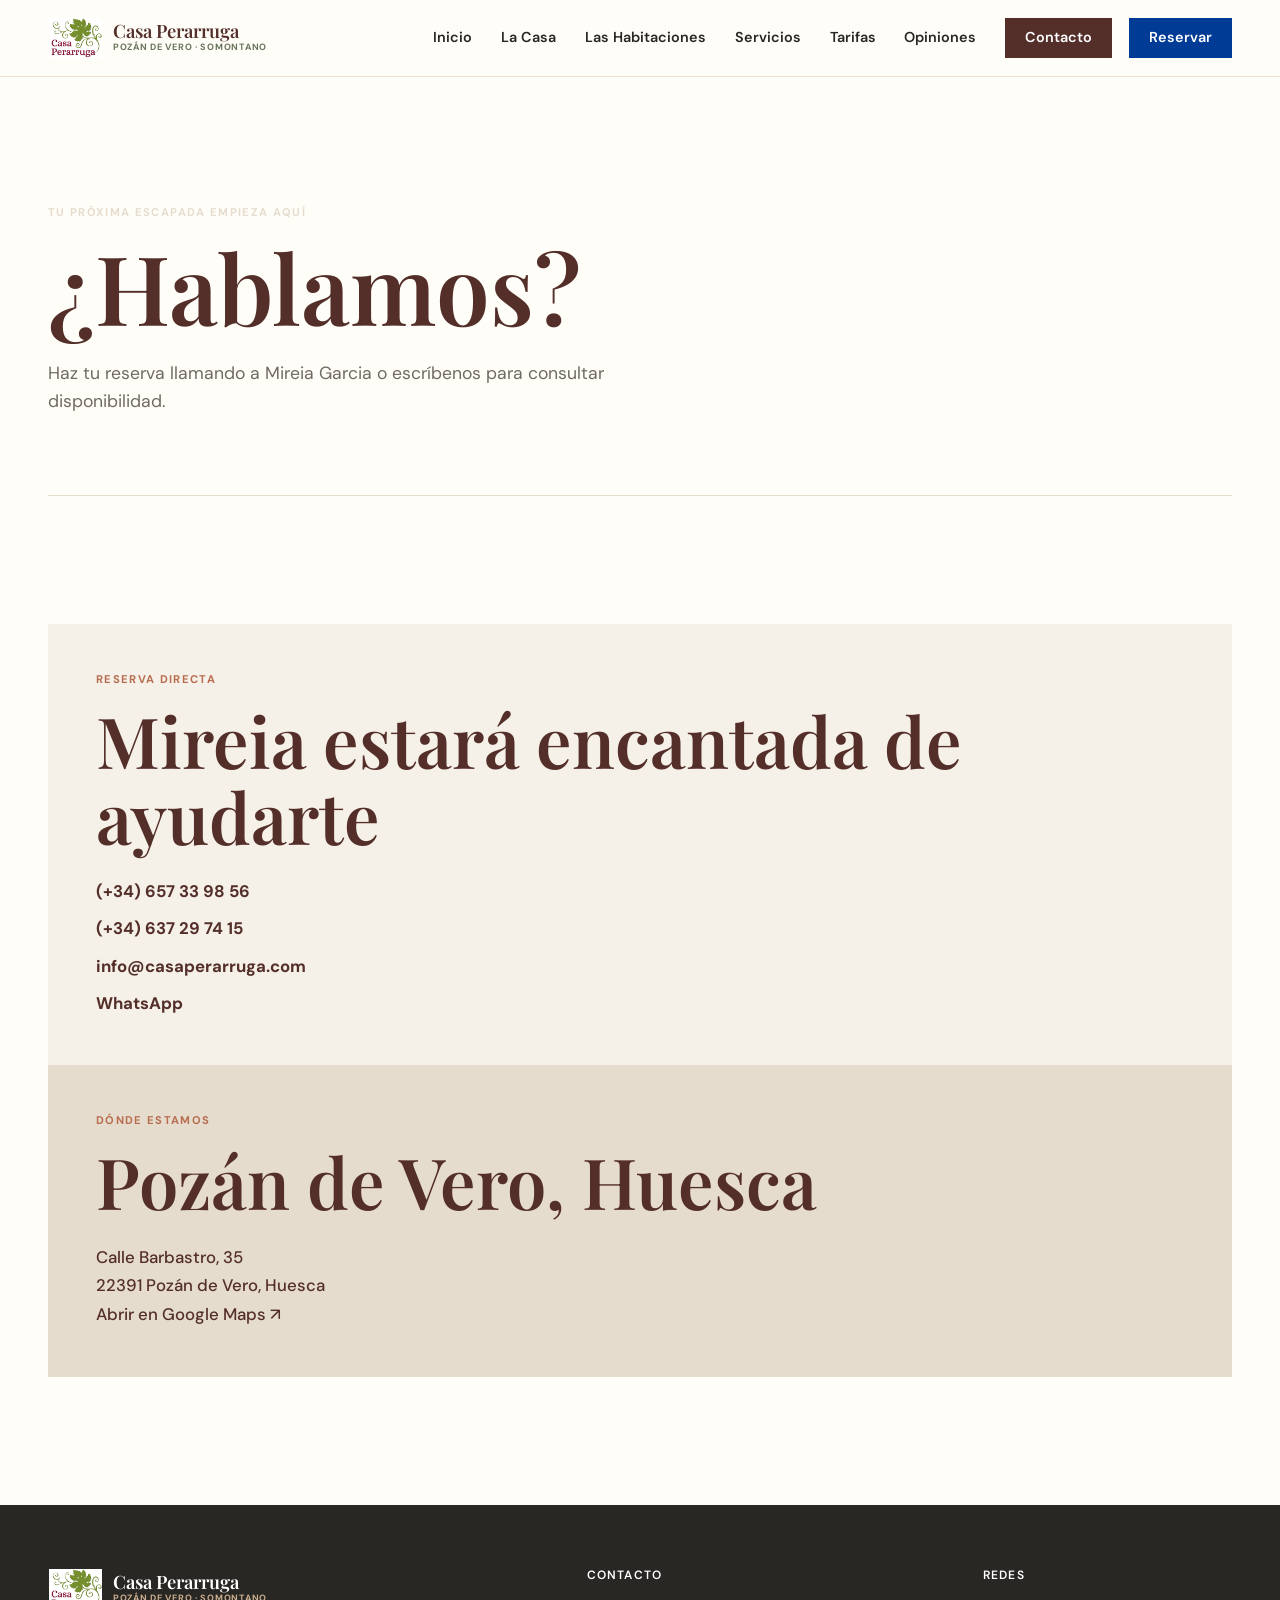
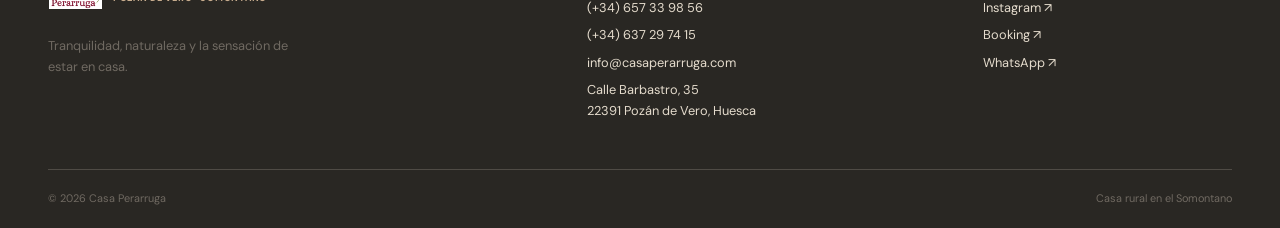
==== contacto.html @ f208bea6 "Acabado habitaciones y empezado servicios" ====
﻿<!doctype html>
<html lang="es">
  <head>
    <meta charset="UTF-8" />
    <meta name="viewport" content="width=device-width, initial-scale=1.0" />
    <meta
      name="description"
      content="Contacta y reserva tu estancia en Casa Perarruga, Calle Barbastro 35, Pozán de Vero."
    />
    <title>Contacto | Casa Perarruga</title>
    <link rel="preconnect" href="https://fonts.googleapis.com" />
    <link rel="preconnect" href="https://fonts.gstatic.com" crossorigin />
    <link
      href="https://fonts.googleapis.com/css2?family=DM+Sans:wght@400;500;600;700&family=Playfair+Display:wght@500;600;700&display=swap"
      rel="stylesheet"
    />
    <link rel="stylesheet" href="styles.css" />
  </head>
  <body>
    <header class="site-header">
      <div class="header-inner">
        <a class="brand" href="index.html" aria-label="Casa Perarruga, inicio"
          ><span class="brand__mark"
            ><img
              src="imgs/Logo-Casa-Perarruga-WP_-2.jpg"
              alt="Logo de Casa Perarruga" /></span
          ><span class="brand__text"
            ><strong>Casa Perarruga</strong
            ><small>Pozán de Vero · Somontano</small></span
          ></a
        ><input class="menu-toggle" type="checkbox" id="menu-toggle" /><label
          class="menu-button"
          for="menu-toggle"
          ><span></span><span></span><span></span
          ><span class="sr-only">Abrir menú</span></label
        >
        <nav class="site-nav" aria-label="Navegación principal">
          <ul>
            <li><a href="index.html">Inicio</a></li>
            <li class="nav-dropdown">
              <a href="la-casa.html">La Casa</a>
              <ul class="nav-dropdown__menu">
                <li>
                  <a href="la-casa.html#casa-espacios">Descubre la Casa</a>
                </li>
                <li>
                  <a href="la-casa.html#entorno-casa">Explora el Entorno</a>
                </li>
                <li>
                  <a href="la-casa.html#about-us-title">Sobre Nosotros</a>
                </li>
              </ul>
            </li>
            <li class="nav-dropdown">
              <a href="habitaciones.html">Las Habitaciones</a>
              <ul class="nav-dropdown__menu">
                <li><a href="habitacion-garnacha.html">Garnacha</a></li>
                <li><a href="habitacion-merlot.html">Merlot</a></li>
                <li><a href="habitacion-alcanon.html">Alcañón</a></li>
                <li><a href="habitacion-syrah.html">Syrah</a></li>
              </ul>
            </li>
            <li><a href="servicios.html">Servicios</a></li>
            <li><a href="tarifas.html">Tarifas</a></li>
            <li><a href="opiniones.html">Opiniones</a></li>
            <li>
              <a class="nav-cta" href="contacto.html" aria-current="page"
                >Contacto</a
              >
            </li>
            <li>
              <a class="nav-cta nav-cta--booking" href="https://www.booking.com/hotel/es/casa-perarruga.es.html?label=casa-perarruga-aPDXB5siTOXOJWH2P6ihbQS466324829192%3Apl%3Ata%3Ap1%3Ap2%3Aac%3Aap%3Aneg%3Afi%3Atikwd-368432872474%3Alp9197910%3Ali%3Adec%3Adm%3Appccp%3DUmFuZG9tSVYkc2RlIyh9YcGt_tphEo8pawEozW2KQ80&amp;sid=4bc61bdd47e0f33b08dd6b1c204d0a0e&amp;gclid=CjwKCAjw_KjVBhAHEiwAnC0N9K6-22BFaxeWyyTwNk_1AvTN_GtbEFXbpusUPiJRdxfGMWek1PBj7BoCmowQAvD_BwE&amp;aid=311090&amp;ucfs=1&amp;arphpl=1&amp;dest_id=-397373&amp;dest_type=city&amp;group_adults=2&amp;req_adults=2&amp;no_rooms=1&amp;group_children=0&amp;req_children=0&amp;hpos=1&amp;hapos=1&amp;sr_order=popularity&amp;srpvid=c06a6f31c897105a&amp;srepoch=1789573737&amp;from=searchresults" target="_blank" rel="noopener noreferrer">Reservar</a>
            </li>
          </ul>
        </nav>
      </div>
    </header>
    <main>
      <section class="page-hero page-width">
        <p class="eyebrow">Tu próxima escapada empieza aquí</p>
        <h1>¿Hablamos?</h1>
        <p>
          Haz tu reserva llamando a Mireia Garcia o escríbenos para consultar
          disponibilidad.
        </p>
      </section>
      <section class="contact-page section page-width">
        <div class="contact-panel">
          <p class="eyebrow">Reserva directa</p>
          <h2>Mireia estará encantada de ayudarte</h2>
          <address>
            <a class="contact-line" href="tel:+34657339856"
              >(+34) 657 33 98 56</a
            ><a class="contact-line" href="tel:+34637297415"
              >(+34) 637 29 74 15</a
            ><a class="contact-line" href="mailto:info@casaperarruga.com"
              >info@casaperarruga.com</a
            ><a
              class="contact-line"
              href="https://api.whatsapp.com/send/?phone=34657339856&amp;text=Hola%2C+%C2%BFpod%C3%A9is+ayudarme%3F&amp;type=phone_number&amp;app_absent=0"
              target="_blank"
              rel="noopener noreferrer"
              >WhatsApp</a
            >
          </address>
        </div>
        <div class="contact-panel contact-panel--soft">
          <p class="eyebrow">Dónde estamos</p>
          <h2>Pozán de Vero, Huesca</h2>
          <a
            class="contact-line"
            href="https://www.google.com/maps/place/Casa+Perarruga/@42.0810621,0.0323844,17z/data=!3m1!4b1!4m9!3m8!1s0x12a7887ef8998ebd:0x75d4f2448e5ed195!5m2!4m1!1i2!8m2!3d42.0810581!4d0.0349593!16s%2Fg%2F11c52byd4_?entry=ttu&amp;g_ep=EgoyMDI2MDkxMy4wIKXMDSoASAFQAw%3D%3D"
            target="_blank"
            rel="noopener noreferrer"
            >Calle Barbastro, 35<br />22391 Pozán de Vero, Huesca<br /><span
              aria-hidden="true"
              >Abrir en Google Maps ↗</span
            ></a
          >
        </div>
      </section>
    </main>
    <footer class="site-footer">
      <div class="page-width footer-grid">
        <div>
          <a class="brand brand--footer" href="index.html"
            ><span class="brand__mark"
              ><img
                src="imgs/Logo-Casa-Perarruga-WP_-2.jpg"
                alt="Logo de Casa Perarruga" /></span
            ><span class="brand__text"
              ><strong>Casa Perarruga</strong
              ><small>Pozán de Vero · Somontano</small></span
            ></a
          >
          <p class="footer-note">
            Tranquilidad, naturaleza y la sensación de estar en casa.
          </p>
        </div>
        <div>
          <h3>Contacto</h3>
          <address>
            <a href="tel:+34657339856">(+34) 657 33 98 56</a
            ><a href="tel:+34637297415">(+34) 637 29 74 15</a
            ><a href="mailto:info@casaperarruga.com">info@casaperarruga.com</a
            ><a
              href="https://www.google.com/maps/place/Casa+Perarruga/@42.0810621,0.0323844,17z/data=!3m1!4b1!4m9!3m8!1s0x12a7887ef8998ebd:0x75d4f2448e5ed195!5m2!4m1!1i2!8m2!3d42.0810581!4d0.0349593!16s%2Fg%2F11c52byd4_?entry=ttu&amp;g_ep=EgoyMDI2MDkxMy4wIKXMDSoASAFQAw%3D%3D"
              target="_blank"
              rel="noopener noreferrer"
              >Calle Barbastro, 35<br />22391 Pozán de Vero, Huesca</a
            >
          </address>
        </div>
        <div>
          <h3>Redes</h3>
          <div class="social-links">
            <a
              href="https://www.instagram.com/casaperarruga"
              target="_blank"
              rel="noopener noreferrer"
              >Instagram <span aria-hidden="true">↗</span></a
            ><a
              href="https://www.booking.com/hotel/es/casa-perarruga.es.html?label=casa-perarruga-aPDXB5siTOXOJWH2P6ihbQS466324829192%3Apl%3Ata%3Ap1%3Ap2%3Aac%3Aap%3Aneg%3Afi%3Atikwd-368432872474%3Alp9197910%3Ali%3Adec%3Adm%3Appccp%3DUmFuZG9tSVYkc2RlIyh9YcGt_tphEo8pawEozW2KQ80&amp;sid=4bc61bdd47e0f33b08dd6b1c204d0a0e&amp;gclid=CjwKCAjw_KjVBhAHEiwAnC0N9K6-22BFaxeWyyTwNk_1AvTN_GtbEFXbpusUPiJRdxfGMWek1PBj7BoCmowQAvD_BwE&amp;aid=311090&amp;ucfs=1&amp;arphpl=1&amp;dest_id=-397373&amp;dest_type=city&amp;group_adults=2&amp;req_adults=2&amp;no_rooms=1&amp;group_children=0&amp;req_children=0&amp;hpos=1&amp;hapos=1&amp;sr_order=popularity&amp;srpvid=c06a6f31c897105a&amp;srepoch=1789573737&amp;from=searchresults"
              target="_blank"
              rel="noopener noreferrer"
              >Booking <span aria-hidden="true">↗</span></a
            ><a
              href="https://api.whatsapp.com/send/?phone=34657339856&amp;text=Hola%2C+%C2%BFpod%C3%A9is+ayudarme%3F&amp;type=phone_number&amp;app_absent=0"
              target="_blank"
              rel="noopener noreferrer"
              >WhatsApp <span aria-hidden="true">↗</span></a
            >
          </div>
        </div>
      </div>
      <div class="footer-bottom page-width">
        <span>© 2026 Casa Perarruga</span
        ><span>Casa rural en el Somontano</span>
      </div>
    </footer>
  </body>
</html>
---- styles.css ----
﻿:root {
  --cream: #f6f1e8;
  --paper: #fffdf8;
  --stone: #e5dccd;
  --sand: #c9ae8f;
  --earth: #8b654e;
  --clay: #b86d50;
  --wine: #542f2a;
  --olive: #69745c;
  --ink: #292723;
  --muted: #706a62;
  --white: #ffffff;
  --heading: "Playfair Display", Georgia, serif;
  --body: "DM Sans", Arial, sans-serif;
  --content-width: 74rem;
  --section-space: clamp(4.5rem, 10vw, 8.5rem);
  --radius: 0.35rem;
  --shadow: 0 1.25rem 3rem rgb(41 39 35 / 12%);
}

* {
  box-sizing: border-box;
}
html {
  scroll-behavior: smooth;
}
body {
  margin: 0;
  max-width: 100vw;
  overflow-x: hidden;
  color: var(--ink);
  background: var(--paper);
  font-family: var(--body);
  line-height: 1.6;
}
body,
button,
input {
  font-family: var(--body);
}
img {
  display: block;
  max-width: 100%;
}
a {
  color: inherit;
}
a:focus-visible,
button:focus-visible,
input:focus-visible + .menu-button {
  outline: 3px solid var(--clay);
  outline-offset: 4px;
}
.page-width {
  width: min(100% - 2rem, var(--content-width));
  margin-inline: auto;
}
.sr-only {
  position: absolute;
  width: 1px;
  height: 1px;
  padding: 0;
  margin: -1px;
  overflow: hidden;
  clip: rect(0, 0, 0, 0);
  white-space: nowrap;
  border: 0;
}

.site-header {
  position: sticky;
  top: 0;
  z-index: 10;
  background: rgb(255 253 248 / 94%);
  border-bottom: 1px solid rgb(201 174 143 / 35%);
  backdrop-filter: blur(1rem);
}
.header-inner {
  display: flex;
  position: relative;
  align-items: center;
  justify-content: space-between;
  min-height: 4.75rem;
  width: min(100% - 2rem, var(--content-width));
  margin-inline: auto;
}
.brand {
  display: inline-flex;
  align-items: center;
  gap: 0.65rem;
  color: var(--wine);
  text-decoration: none;
}
.brand__mark {
  display: block;
  width: 3.4rem;
  height: 2.5rem;
  flex: 0 0 3.4rem;
  overflow: hidden;
}
.brand__mark img {
  width: 100%;
  height: 100%;
  object-fit: contain;
  object-position: center;
}
.brand__text {
  display: grid;
  gap: 0.1rem;
}
.brand__text strong {
  font-family: var(--heading);
  font-size: 1.15rem;
  font-weight: 600;
  line-height: 1;
}
.brand__text small {
  color: var(--olive);
  font-size: 0.57rem;
  font-weight: 700;
  letter-spacing: 0.08em;
  line-height: 1.3;
  text-transform: uppercase;
}
.menu-toggle {
  position: absolute;
  width: 1px;
  height: 1px;
  opacity: 0;
}
.menu-button {
  display: grid;
  gap: 0.28rem;
  width: 2.75rem;
  padding: 0.6rem;
  cursor: pointer;
}
.menu-button span:not(.sr-only) {
  display: block;
  width: 100%;
  height: 2px;
  background: var(--wine);
  transition:
    transform 180ms ease,
    opacity 180ms ease;
}
.site-nav {
  position: absolute;
  top: 100%;
  right: 0;
  left: 0;
  display: none;
  padding: 0.75rem 1rem 1rem;
  background: var(--paper);
  border-bottom: 1px solid var(--stone);
  box-shadow: var(--shadow);
}
.menu-toggle:checked ~ .site-nav {
  display: block;
}
.menu-toggle:checked + .menu-button span:nth-child(1) {
  transform: translateY(0.42rem) rotate(45deg);
}
.menu-toggle:checked + .menu-button span:nth-child(2) {
  opacity: 0;
}
.menu-toggle:checked + .menu-button span:nth-child(3) {
  transform: translateY(-0.42rem) rotate(-45deg);
}
.site-nav ul {
  display: grid;
  gap: 0.25rem;
  margin: 0;
  padding: 0;
  list-style: none;
}
.nav-dropdown {
  position: relative;
}
.nav-dropdown > a {
  font-weight: 700;
}
.nav-dropdown > a span {
  display: none;
}
.nav-dropdown__menu {
  display: grid !important;
  gap: 0 !important;
  max-height: 0;
  overflow: hidden;
  padding: 0 !important;
  background: var(--paper);
  border: 1px solid transparent;
  border-radius: 0.5rem;
  opacity: 0;
  visibility: hidden;
  transform: translateY(-0.35rem);
  transition:
    max-height 220ms ease,
    opacity 180ms ease,
    visibility 180ms ease,
    transform 180ms ease;
}
.nav-dropdown__menu {
  margin: 0.25rem 0 0.5rem 0.75rem !important;
  padding: 0.35rem 0 0.35rem 0.5rem !important;
  border-left: 2px solid var(--clay);
  border-radius: 0;
  background: var(--cream);
}
.nav-dropdown:hover .nav-dropdown__menu,
.nav-dropdown:focus-within .nav-dropdown__menu,
.menu-toggle:checked ~ .site-nav .nav-dropdown__menu {
  max-height: 15rem;
  opacity: 1;
  visibility: visible;
  transform: translateY(0);
}
.nav-dropdown__menu a {
  padding: 0.5rem 0.8rem;
  color: var(--muted);
  font-size: 0.78rem;
  font-weight: 500;
  border-radius: 0.35rem;
}
.nav-dropdown__menu a:hover,
.nav-dropdown__menu a:focus-visible {
  background: var(--cream);
  color: var(--wine);
}
.site-nav a {
  display: block;
  padding: 0.7rem 0.8rem;
  color: var(--ink);
  font-size: 0.9rem;
  font-weight: 600;
  text-decoration: none;
}
.site-nav a:hover {
  color: var(--wine);
}
.site-nav .nav-cta {
  color: var(--white);
  background: var(--wine);
  text-align: center;
  transition: filter 180ms ease;
}
.site-nav .nav-cta:hover,
.site-nav .nav-cta:focus-visible {
  color: var(--white);
  filter: brightness(0.88);
}
.site-nav .nav-cta.nav-cta--booking {
  background: #003b95;
}

.hero {
  display: flex;
  flex-direction: column;
  justify-content: flex-end;
  min-height: min(48rem, calc(100svh - 4.75rem));
  padding-block: 5rem 4rem;
  color: var(--white);
  background-image:
    linear-gradient(100deg, rgb(41 39 35 / 78%) 0%, rgb(41 39 35 / 38%) 70%),
    url("imgs/DSC_0624.JPG");
  background-position: center;
  background-size: cover;
}
.hero__content {
  margin-inline: auto;
}
.eyebrow {
  margin: 0 0 0.9rem;
  color: var(--clay);
  font-size: 0.7rem;
  font-weight: 700;
  letter-spacing: 0.12em;
  line-height: 1.4;
  text-transform: uppercase;
}
.hero .eyebrow {
  color: var(--white);
}
h1,
h2,
h3,
p {
  margin-top: 0;
}
h1,
h2,
h3 {
  font-family: var(--heading);
  font-weight: 600;
  line-height: 1.08;
}
h1 {
  max-width: 11ch;
  margin-bottom: 1.4rem;
  font-size: clamp(3rem, 12vw, 6.75rem);
}
h2 {
  margin-bottom: 1.5rem;
  font-size: clamp(2.2rem, 7vw, 4.4rem);
}
h3 {
  margin-bottom: 0.55rem;
  font-size: 1.35rem;
}
.hero__intro {
  max-width: 33rem;
  margin-bottom: 2rem;
  font-size: clamp(1rem, 2.5vw, 1.25rem);
}
.hero__actions {
  display: flex;
  flex-wrap: wrap;
  align-items: center;
  gap: 1.15rem;
}
.button {
  display: inline-flex;
  align-items: center;
  justify-content: center;
  gap: 0.75rem;
  min-height: 3.2rem;
  padding: 0.8rem 1.25rem;
  border: 1px solid transparent;
  border-radius: var(--radius);
  font-size: 0.82rem;
  font-weight: 700;
  text-decoration: none;
  transition:
    transform 180ms ease,
    filter 180ms ease;
}
.button:hover {
  transform: translateY(-2px);
  filter: brightness(0.88);
}
.button--primary {
  background: var(--clay);
  color: var(--white);
}
.button--booking {
  background: #003b95;
  color: var(--white);
}
.button--booking:hover,
.button--booking:focus-visible {
  background: #002f78;
  color: var(--white);
}
.button--secondary {
  background: var(--olive);
  color: var(--white);
}
.button__icon {
  width: 1.1rem;
  height: 1.1rem;
  fill: none;
  stroke: currentColor;
  stroke-linecap: round;
  stroke-linejoin: round;
  stroke-width: 1.8;
}
.text-link {
  display: inline-flex;
  align-items: center;
  gap: 0.55rem;
  color: var(--wine);
  font-size: 0.82rem;
  font-weight: 700;
  text-decoration: none;
}
.text-link:hover {
  color: var(--clay);
}
.text-link--light {
  color: var(--white);
}
.hero__meta {
  display: flex;
  justify-content: space-between;
  gap: 1rem;
  margin-top: 2rem;
  color: var(--stone);
  font-size: 0.68rem;
  font-weight: 700;
  letter-spacing: 0.08em;
  text-transform: uppercase;
}

.surroundings {
  width: 100%;
  max-width: 100vw;
  overflow: hidden;
  height: auto;
  padding: 5rem 0 3rem;
  background: var(--cream);
}
.surroundings__intro {
  display: flex;
  flex-direction: column;
  gap: 1rem;
  width: 100%;
  height: auto;
  align-items: stretch;
  margin-bottom: 2rem;
}
.surroundings__intro > div,
.surroundings__lead {
  min-width: 0;
}
.surroundings__intro h2 {
  max-width: 13ch;
  margin-bottom: 0;
  color: var(--wine);
  font-size: clamp(1.85rem, 8vw, 2.5rem);
  line-height: 1.05;
}
.surroundings__lead {
  max-width: 40rem;
  margin-bottom: 0;
  color: var(--muted);
  font-size: 0.92rem;
  line-height: 1.5;
}
.interest-grid {
  display: flex;
  flex-direction: row;
  width: 100%;
  max-width: 100%;
  gap: 1rem;
  height: auto;
  overflow-x: auto;
  padding: 0.25rem 0.1rem 0.75rem;
  scroll-snap-type: x mandatory;
  scrollbar-width: none;
  -webkit-overflow-scrolling: touch;
}
.interest-grid::-webkit-scrollbar {
  display: none;
}
.interest-card {
  display: flex;
  flex-direction: column;
  flex: 0 0 80%;
  height: auto;
  min-width: 80%;
  overflow: hidden;
  padding: 0;
  background: var(--paper);
  border-top: 3px solid var(--clay);
  box-shadow: 0 0.5rem 1.75rem rgb(41 39 35 / 7%);
  border-radius: var(--radius);
  scroll-snap-align: center;
}
.interest-card__image {
  width: 100%;
  height: 8.5rem;
  object-fit: cover;
}
.interest-card__content {
  display: flex;
  flex-direction: column;
  flex: 1;
  height: 100%;
  padding: 0.9rem 1rem 1rem;
}
.interest-card__number {
  margin-bottom: 0.6rem;
  color: var(--clay);
  font-size: 0.68rem;
  font-weight: 700;
  letter-spacing: 0.1em;
  text-transform: uppercase;
}
.interest-card h3 {
  color: var(--wine);
}
.interest-card__content > p:last-of-type {
  margin-bottom: 1.25rem;
  color: var(--muted);
  font-size: 0.82rem;
  line-height: 1.55;
}
.interest-card__map-link {
  align-self: stretch;
  display: flex;
  width: 100%;
  min-height: 3rem;
  margin-top: auto;
  padding: 0.75rem 1rem;
  border: 0;
  border-radius: 9999px;
  background: var(--wine);
  color: var(--white);
  font-size: 0.75rem;
  font-weight: 700;
  letter-spacing: 0.04em;
  justify-content: space-between;
  box-shadow: 0 0.35rem 0.8rem rgb(84 47 42 / 24%);
}
.interest-card__map-slot {
  display: inline-flex;
  flex: 0 0 1.5rem;
  align-items: center;
  justify-content: center;
  font-size: 1.15rem;
  line-height: 1;
}
.interest-card__map-slot img {
  width: 1.05rem;
  height: 1.4rem;
  object-fit: contain;
}
.interest-card__map-label {
  flex: 1 1 auto;
  text-align: center;
  white-space: nowrap;
}
.interest-card__map-link:hover,
.interest-card__map-link:focus-visible {
  background: var(--clay);
  color: var(--white);
  box-shadow: 0 0.5rem 1rem rgb(84 47 42 / 32%);
}
.surroundings__link {
  margin-top: 2rem;
}

.section {
  padding-block: var(--section-space);
}
.surroundings.section {
  padding-top: 5rem;
  padding-bottom: 3rem;
}
.about {
  display: grid;
  gap: 3.5rem;
}
.about__intro {
  max-width: 36rem;
}
.about__intro p:not(.eyebrow) {
  color: var(--muted);
}
.about__intro .lead {
  color: var(--ink);
  font-size: 1.13rem;
}
.about__intro .text-link {
  margin-top: 0.75rem;
}
.rural-seal {
  display: flex;
  align-items: center;
  gap: 1rem;
  max-width: 28rem;
  margin: 2rem 0 0;
  padding-top: 1.25rem;
  border-top: 1px solid var(--stone);
}
.rural-seal img {
  width: 4.5rem;
  height: 5.75rem;
  object-fit: cover;
  object-position: center;
  border-radius: var(--radius);
  box-shadow: 0 0.5rem 1.25rem rgb(41 39 35 / 12%);
}
.rural-seal figcaption {
  color: var(--muted);
  font-family: var(--heading);
  font-size: 1rem;
  line-height: 1.35;
}
.house-cta {
  align-self: flex-start;
  margin-top: auto;
  background: var(--wine);
}
.house-cta:hover,
.house-cta:focus-visible {
  background: var(--clay);
  color: var(--white);
  filter: none;
}
.house-slider {
  position: relative;
  width: 100%;
  max-width: 1000px;
  margin: 60px auto 0;
  overflow: hidden;
  border-radius: 12px;
  box-shadow: 0 0.75rem 2rem rgb(41 39 35 / 12%);
}
.house-slider__control {
  position: absolute;
  top: 50%;
  z-index: 1;
  display: grid;
  width: 2.5rem;
  height: 2.5rem;
  padding: 0;
  place-items: center;
  border: 1px solid rgb(255 255 255 / 60%);
  border-radius: 50%;
  background: rgb(41 39 35 / 35%);
  color: var(--white);
  font-size: 2rem;
  line-height: 1;
  transform: translateY(-50%);
  cursor: pointer;
  transition:
    background 180ms ease,
    transform 180ms ease;
}
.house-slider__control:hover,
.house-slider__control:focus-visible {
  background: rgb(84 47 42 / 82%);
  transform: translateY(-50%) scale(1.06);
}
.house-slider__control--previous {
  left: 1rem;
}
.house-slider__control--next {
  right: 1rem;
}
.house-slider__track {
  display: flex;
  width: 100%;
  height: 450px;
  gap: 0;
  overflow-x: auto;
  overflow-y: hidden;
  scroll-snap-type: x mandatory;
  scrollbar-width: none;
  -webkit-overflow-scrolling: touch;
}
.house-slider__track::-webkit-scrollbar {
  display: none;
}
.house-slider__track img {
  flex: 0 0 100%;
  width: 100%;
  height: 100%;
  object-fit: cover;
  scroll-snap-align: center;
}
.about__details {
  display: grid;
  gap: 0.75rem;
}
.detail-card {
  padding: 1.5rem;
  background: var(--cream);
  border-left: 3px solid var(--clay);
}
.detail-card__number {
  display: block;
  margin-bottom: 1.75rem;
  color: var(--clay);
  font-family: var(--heading);
  font-size: 1.25rem;
}
.detail-card__title {
  display: flex;
  align-items: center;
  gap: 0.5rem;
  color: var(--wine);
}
.detail-card__title svg {
  width: 1.35rem;
  height: 1.35rem;
  flex: 0 0 1.35rem;
  fill: none;
  stroke: currentColor;
  stroke-linecap: round;
  stroke-linejoin: round;
  stroke-width: 1.6;
}
.detail-card p {
  margin-bottom: 0;
  color: var(--muted);
  font-size: 0.9rem;
}

.section--tinted {
  background: var(--cream);
}
.section-heading {
  display: grid;
  gap: 1rem;
  margin-bottom: 2.25rem;
}
.section-heading h2 {
  margin-bottom: 0;
}
.section-heading > p {
  max-width: 26rem;
  margin-bottom: 0;
  color: var(--muted);
}
.room-grid {
  display: grid;
  gap: 1rem;
}
.room-card {
  display: flex;
  flex-direction: column;
  overflow: hidden;
  background: var(--paper);
  box-shadow: 0 0.5rem 1.75rem rgb(41 39 35 / 9%);
  border-radius: var(--radius);
}
.room-card__image {
  position: relative;
  aspect-ratio: 4 / 3;
  overflow: hidden;
}
.room-card__image img {
  width: 100%;
  height: 100%;
  object-fit: cover;
  transition: transform 500ms ease;
}
.room-card:hover .room-card__image img {
  transform: scale(1.04);
}
.room-card__image span {
  position: absolute;
  top: 0.8rem;
  right: 0.8rem;
  display: grid;
  width: 2.1rem;
  height: 2.1rem;
  place-items: center;
  border-radius: 50%;
  background: var(--paper);
  color: var(--wine);
  font-size: 0.68rem;
  font-weight: 700;
}
.room-card__body {
  display: flex;
  flex: 1;
  flex-direction: column;
  padding: 1.25rem;
}
.room-card__body p {
  margin-bottom: 1rem;
  color: var(--muted);
  font-size: 0.86rem;
}
.room-card__body a {
  color: var(--wine);
  font-size: 0.78rem;
  font-weight: 700;
  text-decoration: none;
}
.room-card__body a:hover {
  color: var(--clay);
}
.room-card__button {
  display: inline-flex;
  align-self: flex-start;
  align-items: center;
  gap: 0.55rem;
  margin-top: auto;
  padding: 0.65rem 0.85rem;
  border: 1px solid var(--wine);
  border-radius: var(--radius);
  background: var(--wine);
  color: var(--white) !important;
  transition:
    background-color 180ms ease,
    transform 180ms ease;
}
.room-card__button:hover,
.room-card__button:focus-visible {
  background: var(--clay);
  color: var(--white) !important;
  transform: translateY(-2px);
}

.services {
  display: grid;
  gap: 2.5rem;
}
.services__heading {
  max-width: 35rem;
}
.service-list {
  display: grid;
  gap: 1.5rem;
}
.service-list article {
  padding-top: 1rem;
  border-top: 1px solid var(--stone);
}
.service-list article > span {
  display: block;
  margin-bottom: 1.25rem;
  color: var(--clay);
  font-size: 1.35rem;
}
.service-list h3 {
  font-size: 1.25rem;
}
.service-list p {
  max-width: 22rem;
  margin-bottom: 0;
  color: var(--muted);
  font-size: 0.88rem;
}

.reviews {
  background: var(--wine);
  color: var(--white);
}
.reviews__inner {
  display: grid;
  gap: 3rem;
}
.rating {
  display: flex;
  flex-wrap: wrap;
  align-items: baseline;
  align-content: start;
  column-gap: 0.35rem;
  max-width: 15rem;
}
.rating strong {
  font-family: var(--heading);
  font-size: 5rem;
  font-weight: 500;
  line-height: 0.9;
}
.rating > span {
  color: var(--stone);
  font-size: 1.2rem;
}
.rating small {
  flex-basis: 100%;
  margin-top: 0.75rem;
  color: var(--stone);
  font-size: 0.72rem;
}
.stars {
  flex-basis: 100%;
  margin-top: 1.25rem;
  color: var(--sand);
  letter-spacing: 0.18em;
}
.review-copy h2 {
  max-width: 32rem;
  margin-bottom: 1.5rem;
}
blockquote {
  max-width: 34rem;
  margin: 0 0 1rem;
  color: var(--stone);
  font-size: 1rem;
}
cite {
  color: var(--white);
  font-size: 0.78rem;
  font-style: normal;
  font-weight: 700;
}
.review-copy .eyebrow {
  color: var(--sand);
}

.contact {
  display: flex;
  flex-direction: column;
  gap: 1.5rem;
  align-items: flex-start;
}
.contact h2 {
  margin-bottom: 0.5rem;
}
.contact p:not(.eyebrow) {
  max-width: 30rem;
  margin-bottom: 0;
  color: var(--muted);
}

.site-footer {
  padding: 4rem 0 1.25rem;
  background: var(--ink);
  color: var(--stone);
}
.footer-grid {
  display: grid;
  grid-template-columns: 1fr;
  gap: 2.5rem;
  padding-bottom: 3rem;
}
.brand--footer {
  color: var(--white);
}
.brand--footer .brand__mark {
  border: 0;
}
.brand--footer .brand__text small {
  color: var(--sand);
}
.footer-note {
  max-width: 15rem;
  margin: 1.25rem 0 0;
  color: var(--muted);
  font-size: 0.8rem;
}
.site-footer h3 {
  margin-bottom: 1rem;
  color: var(--white);
  font-family: var(--body);
  font-size: 0.75rem;
  letter-spacing: 0.1em;
  text-transform: uppercase;
}
.site-footer address {
  display: grid;
  gap: 0.45rem;
  color: var(--stone);
  font-size: 0.8rem;
  font-style: normal;
}
.site-footer address a,
.social-links a {
  text-decoration: none;
}
.site-footer address a:hover,
.social-links a:hover {
  color: var(--white);
}
.social-links {
  display: grid;
  gap: 0.45rem;
  font-size: 0.8rem;
}
.footer-bottom {
  display: flex;
  justify-content: space-between;
  gap: 1rem;
  padding-top: 1.25rem;
  border-top: 1px solid rgb(229 220 205 / 20%);
  color: var(--muted);
  font-size: 0.68rem;
}

.page-hero {
  padding-block: clamp(4rem, 10vw, 8rem) clamp(3rem, 7vw, 5rem);
  border-bottom: 1px solid var(--stone);
}
.house-page {
  display: flex;
  flex-direction: column;
}
.house-page .page-hero {
  display: flex;
  flex-direction: column;
  justify-content: flex-end;
  min-height: min(48rem, calc(100svh - 4.75rem));
  width: 100%;
  max-width: none;
  margin-inline: 0;
  padding: 5rem max(1rem, calc((100% - var(--content-width)) / 2)) 4rem;
  order: 1;
  color: var(--white);
  background-image:
    linear-gradient(100deg, rgb(41 39 35 / 78%) 0%, rgb(41 39 35 / 38%) 70%),
    url("imgs/Casa_Perarruga_Exterior.jpg");
  background-position: center;
  background-size: cover;
  border-bottom: 0;
}
.house-page .surroundings {
  order: 3;
}
.house-page .content-page {
  order: 2;
}
.page-hero h1 {
  max-width: 13ch;
  margin-bottom: 1.25rem;
  color: var(--wine);
  font-size: clamp(2.8rem, 9vw, 6rem);
}
.house-page .page-hero h1 {
  color: var(--white);
}
.page-hero .eyebrow,
.room-detail-hero .eyebrow {
  color: var(--stone);
}
.page-hero > p:last-child {
  max-width: 38rem;
  margin-bottom: 0;
  color: var(--muted);
  font-size: 1.1rem;
}
.house-page .page-hero > p:last-child {
  color: var(--stone);
}
.house-page .page-hero > p:not(.eyebrow) {
  max-width: 33rem;
  margin-bottom: 1rem;
  color: var(--white);
  font-size: clamp(1rem, 2.5vw, 1.25rem);
}
.rooms-hero {
  display: flex;
  flex-direction: column;
  justify-content: flex-end;
  min-height: min(48rem, calc(100svh - 4.75rem));
  width: 100%;
  max-width: none;
  margin-inline: 0;
  padding: 5rem max(1rem, calc((100% - var(--content-width)) / 2)) 4rem;
  color: var(--white);
  background-image:
    linear-gradient(100deg, rgb(41 39 35 / 78%) 0%, rgb(41 39 35 / 38%) 70%),
    url("imgs/105484343.jpg");
  background-position: center;
  background-size: cover;
  border-bottom: 0;
}
.rooms-hero h1 {
  color: var(--white);
}
.rooms-hero > p:last-child {
  max-width: 33rem;
  margin-bottom: 0;
  color: var(--white);
  font-size: clamp(1rem, 2.5vw, 1.25rem);
}
.house-section-nav {
  display: flex;
  flex-wrap: wrap;
  gap: 0.75rem;
  margin-top: 0;
}
.house-section-nav a {
  display: inline-flex;
  align-items: center;
  gap: 0.6rem;
  padding: 0.7rem 1rem;
  border: 1px solid rgb(255 255 255 / 55%);
  border-radius: var(--radius);
  color: var(--white);
  font-size: 0.82rem;
  font-weight: 700;
  text-decoration: none;
  transition:
    background-color 180ms ease,
    border-color 180ms ease,
    transform 180ms ease;
}
.house-section-nav a:hover,
.house-section-nav a:focus-visible {
  background: var(--white);
  border-color: var(--white);
  color: var(--wine);
  transform: translateY(-2px);
}
.house-section-nav a.button--booking {
  gap: 0.75rem;
  min-height: 3.2rem;
  padding: 0.8rem 1.25rem;
  border-color: transparent;
}
.house-section-nav a.button--booking:hover,
.house-section-nav a.button--booking:focus-visible {
  background: #002f78;
  border-color: transparent;
  color: var(--white);
}
#casa-espacios,
#entorno-casa {
  scroll-margin-top: 6rem;
}
.room-detail-hero {
  display: flex;
  flex-direction: column;
  justify-content: flex-end;
  min-height: min(48rem, calc(100svh - 4.75rem));
  width: 100%;
  max-width: none;
  margin-inline: 0;
  padding: 5rem max(1rem, calc((100% - var(--content-width)) / 2)) 4rem;
  color: var(--white);
  background-position: center;
  background-size: cover;
  border-bottom: 0;
}
.room-detail-hero--garnacha {
  background-image:
    linear-gradient(100deg, rgb(41 39 35 / 78%) 0%, rgb(41 39 35 / 38%) 70%),
    url("imgs/Habitaciones/Garnacha/Garnacha.jpg");
}
.room-detail-hero--merlot {
  background-image:
    linear-gradient(100deg, rgb(41 39 35 / 78%) 0%, rgb(41 39 35 / 38%) 70%),
    url("imgs/Habitaciones/Merlot/Merlot.jpg");
}
.room-detail-hero--alcanon {
  background-image:
    linear-gradient(100deg, rgb(41 39 35 / 78%) 0%, rgb(41 39 35 / 38%) 70%),
    url("imgs/Habitaciones/Alcañon/Alcañon.jpg");
}
.room-detail-hero--syrah {
  background-image:
    linear-gradient(100deg, rgb(41 39 35 / 78%) 0%, rgb(41 39 35 / 38%) 70%),
    url("imgs/Habitaciones/Syrah/Syrah.jpg");
}
.room-detail-hero h1 {
  min-height: 2.16em;
  color: var(--white);
}
.room-detail-hero > p:last-child {
  max-width: 33rem;
  min-height: 5.3rem;
  color: var(--white);
  font-size: clamp(1rem, 2.5vw, 1.25rem);
}
.hero,
.house-page .page-hero,
.rooms-hero,
.room-detail-hero {
  height: min(48rem, calc(100svh - 4.75rem));
  min-height: 0;
}
.room-detail {
  display: grid;
  gap: 2rem;
  padding-block: var(--section-space);
}
.room-photo-carousel {
  position: relative;
  width: min(100% - 2rem, 74rem);
  margin-inline: auto;
  margin-bottom: var(--section-space);
  overflow: hidden;
  border-radius: 0.75rem;
  box-shadow: var(--shadow);
}
.room-photo-carousel__track {
  display: flex;
  width: 100%;
  height: clamp(30rem, 65vw, 48rem);
  gap: 0;
  overflow-x: auto;
  overflow-y: hidden;
  scroll-snap-type: x mandatory;
  scrollbar-width: none;
  -webkit-overflow-scrolling: touch;
}
.room-photo-carousel__track::-webkit-scrollbar {
  display: none;
}
.room-photo-carousel__track img {
  flex: 0 0 100%;
  width: 100%;
  height: 100%;
  object-fit: cover;
  scroll-snap-align: center;
}
.room-photo-carousel__control {
  position: absolute;
  top: 50%;
  z-index: 1;
  display: grid;
  width: 2.75rem;
  height: 2.75rem;
  padding: 0;
  place-items: center;
  border: 1px solid rgb(255 255 255 / 60%);
  border-radius: 50%;
  background: rgb(41 39 35 / 45%);
  color: var(--white);
  font-size: 2rem;
  line-height: 1;
  transform: translateY(-50%);
  cursor: pointer;
}
.room-photo-carousel__control:hover,
.room-photo-carousel__control:focus-visible {
  background: var(--wine);
}
.room-photo-carousel__control--previous {
  left: 1rem;
}
.room-photo-carousel__control--next {
  right: 1rem;
}
.room-gallery {
  display: grid;
  grid-template-columns: repeat(2, 1fr);
  gap: 0.75rem;
}
.room-gallery img {
  width: 100%;
  height: 100%;
  min-height: 10rem;
  object-fit: cover;
  border-radius: var(--radius);
}
.room-gallery img:first-child {
  grid-column: 1 / -1;
  aspect-ratio: 16 / 10;
}
.room-description h2 {
  color: var(--wine);
}
.room-description p {
  color: var(--muted);
  line-height: 1.7;
}
.room-description .button {
  margin-top: 1rem;
}
/* ── Bloque de características: tarjetas clave-valor ───────────── */
.room-amenities {
  padding-block: clamp(2.5rem, 6vw, 4rem);
  border-top: 1px solid var(--stone);
}
.room-amenities__title {
  margin-bottom: 2rem;
  color: var(--wine);
  font-family: var(--font-serif);
  font-size: clamp(1.25rem, 2.5vw, 1.6rem);
  text-align: center;
}
.room-amenities__cards {
  display: grid;
  grid-template-columns: repeat(auto-fit, minmax(22rem, 1fr));
  gap: 1.25rem;
  max-width: 50rem;
  margin: 0 auto;
}
.room-amenities__card {
  border: 1px solid var(--stone);
  border-radius: var(--radius);
  overflow: hidden;
}
.room-amenities__card-header {
  display: flex;
  align-items: center;
  gap: 0.6rem;
  padding: 0.75rem 1.25rem;
  background: var(--wine);
  color: var(--white);
  font-size: 0.75rem;
  font-weight: 700;
  letter-spacing: 0.08em;
  text-transform: uppercase;
}
.room-amenities__card-header svg {
  width: 1rem;
  height: 1rem;
  flex-shrink: 0;
  fill: none;
  stroke: currentColor;
  stroke-width: 2;
  stroke-linecap: round;
  stroke-linejoin: round;
}
.room-amenities__table {
  width: 100%;
  border-collapse: collapse;
}
.room-amenities__table tr:nth-child(even) td {
  background: #faf8f5;
}
.room-amenities__table tr:last-child td {
  border-bottom: 0;
}
.room-amenities__table td {
  padding: 0.6rem 1.25rem;
  border-bottom: 1px solid var(--stone);
  font-size: 0.875rem;
  line-height: 1.4;
  vertical-align: middle;
}
.room-amenities__table td:first-child {
  width: 46%;
  color: var(--ink);
  font-weight: 600;
}
.room-amenities__table td:last-child {
  color: var(--muted);
}
.room-amenities__note {
  margin: 1.5rem auto 0;
  max-width: 50rem;
  color: var(--muted);
  font-size: 0.78rem;
  font-style: italic;
  text-align: center;
}
.content-page,
.contact-page,
.pricing-page,
.quote-grid {
  gap: 3rem;
  padding-block: var(--section-space);
}
.content-columns {
  display: grid;
  gap: 3rem;
}
.content-copy {
  max-width: 40rem;
  display: flex;
  flex-direction: column;
  height: 100%;
}
.content-copy h2,
.pricing-note h2,
.contact-panel h2 {
  color: var(--wine);
}
.floor-list {
  display: grid;
  gap: 1rem;
}
.floor-list .detail-card {
  border-left-width: 4px;
}
.rooms-page {
  padding-block: var(--section-space);
}
.rooms-page .room-card h2 {
  margin-bottom: 0.55rem;
  color: var(--wine);
  font-size: 1.7rem;
}
.service-list--page {
  grid-template-columns: 1fr;
  gap: 2rem;
}
.service-list--page article {
  padding: 1.5rem;
  background: var(--cream);
  border-top: 3px solid var(--clay);
}
.service-list--page h2 {
  margin-bottom: 0.6rem;
  color: var(--wine);
  font-size: 1.7rem;
}
.service-list--page p {
  max-width: 32rem;
}
.pricing-note,
.pricing-contact,
.contact-panel {
  padding: clamp(1.5rem, 5vw, 3rem);
  background: var(--cream);
}
.pricing-note h2 {
  max-width: 16ch;
}
.pricing-note p,
.pricing-contact p {
  max-width: 32rem;
  color: var(--muted);
}
.pricing-note .button {
  margin-top: 1rem;
}
.pricing-contact {
  align-self: start;
  background: var(--wine);
  color: var(--white);
}
.pricing-contact .eyebrow {
  color: var(--sand);
}
.pricing-contact h3 {
  color: var(--white);
  font-size: clamp(2rem, 7vw, 3.5rem);
}
.pricing-contact p {
  color: var(--stone);
}
.pricing-contact a {
  color: var(--white);
  font-weight: 700;
}
.reviews-page {
  background: var(--wine);
  color: var(--white);
}
.quote-grid article:last-child {
  align-self: end;
  color: var(--muted);
  font-size: 1.15rem;
}
.contact-panel {
  min-height: 18rem;
}
.contact-panel--soft {
  background: var(--stone);
}
.contact-panel address {
  display: grid;
  gap: 0.65rem;
  font-style: normal;
}
.contact-line {
  display: block;
  color: var(--wine);
  font-size: 1.05rem;
  font-weight: 700;
  text-decoration: none;
}
.contact-line:hover {
  color: var(--clay);
}
.contact-panel--soft .contact-line {
  font-weight: 500;
  line-height: 1.7;
}

@media (min-width: 42rem) {
  .room-grid {
    grid-template-columns: repeat(2, 1fr);
  }
  .service-list {
    grid-template-columns: repeat(3, 1fr);
    gap: 2rem;
  }
  .reviews__inner {
    grid-template-columns: minmax(12rem, 0.7fr) 1.3fr;
    align-items: center;
  }
  .contact {
    flex-direction: row;
    align-items: center;
    justify-content: space-between;
  }
  .footer-grid {
    grid-template-columns: 1.4fr 1fr 0.7fr;
  }
  .content-page,
  .contact-page,
  .pricing-page,
  .quote-grid {
    align-items: start;
  }
  .content-columns {
    grid-template-columns: 1fr 1fr;
    align-items: stretch;
  }
  .service-list--page {
    grid-template-columns: repeat(2, 1fr);
  }
}

@media (min-width: 768px) {
  .surroundings__intro {
    flex-direction: row;
    gap: 4rem;
    align-items: end;
    margin-bottom: 3rem;
  }
  .surroundings__intro > div,
  .surroundings__lead {
    flex: 1 1 0;
  }
  .surroundings__intro h2 {
    max-width: 13ch;
    font-size: clamp(2.2rem, 7vw, 4.4rem);
    line-height: 1.08;
  }
  .surroundings__lead {
    font-size: 1.05rem;
    line-height: 1.7;
  }
  .interest-grid {
    display: grid;
    grid-template-columns: repeat(3, 1fr);
    overflow: visible;
    padding: 0;
    scroll-snap-type: none;
  }
  .interest-card {
    min-width: 0;
    scroll-snap-align: none;
  }
  .interest-card__image {
    height: 9rem;
  }
  .interest-card__content {
    padding: 1.1rem 1.2rem 1.2rem;
  }
  .interest-card__content > p:last-of-type {
    font-size: 0.9rem;
    line-height: 1.7;
  }
}

@media (min-width: 60rem) {
  .menu-button {
    display: none;
  }
  .site-nav {
    position: static;
    display: block;
    padding: 0;
    background: none;
    border: 0;
    box-shadow: none;
  }
  .site-nav ul {
    display: flex;
    align-items: center;
    gap: 0.3rem;
  }
  .site-nav a {
    padding: 0.55rem 0.75rem;
  }
  .site-nav .nav-cta {
    margin-left: 0.75rem;
    padding-inline: 1.25rem;
  }
  .nav-dropdown__menu {
    position: absolute;
    top: calc(100% + 0.75rem);
    left: 0;
    min-width: 12rem;
    margin: 0 !important;
    border: 1px solid var(--stone);
    border-radius: 0.5rem;
    box-shadow: var(--shadow);
    padding: 0.35rem !important;
    background: var(--paper);
  }
  .nav-dropdown__menu a {
    padding: 0.7rem 1rem;
  }
  .about {
    grid-template-columns: minmax(0, 1fr) minmax(20rem, 0.8fr);
    align-items: center;
    gap: 7rem;
  }
  .about__details {
    gap: 1rem;
  }
  .section-heading {
    grid-template-columns: 1fr 1fr;
    align-items: end;
  }
  .room-grid {
    grid-template-columns: repeat(4, 1fr);
  }
  .service-list {
    grid-template-columns: repeat(4, 1fr);
  }
  .interest-grid {
    grid-template-columns: repeat(4, 1fr);
  }
  .room-detail {
    grid-template-columns: minmax(0, 1.2fr) minmax(20rem, 0.8fr);
    align-items: start;
    gap: 4rem;
  }
}

@media (prefers-reduced-motion: reduce) {
  *,
  *::before,
  *::after {
    scroll-behavior: auto !important;
    transition-duration: 0.01ms !important;
  }
}

/* Sobre Nosotros (Nuestra Historia) */
.about-us__inner {
  display: grid;
  grid-template-columns: 1fr;
  gap: 2rem;
  background-color: #faf8f5;
  border-radius: var(--radius);
  padding: 2rem 1.5rem;
  box-shadow: 0 4px 20px rgba(0, 0, 0, 0.05);
}

@media (min-width: 768px) {
  .about-us__inner {
    grid-template-columns: 1fr 1fr;
    align-items: center;
    padding: 2.5rem 3rem;
    gap: 2.5rem;
  }
}

.about-us__content {
  display: flex;
  flex-direction: column;
  gap: 1.5rem;
}

.eyebrow--wine {
  color: var(--wine) !important;
}

.about-us__quote {
  font-family: var(--font-heading);
  font-size: 1.5rem;
  font-style: italic;
  color: var(--wine);
  margin: 1rem 0;
  padding-left: 1.5rem;
  border-left: 3px solid var(--wine);
  line-height: 1.4;
}

.about-us__image-container {
  width: 100%;
  border-radius: var(--radius);
  overflow: hidden;
  box-shadow: 0 10px 30px rgba(0, 0, 0, 0.1);
}

.about-us__image {
  width: 100%;
  height: 100%;
  object-fit: cover;
  display: block;
}
.house-page .about-us {
  order: 4;
}

.about-us { padding: 5rem 0 3rem; }


#about-us-title {
  scroll-margin-top: 6rem;
}

/* --------------------------------------------
   P�GINA SERVICIOS
-------------------------------------------- */

/* 1. Grid de Servicios Incluidos */
.svc-included__header {
  margin-bottom: 3rem;
}
.svc-included__header h2 {
  font-family: var(--heading);
  font-size: clamp(1.8rem, 4vw, 2.6rem);
  color: var(--wine);
  margin-top: 0.5rem;
}

.svc-grid {
  display: grid;
  grid-template-columns: repeat(auto-fit, minmax(15rem, 1fr));
  gap: 1.5rem;
  margin-bottom: 3rem;
}

.svc-card {
  background: var(--paper);
  border: 1px solid var(--stone);
  border-radius: 0.75rem;
  padding: 2rem 1.75rem;
  display: flex;
  flex-direction: column;
  gap: 0.75rem;
  transition: box-shadow 0.2s, transform 0.2s;
}
.svc-card:hover {
  box-shadow: var(--shadow);
  transform: translateY(-3px);
}
.svc-card__icon {
  width: 2.75rem;
  height: 2.75rem;
  background: rgba(84,47,42,0.08);
  border-radius: 0.5rem;
  display: flex;
  align-items: center;
  justify-content: center;
  color: var(--wine);
  flex-shrink: 0;
}
.svc-card__icon svg {
  width: 1.4rem;
  height: 1.4rem;
}
.svc-card h3 {
  font-family: var(--heading);
  font-size: 1.1rem;
  color: var(--wine);
  margin: 0;
}
.svc-card p {
  font-size: 0.92rem;
  color: var(--muted);
  line-height: 1.7;
  margin: 0;
}

/* Sub-bloque "Tambi�n te ofrecemos" */
.svc-also {
  background: linear-gradient(135deg, var(--cream) 0%, #f0e8d8 100%);
  border-left: 4px solid var(--wine);
  border-radius: 0 0.75rem 0.75rem 0;
  padding: 2rem 2.5rem;
}
.svc-also__title {
  font-family: var(--heading);
  font-size: 1.25rem;
  color: var(--wine);
  margin: 0 0 1.25rem;
  display: flex;
  align-items: center;
  gap: 0.6rem;
}
.svc-also__list {
  list-style: none;
  margin: 0;
  padding: 0;
  display: flex;
  flex-direction: column;
  gap: 0.75rem;
}
.svc-also__list li {
  display: flex;
  align-items: flex-start;
  gap: 0.6rem;
  font-size: 0.95rem;
  color: var(--ink);
  line-height: 1.6;
}
.svc-also__list li svg {
  width: 0.5rem;
  height: 0.5rem;
  flex-shrink: 0;
  margin-top: 0.55em;
  color: var(--wine);
}

/* 2. Secci�n Desayuno */
.svc-breakfast {
  background: var(--cream);
  padding-block: clamp(3.5rem, 8vw, 6rem);
}
.svc-breakfast__intro {
  display: grid;
  gap: 1.5rem 3rem;
  margin-bottom: 2.5rem;
}
@media (min-width: 50rem) {
  .svc-breakfast__intro {
    grid-template-columns: 1fr 1fr;
    align-items: start;
  }
}
.svc-breakfast__intro h2 {
  font-family: var(--heading);
  font-size: clamp(1.8rem, 4vw, 2.6rem);
  color: var(--wine);
  margin-top: 0.5rem;
}
.svc-breakfast__lead {
  color: var(--muted);
  line-height: 1.8;
  font-size: 1rem;
  margin: 0;
  align-self: center;
}

/* Carrusel Servicios */
.svc-carousel {
  position: relative;
  margin-block: 2.5rem;
}
.svc-carousel__track {
  display: flex;
  overflow-x: auto;
  scroll-snap-type: x mandatory;
  scroll-behavior: smooth;
  gap: 0;
  -ms-overflow-style: none;
  scrollbar-width: none;
  aspect-ratio: 16/7;
}
.svc-carousel__track::-webkit-scrollbar { display: none; }
.svc-carousel__track img {
  width: 100%;
  flex: 0 0 100%;
  scroll-snap-align: start;
  object-fit: cover;
  display: block;
}
.svc-carousel__control {
  position: absolute;
  top: 50%;
  transform: translateY(-50%);
  z-index: 2;
  width: 3rem;
  height: 3rem;
  background: rgb(255 253 248 / 90%);
  border: 1px solid var(--stone);
  border-radius: 50%;
  display: flex;
  align-items: center;
  justify-content: center;
  font-size: 1.5rem;
  color: var(--wine);
  cursor: pointer;
  backdrop-filter: blur(4px);
  transition: background 0.2s, box-shadow 0.2s;
  line-height: 1;
}
.svc-carousel__control:hover { background: var(--paper); box-shadow: var(--shadow); }
.svc-carousel__control--prev { left: 1rem; }
.svc-carousel__control--next { right: 1rem; }

/* Kitchen block */
.svc-kitchen {
  display: grid;
  gap: 1.5rem 3rem;
  align-items: center;
  padding-top: 1rem;
}
@media (min-width: 50rem) {
  .svc-kitchen { grid-template-columns: 1fr 1fr; }
}
.svc-kitchen h3 {
  font-family: var(--heading);
  font-size: 1.5rem;
  color: var(--wine);
  margin: 0 0 0.75rem;
}
.svc-kitchen__text p {
  color: var(--muted);
  line-height: 1.8;
  margin: 0;
}

/* Badge aviso */
.svc-kitchen__badge { display: flex; align-items: center; }
.svc-badge {
  display: inline-flex;
  align-items: flex-start;
  gap: 0.75rem;
  background: var(--wine);
  color: var(--paper);
  border-radius: 0.75rem;
  padding: 1.25rem 1.5rem;
  font-size: 0.97rem;
  line-height: 1.5;
}
.svc-badge svg {
  width: 1.4rem;
  height: 1.4rem;
  flex-shrink: 0;
  margin-top: 0.1rem;
}
.svc-badge strong { color: #f7c5a0; }

/* 3. Productos */
.svc-products__card {
  display: flex;
  gap: 2.5rem;
  align-items: flex-start;
  background: var(--cream);
  border-radius: 1rem;
  padding: 2.5rem 3rem;
  border: 1px solid var(--stone);
}
@media (max-width: 49rem) {
  .svc-products__card { flex-direction: column; gap: 1.5rem; padding: 2rem 1.5rem; }
}
.svc-products__icon {
  flex-shrink: 0;
  width: 4rem;
  height: 4rem;
  background: rgba(84,47,42,0.1);
  border-radius: 50%;
  display: flex;
  align-items: center;
  justify-content: center;
  color: var(--wine);
}
.svc-products__icon svg { width: 1.8rem; height: 1.8rem; }
.svc-products__content h2 {
  font-family: var(--heading);
  font-size: clamp(1.5rem, 3vw, 2rem);
  color: var(--wine);
  margin: 0.4rem 0 1rem;
}
.svc-products__content p {
  color: var(--muted);
  line-height: 1.8;
  margin: 0 0 1.25rem;
}
.svc-products__items {
  list-style: none;
  margin: 0;
  padding: 0;
  display: flex;
  flex-wrap: wrap;
  gap: 0.5rem 1.5rem;
}
.svc-products__items li {
  font-size: 0.95rem;
  font-weight: 500;
  color: var(--ink);
}

/* 4. Actividades */
.svc-activities {
  background: var(--cream);
  padding-block: clamp(3.5rem, 8vw, 6rem);
}
.svc-activities__intro {
  display: grid;
  gap: 1.5rem 3rem;
  margin-bottom: 3rem;
}
@media (min-width: 50rem) {
  .svc-activities__intro { grid-template-columns: 1fr 1fr; align-items: start; }
}
.svc-activities__intro h2 {
  font-family: var(--heading);
  font-size: clamp(1.8rem, 4vw, 2.6rem);
  color: var(--wine);
  margin-top: 0.5rem;
}
.svc-activities__lead {
  color: var(--muted);
  line-height: 1.8;
  font-size: 1rem;
  margin: 0;
  align-self: center;
}

.activities-grid {
  display: grid;
  grid-template-columns: repeat(auto-fill, minmax(14rem, 1fr));
  gap: 1.25rem;
}
.activity-card {
  background: var(--paper);
  border: 1px solid var(--stone);
  border-radius: 0.75rem;
  padding: 1.5rem;
  display: flex;
  flex-direction: column;
  gap: 0.6rem;
  transition: box-shadow 0.2s, transform 0.2s;
}
.activity-card:hover {
  box-shadow: var(--shadow);
  transform: translateY(-3px);
}
.activity-card--highlight {
  border-color: var(--wine);
  background: linear-gradient(135deg, #fdf6f0 0%, var(--paper) 100%);
}
.activity-card__icon {
  width: 2.5rem;
  height: 2.5rem;
  background: rgba(84,47,42,0.08);
  border-radius: 0.5rem;
  display: flex;
  align-items: center;
  justify-content: center;
  color: var(--wine);
  flex-shrink: 0;
}
.activity-card__icon svg { width: 1.25rem; height: 1.25rem; }
.activity-card h3 {
  font-family: var(--heading);
  font-size: 1rem;
  color: var(--wine);
  margin: 0;
}
.activity-card p {
  font-size: 0.88rem;
  color: var(--muted);
  line-height: 1.65;
  margin: 0;
}

/* 5. CTA Final */
.svc-cta__inner {
  background: var(--wine);
  color: var(--paper);
  border-radius: 1.25rem;
  padding: clamp(2.5rem, 6vw, 4rem);
  text-align: center;
  display: flex;
  flex-direction: column;
  align-items: center;
  gap: 1rem;
}
.svc-cta__inner .eyebrow {
  color: rgba(255,253,248,0.6);
}
.svc-cta__inner h2 {
  font-family: var(--heading);
  font-size: clamp(1.7rem, 4vw, 2.5rem);
  color: var(--paper);
  margin: 0;
}
.svc-cta__inner p {
  color: rgba(255,253,248,0.75);
  font-size: 1rem;
  max-width: 46ch;
  margin: 0;
  line-height: 1.7;
}
.svc-cta__actions {
  display: flex;
  flex-wrap: wrap;
  gap: 1rem;
  justify-content: center;
  margin-top: 0.5rem;
}
.svc-cta__inner .button--secondary {
  border-color: rgba(255,253,248,0.4);
  color: var(--paper);
  background: transparent;
}
.svc-cta__inner .button--secondary:hover {
  background: rgba(255,253,248,0.1);
}

/* --------------------------------------------
   MINI-CARRUSELES COMPACTOS (Servicios)
-------------------------------------------- */
.svc-breakfast__block {
  margin-bottom: 3rem;
}
.svc-breakfast__block--kitchen {
  padding-top: 2rem;
  border-top: 1px solid var(--stone);
}

.svc-mini-carousel {
  margin: 1.75rem auto 0;
  max-width: 650px;
}
.svc-mini-carousel__wrapper {
  position: relative;
}
.svc-mini-carousel__track {
  display: flex;
  overflow-x: auto;
  scroll-snap-type: x mandatory;
  scroll-behavior: smooth;
  -ms-overflow-style: none;
  scrollbar-width: none;
  border-radius: 12px;
  height: 300px;
  box-shadow: 0 8px 24px rgba(0,0,0,0.1);
}
.svc-mini-carousel__track::-webkit-scrollbar { display: none; }
.svc-mini-carousel__track img {
  width: 100%;
  flex: 0 0 100%;
  scroll-snap-align: start;
  object-fit: cover;
  display: block;
  border-radius: 12px;
}
.svc-mini-carousel__wrapper .svc-carousel__control {
  position: absolute;
  top: 50%;
  transform: translateY(-50%);
  z-index: 2;
  width: 2.5rem;
  height: 2.5rem;
  font-size: 1.3rem;
}
.svc-mini-carousel__wrapper .svc-carousel__control--prev { left: 0.6rem; }
.svc-mini-carousel__wrapper .svc-carousel__control--next { right: 0.6rem; }

/* Kitchen text with badge inline */
.svc-breakfast__block--kitchen .svc-kitchen__text h3 {
  font-family: var(--heading);
  font-size: 1.5rem;
  color: var(--wine);
  margin: 0 0 0.75rem;
}
.svc-breakfast__block--kitchen .svc-kitchen__text p {
  color: var(--muted);
  line-height: 1.8;
  margin: 0 0 1.25rem;
}

/* Sub-bloques sim�tricos Desayuno/Cocina */
.svc-section-header {
  margin-bottom: 2.5rem;
}
.svc-section-header h2 {
  font-family: var(--heading);
  font-size: clamp(1.8rem, 4vw, 2.6rem);
  color: var(--wine);
  margin-top: 0.4rem;
}

.svc-subblock {
  margin-bottom: 2rem;
}
.svc-subblock__title {
  font-family: var(--heading);
  font-size: 1.45rem;
  color: var(--wine);
  margin: 0 0 0.75rem;
  padding-bottom: 0.5rem;
  border-bottom: 2px solid var(--stone);
  display: inline-block;
}
.svc-subblock__text {
  color: var(--muted);
  line-height: 1.8;
  margin: 0 0 1.25rem;
  max-width: 72ch;
}
.svc-subblock .svc-badge {
  margin-bottom: 1.5rem;
  display: inline-flex;
}

.svc-divider {
  border: 0;
  border-top: 1px solid var(--stone);
  margin: 2.5rem 0;
}

/* --------------------------------------------
   HERO SERVICIOS
-------------------------------------------- */
.svc-page {
  display: flex;
  flex-direction: column;
}
.svc-page .page-hero {
  display: flex;
  flex-direction: column;
  justify-content: flex-end;
  min-height: min(48rem, calc(100svh - 4.75rem));
  width: 100%;
  max-width: none;
  margin-inline: 0;
  padding: 5rem max(1rem, calc((100% - var(--content-width)) / 2)) 4rem;
  color: var(--white);
  background-image:
    linear-gradient(100deg, rgb(41 39 35 / 78%) 0%, rgb(41 39 35 / 38%) 70%),
    url("imgs/136306619.jpg");
  background-position: center;
  background-size: cover;
  border-bottom: 0;
}
.svc-page .page-hero h1 {
  color: var(--white);
  max-width: none;
}
.svc-page .page-hero > p:not(.eyebrow) {
  max-width: 33rem;
  margin-bottom: 1rem;
  color: var(--white);
  font-size: clamp(1rem, 2.5vw, 1.25rem);
}
.svc-page .page-hero > p:last-child {
  color: var(--stone);
}
.svc-page .page-hero .eyebrow {
  color: var(--stone);
}
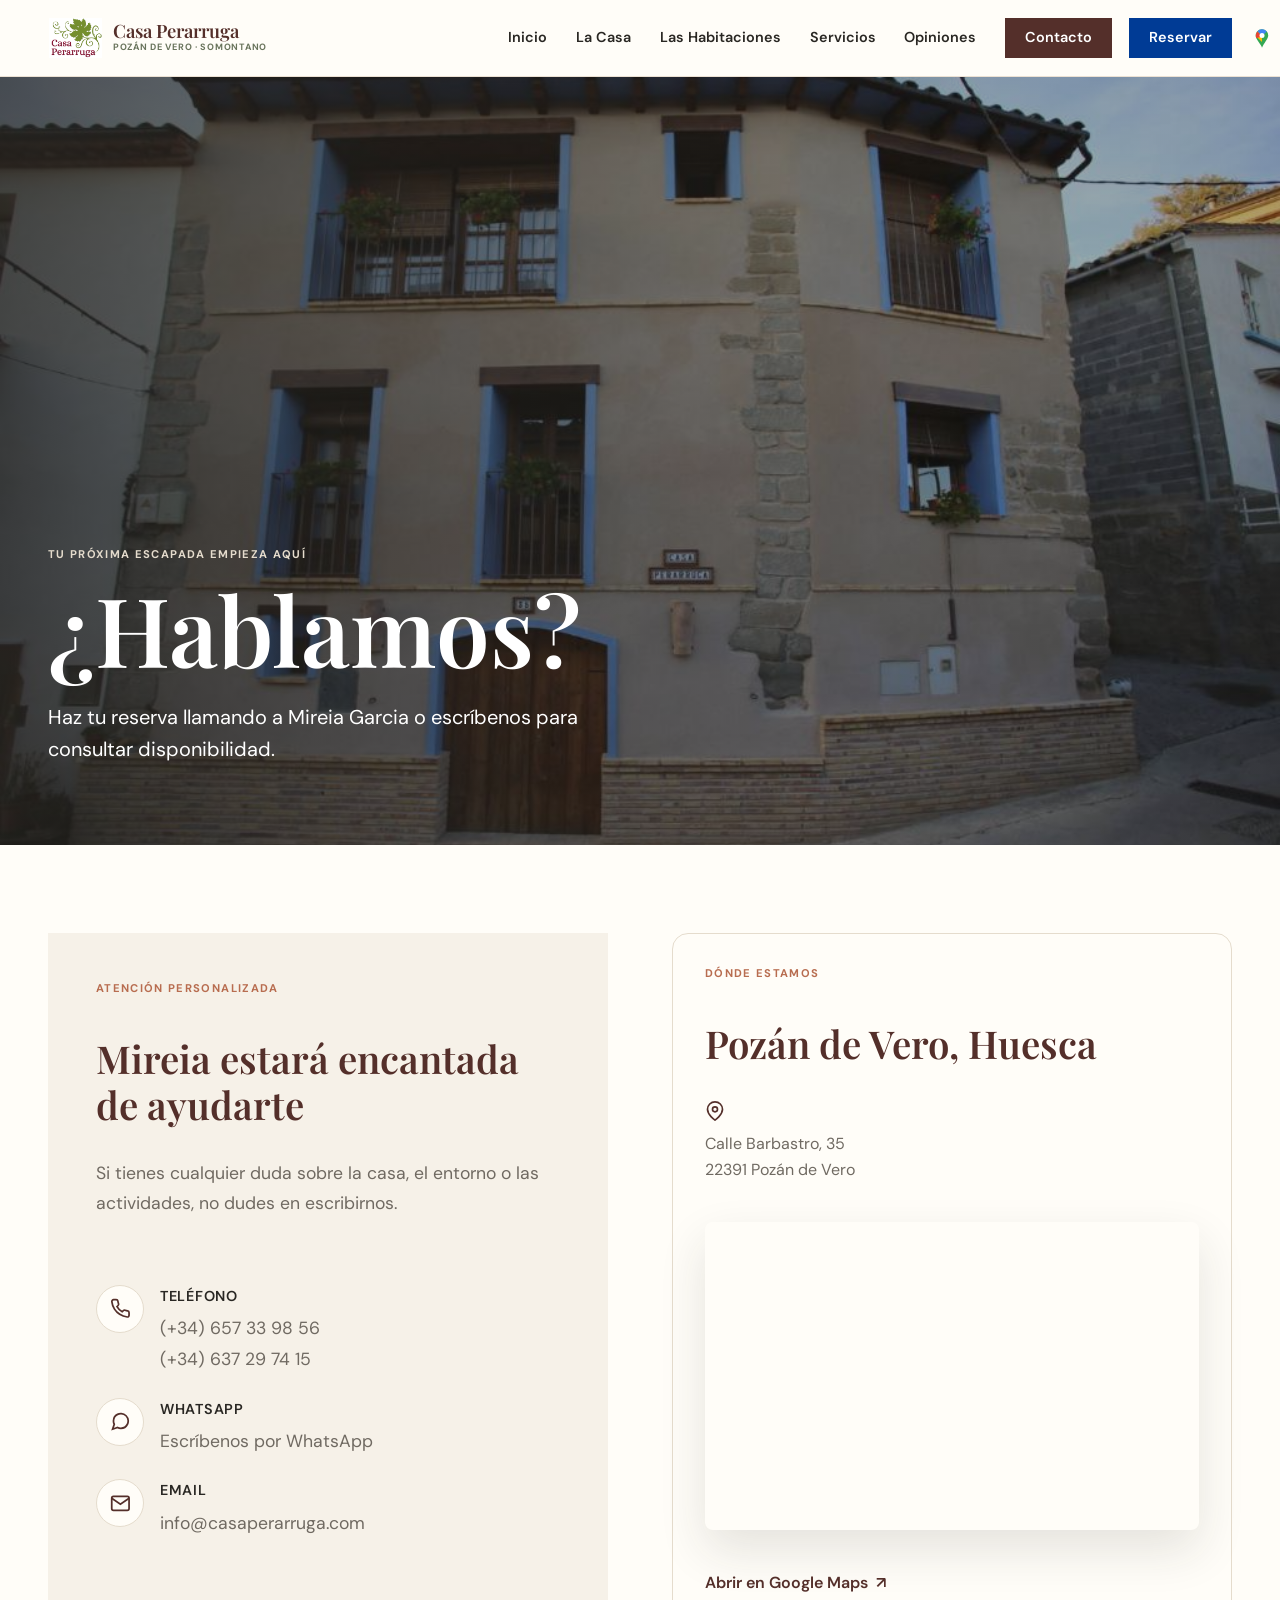
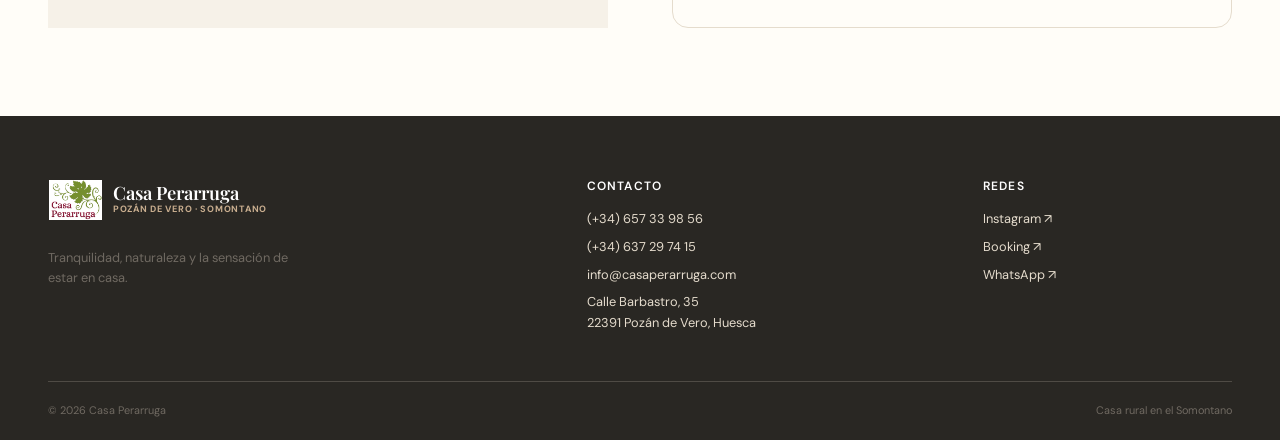
==== commit fb54b72a: "Primera version web acabada (versión ordenador, no arreglado desde el movil)" ====
--- a/contacto.html
+++ b/contacto.html
@@ -1,4 +1,4 @@
-﻿<!doctype html>
+<!doctype html>
 <html lang="es">
   <head>
     <meta charset="UTF-8" />
@@ -14,7 +14,7 @@
       href="https://fonts.googleapis.com/css2?family=DM+Sans:wght@400;500;600;700&family=Playfair+Display:wght@500;600;700&display=swap"
       rel="stylesheet"
     />
-    <link rel="stylesheet" href="styles.css" />
+    <link rel="stylesheet" href="assets/css/styles.css" />
   </head>
   <body>
     <header class="site-header">
@@ -22,7 +22,7 @@
         <a class="brand" href="index.html" aria-label="Casa Perarruga, inicio"
           ><span class="brand__mark"
             ><img
-              src="imgs/Logo-Casa-Perarruga-WP_-2.jpg"
+              src="assets/img/Logo-Casa-Perarruga-WP_-2.jpg"
               alt="Logo de Casa Perarruga" /></span
           ><span class="brand__text"
             ><strong>Casa Perarruga</strong
@@ -60,9 +60,16 @@
                 <li><a href="habitacion-syrah.html">Syrah</a></li>
               </ul>
             </li>
-            <li><a href="servicios.html">Servicios</a></li>
-            <li><a href="tarifas.html">Tarifas</a></li>
-            <li><a href="opiniones.html">Opiniones</a></li>
+            <li class="nav-dropdown">
+              <a href="servicios.html">Servicios</a>
+              <ul class="nav-dropdown__menu">
+                <li><a href="servicios.html#servicios-title">Servicios incluidos</a></li>
+                <li><a href="servicios.html#desayuno-title">Desayuno &amp; Cocina</a></li>
+                <li><a href="servicios.html#productos-title">Productos</a></li>
+                <li><a href="servicios.html#actividades-title">Actividades</a></li>
+              </ul>
+            </li>
+<li><a href="opiniones.html">Opiniones</a></li>
             <li>
               <a class="nav-cta" href="contacto.html" aria-current="page"
                 >Contacto</a
@@ -70,55 +77,99 @@
             </li>
             <li>
               <a class="nav-cta nav-cta--booking" href="https://www.booking.com/hotel/es/casa-perarruga.es.html?label=casa-perarruga-aPDXB5siTOXOJWH2P6ihbQS466324829192%3Apl%3Ata%3Ap1%3Ap2%3Aac%3Aap%3Aneg%3Afi%3Atikwd-368432872474%3Alp9197910%3Ali%3Adec%3Adm%3Appccp%3DUmFuZG9tSVYkc2RlIyh9YcGt_tphEo8pawEozW2KQ80&amp;sid=4bc61bdd47e0f33b08dd6b1c204d0a0e&amp;gclid=CjwKCAjw_KjVBhAHEiwAnC0N9K6-22BFaxeWyyTwNk_1AvTN_GtbEFXbpusUPiJRdxfGMWek1PBj7BoCmowQAvD_BwE&amp;aid=311090&amp;ucfs=1&amp;arphpl=1&amp;dest_id=-397373&amp;dest_type=city&amp;group_adults=2&amp;req_adults=2&amp;no_rooms=1&amp;group_children=0&amp;req_children=0&amp;hpos=1&amp;hapos=1&amp;sr_order=popularity&amp;srpvid=c06a6f31c897105a&amp;srepoch=1789573737&amp;from=searchresults" target="_blank" rel="noopener noreferrer">Reservar</a>
+            </li>
+            <li>
+              <a class="nav-cta nav-cta--maps" href="https://www.google.com/maps/place/Casa+Perarruga/@42.0810621,0.0323844,17z/data=!3m1!4b1!4m9!3m8!1s0x12a7887ef8998ebd:0x75d4f2448e5ed195!5m2!4m1!1i2!8m2!3d42.0810581!4d0.0349593!16s%2Fg%2F11c52byd4_?entry=ttu" target="_blank" rel="noopener noreferrer" aria-label="Ver en Google Maps" title="Ver en Google Maps">
+                <img src="assets/icons/google-maps.svg" alt="" />
+              </a>
             </li>
           </ul>
         </nav>
       </div>
     </header>
-    <main>
-      <section class="page-hero page-width">
-        <p class="eyebrow">Tu próxima escapada empieza aquí</p>
-        <h1>¿Hablamos?</h1>
-        <p>
-          Haz tu reserva llamando a Mireia Garcia o escríbenos para consultar
-          disponibilidad.
-        </p>
-      </section>
-      <section class="contact-page section page-width">
-        <div class="contact-panel">
-          <p class="eyebrow">Reserva directa</p>
-          <h2>Mireia estará encantada de ayudarte</h2>
-          <address>
-            <a class="contact-line" href="tel:+34657339856"
-              >(+34) 657 33 98 56</a
-            ><a class="contact-line" href="tel:+34637297415"
-              >(+34) 637 29 74 15</a
-            ><a class="contact-line" href="mailto:info@casaperarruga.com"
-              >info@casaperarruga.com</a
-            ><a
-              class="contact-line"
-              href="https://api.whatsapp.com/send/?phone=34657339856&amp;text=Hola%2C+%C2%BFpod%C3%A9is+ayudarme%3F&amp;type=phone_number&amp;app_absent=0"
-              target="_blank"
-              rel="noopener noreferrer"
-              >WhatsApp</a
-            >
-          </address>
-        </div>
-        <div class="contact-panel contact-panel--soft">
-          <p class="eyebrow">Dónde estamos</p>
-          <h2>Pozán de Vero, Huesca</h2>
-          <a
-            class="contact-line"
-            href="https://www.google.com/maps/place/Casa+Perarruga/@42.0810621,0.0323844,17z/data=!3m1!4b1!4m9!3m8!1s0x12a7887ef8998ebd:0x75d4f2448e5ed195!5m2!4m1!1i2!8m2!3d42.0810581!4d0.0349593!16s%2Fg%2F11c52byd4_?entry=ttu&amp;g_ep=EgoyMDI2MDkxMy4wIKXMDSoASAFQAw%3D%3D"
-            target="_blank"
-            rel="noopener noreferrer"
-            >Calle Barbastro, 35<br />22391 Pozán de Vero, Huesca<br /><span
-              aria-hidden="true"
-              >Abrir en Google Maps ↗</span
-            ></a
-          >
-        </div>
-      </section>
+    <main class="contact-page-wrap">
+      <!-- HERO -->
+      <section class="page-hero page-width">
+        <p class="eyebrow">Tu próxima escapada empieza aquí</p>
+        <h1>¿Hablamos?</h1>
+        <p>
+          Haz tu reserva llamando a Mireia Garcia o escríbenos para consultar disponibilidad.
+        </p>
+      </section>
+
+      <!-- CONTACT SECTION -->
+      <section class="contact-section section page-width">
+        <div class="contact-grid">
+          
+          <!-- INFO PANEL -->
+          <div class="contact-panel">
+            <p class="eyebrow">Atención personalizada</p>
+            <h2>Mireia estará encantada de ayudarte</h2>
+            <p class="contact-panel__intro">Si tienes cualquier duda sobre la casa, el entorno o las actividades, no dudes en escribirnos.</p>
+            
+            <ul class="contact-list">
+              <li>
+                <div class="contact-list__icon" aria-hidden="true">
+                  <svg viewBox="0 0 24 24" fill="none" stroke="currentColor" stroke-width="2"><path d="M22 16.92v3a2 2 0 0 1-2.18 2 19.79 19.79 0 0 1-8.63-3.07 19.5 19.5 0 0 1-6-6 19.79 19.79 0 0 1-3.07-8.67A2 2 0 0 1 4.11 2h3a2 2 0 0 1 2 1.72 12.84 12.84 0 0 0 .7 2.81 2 2 0 0 1-.45 2.11L8.09 9.91a16 16 0 0 0 6 6l1.27-1.27a2 2 0 0 1 2.11-.45 12.84 12.84 0 0 0 2.81.7A2 2 0 0 1 22 16.92z"></path></svg>
+                </div>
+                <div class="contact-list__info">
+                  <strong>Teléfono</strong>
+                  <a href="tel:+34657339856">(+34) 657 33 98 56</a>
+                  <a href="tel:+34637297415">(+34) 637 29 74 15</a>
+                </div>
+              </li>
+              <li>
+                <div class="contact-list__icon" aria-hidden="true">
+                  <svg viewBox="0 0 24 24" fill="none" stroke="currentColor" stroke-width="2"><path d="M21 11.5a8.38 8.38 0 0 1-.9 3.8 8.5 8.5 0 0 1-7.6 4.7 8.38 8.38 0 0 1-3.8-.9L3 21l1.9-5.7a8.38 8.38 0 0 1-.9-3.8 8.5 8.5 0 0 1 4.7-7.6 8.38 8.38 0 0 1 3.8-.9h.5a8.48 8.48 0 0 1 8 8v.5z"></path></svg>
+                </div>
+                <div class="contact-list__info">
+                  <strong>WhatsApp</strong>
+                  <a href="https://api.whatsapp.com/send/?phone=34657339856&amp;text=Hola%2C+%C2%BFpod%C3%A9is+ayudarme%3F" target="_blank" rel="noopener noreferrer">Escríbenos por WhatsApp</a>
+                </div>
+              </li>
+              <li>
+                <div class="contact-list__icon" aria-hidden="true">
+                  <svg viewBox="0 0 24 24" fill="none" stroke="currentColor" stroke-width="2"><path d="M4 4h16c1.1 0 2 .9 2 2v12c0 1.1-.9 2-2 2H4c-1.1 0-2-.9-2-2V6c0-1.1.9-2 2-2z"></path><polyline points="22,6 12,13 2,6"></polyline></svg>
+                </div>
+                <div class="contact-list__info">
+                  <strong>Email</strong>
+                  <a href="mailto:info@casaperarruga.com">info@casaperarruga.com</a>
+                </div>
+              </li>
+            </ul>
+          </div>
+
+          <!-- MAP PANEL -->
+          <div class="contact-panel contact-panel--map">
+            <p class="eyebrow">Dónde estamos</p>
+            <h2>Pozán de Vero, Huesca</h2>
+            <address class="contact-panel__address">
+              <svg viewBox="0 0 24 24" fill="none" stroke="currentColor" stroke-width="2" width="20" height="20"><path d="M21 10c0 7-9 13-9 13s-9-6-9-13a9 9 0 0 1 18 0z"></path><circle cx="12" cy="10" r="3"></circle></svg>
+              Calle Barbastro, 35<br>22391 Pozán de Vero
+            </address>
+            <div class="map-container">
+              <iframe 
+                src="https://www.google.com/maps/embed?pb=!1m18!1m12!1m3!1d2938.85041797436!2d0.032384400000000006!3d42.081058100000006!2m3!1f0!2f0!3f0!3m2!1i1024!2i768!4f13.1!3m3!1m2!1s0x12a7887ef8998ebd%3A0x75d4f2448e5ed195!2sCasa%20Perarruga!5e0!3m2!1ses!2ses!4v1714567891234!5m2!1ses!2ses" 
+                width="100%" 
+                height="300" 
+                style="border:0; border-radius: 0.5rem;" 
+                allowfullscreen="" 
+                loading="lazy" 
+                referrerpolicy="no-referrer-when-downgrade">
+              </iframe>
+            </div>
+            <a 
+              class="contact-map-link" 
+              href="https://www.google.com/maps/place/Casa+Perarruga/@42.0810621,0.0323844,17z/data=!3m1!4b1!4m9!3m8!1s0x12a7887ef8998ebd:0x75d4f2448e5ed195!5m2!4m1!1i2!8m2!3d42.0810581!4d0.0349593!16s%2Fg%2F11c52byd4_?entry=ttu" 
+              target="_blank" 
+              rel="noopener noreferrer"
+            >
+              Abrir en Google Maps <span aria-hidden="true">↗</span>
+            </a>
+          </div>
+
+        </div>
+      </section>
     </main>
     <footer class="site-footer">
       <div class="page-width footer-grid">
@@ -126,7 +177,7 @@
           <a class="brand brand--footer" href="index.html"
             ><span class="brand__mark"
               ><img
-                src="imgs/Logo-Casa-Perarruga-WP_-2.jpg"
+                src="assets/img/Logo-Casa-Perarruga-WP_-2.jpg"
                 alt="Logo de Casa Perarruga" /></span
             ><span class="brand__text"
               ><strong>Casa Perarruga</strong
--- a/assets/css/styles.css
+++ b/assets/css/styles.css
@@ -0,0 +1,3168 @@
+:root {
+  --cream: #f6f1e8;
+  --paper: #fffdf8;
+  --stone: #e5dccd;
+  --sand: #c9ae8f;
+  --earth: #8b654e;
+  --clay: #b86d50;
+  --wine: #542f2a;
+  --olive: #69745c;
+  --ink: #292723;
+  --muted: #706a62;
+  --white: #ffffff;
+  --heading: "Playfair Display", Georgia, serif;
+  --body: "DM Sans", Arial, sans-serif;
+  --content-width: 74rem;
+  --section-space: clamp(4.5rem, 10vw, 8.5rem);
+  --radius: 0.35rem;
+  --shadow: 0 1.25rem 3rem rgb(41 39 35 / 12%);
+}
+
+* {
+  box-sizing: border-box;
+}
+
+html {
+  scroll-behavior: smooth;
+}
+
+body {
+  margin: 0;
+  max-width: 100vw;
+  overflow-x: hidden;
+  color: var(--ink);
+  background: var(--paper);
+  font-family: var(--body);
+  line-height: 1.6;
+}
+
+body,
+button,
+input {
+  font-family: var(--body);
+}
+
+img {
+  display: block;
+  max-width: 100%;
+}
+
+a {
+  color: inherit;
+}
+
+a:focus-visible,
+button:focus-visible,
+input:focus-visible+.menu-button {
+  outline: 3px solid var(--clay);
+  outline-offset: 4px;
+}
+
+.page-width {
+  width: min(100% - 2rem, var(--content-width));
+  margin-inline: auto;
+}
+
+.sr-only {
+  position: absolute;
+  width: 1px;
+  height: 1px;
+  padding: 0;
+  margin: -1px;
+  overflow: hidden;
+  clip: rect(0, 0, 0, 0);
+  white-space: nowrap;
+  border: 0;
+}
+
+.site-header {
+  position: sticky;
+  top: 0;
+  z-index: 10;
+  background: rgb(255 253 248 / 94%);
+  border-bottom: 1px solid rgb(201 174 143 / 35%);
+  backdrop-filter: blur(1rem);
+}
+
+.header-inner {
+  display: flex;
+  position: relative;
+  align-items: center;
+  justify-content: space-between;
+  min-height: 4.75rem;
+  width: min(100% - 2rem, var(--content-width));
+  margin-inline: auto;
+}
+
+.brand {
+  display: inline-flex;
+  align-items: center;
+  gap: 0.65rem;
+  color: var(--wine);
+  text-decoration: none;
+}
+
+.brand__mark {
+  display: block;
+  width: 3.4rem;
+  height: 2.5rem;
+  flex: 0 0 3.4rem;
+  overflow: hidden;
+}
+
+.brand__mark img {
+  width: 100%;
+  height: 100%;
+  object-fit: contain;
+  object-position: center;
+}
+
+.brand__text {
+  display: grid;
+  gap: 0.1rem;
+}
+
+.brand__text strong {
+  font-family: var(--heading);
+  font-size: 1.15rem;
+  font-weight: 600;
+  line-height: 1;
+}
+
+.brand__text small {
+  color: var(--olive);
+  font-size: 0.57rem;
+  font-weight: 700;
+  letter-spacing: 0.08em;
+  line-height: 1.3;
+  text-transform: uppercase;
+}
+
+.menu-toggle {
+  position: absolute;
+  width: 1px;
+  height: 1px;
+  opacity: 0;
+}
+
+.menu-button {
+  display: grid;
+  gap: 0.28rem;
+  width: 2.75rem;
+  padding: 0.6rem;
+  cursor: pointer;
+}
+
+.menu-button span:not(.sr-only) {
+  display: block;
+  width: 100%;
+  height: 2px;
+  background: var(--wine);
+  transition:
+    transform 180ms ease,
+    opacity 180ms ease;
+}
+
+.site-nav {
+  position: absolute;
+  top: 100%;
+  right: 0;
+  left: 0;
+  display: none;
+  padding: 0.75rem 1rem 1rem;
+  background: var(--paper);
+  border-bottom: 1px solid var(--stone);
+  box-shadow: var(--shadow);
+}
+
+.menu-toggle:checked~.site-nav {
+  display: block;
+}
+
+.menu-toggle:checked+.menu-button span:nth-child(1) {
+  transform: translateY(0.42rem) rotate(45deg);
+}
+
+.menu-toggle:checked+.menu-button span:nth-child(2) {
+  opacity: 0;
+}
+
+.menu-toggle:checked+.menu-button span:nth-child(3) {
+  transform: translateY(-0.42rem) rotate(-45deg);
+}
+
+.site-nav ul {
+  display: grid;
+  gap: 0.25rem;
+  margin: 0;
+  padding: 0;
+  list-style: none;
+}
+
+.nav-dropdown {
+  position: relative;
+}
+
+.nav-dropdown>a {
+  font-weight: 700;
+}
+
+.nav-dropdown>a span {
+  display: none;
+}
+
+.nav-dropdown__menu {
+  display: grid !important;
+  gap: 0 !important;
+  max-height: 0;
+  overflow: hidden;
+  padding: 0 !important;
+  background: var(--paper);
+  border: 1px solid transparent;
+  border-radius: 0.5rem;
+  opacity: 0;
+  visibility: hidden;
+  transform: translateY(-0.35rem);
+  transition:
+    max-height 220ms ease,
+    opacity 180ms ease,
+    visibility 180ms ease,
+    transform 180ms ease;
+}
+
+.nav-dropdown__menu {
+  margin: 0.25rem 0 0.5rem 0.75rem !important;
+  padding: 0.35rem 0 0.35rem 0.5rem !important;
+  border-left: 2px solid var(--clay);
+  border-radius: 0;
+  background: var(--cream);
+}
+
+.nav-dropdown:hover .nav-dropdown__menu,
+.nav-dropdown:focus-within .nav-dropdown__menu,
+.menu-toggle:checked~.site-nav .nav-dropdown__menu {
+  max-height: 15rem;
+  opacity: 1;
+  visibility: visible;
+  transform: translateY(0);
+}
+
+.nav-dropdown__menu a {
+  padding: 0.5rem 0.8rem;
+  color: var(--muted);
+  font-size: 0.78rem;
+  font-weight: 500;
+  border-radius: 0.35rem;
+}
+
+.nav-dropdown__menu a:hover,
+.nav-dropdown__menu a:focus-visible {
+  background: var(--cream);
+  color: var(--wine);
+}
+
+.site-nav a {
+  display: block;
+  padding: 0.7rem 0.8rem;
+  color: var(--ink);
+  font-size: 0.9rem;
+  font-weight: 600;
+  text-decoration: none;
+}
+
+.site-nav a:hover {
+  color: var(--wine);
+}
+
+.site-nav .nav-cta {
+  color: var(--white);
+  background: var(--wine);
+  text-align: center;
+  transition: filter 180ms ease;
+}
+
+.site-nav .nav-cta:hover,
+.site-nav .nav-cta:focus-visible {
+  color: var(--white);
+  filter: brightness(0.88);
+}
+
+.site-nav .nav-cta.nav-cta--booking {
+  background: #003b95;
+}
+
+.hero {
+  display: flex;
+  flex-direction: column;
+  justify-content: flex-end;
+  min-height: min(48rem, calc(100svh - 4.75rem));
+  padding-block: 5rem 4rem;
+  color: var(--white);
+  background-image:
+    linear-gradient(100deg, rgb(41 39 35 / 78%) 0%, rgb(41 39 35 / 38%) 70%),
+    url("../img/DSC_0624.JPG");
+  background-position: center;
+  background-size: cover;
+}
+
+.hero__content {
+  margin-inline: auto;
+}
+
+.eyebrow {
+  margin: 0 0 0.9rem;
+  color: var(--clay);
+  font-size: 0.7rem;
+  font-weight: 700;
+  letter-spacing: 0.12em;
+  line-height: 1.4;
+  text-transform: uppercase;
+}
+
+.hero .eyebrow {
+  color: var(--stone);
+}
+
+h1,
+h2,
+h3,
+p {
+  margin-top: 0;
+}
+
+h1,
+h2,
+h3 {
+  font-family: var(--heading);
+  font-weight: 600;
+  line-height: 1.08;
+}
+
+h1 {
+  max-width: 11ch;
+  margin-bottom: 1.4rem;
+  font-size: clamp(3rem, 12vw, 6.75rem);
+}
+
+h2 {
+  margin-bottom: 1.5rem;
+  font-size: clamp(2.2rem, 7vw, 4.4rem);
+}
+
+h3 {
+  margin-bottom: 0.55rem;
+  font-size: 1.35rem;
+}
+
+.hero__intro {
+  max-width: 33rem;
+  margin-bottom: 2rem;
+  font-size: clamp(1rem, 2.5vw, 1.25rem);
+}
+
+.hero__actions {
+  display: flex;
+  flex-wrap: wrap;
+  align-items: center;
+  gap: 1.15rem;
+}
+
+.button {
+  display: inline-flex;
+  align-items: center;
+  justify-content: center;
+  gap: 0.75rem;
+  min-height: 3.2rem;
+  padding: 0.8rem 1.25rem;
+  border: 1px solid transparent;
+  border-radius: var(--radius);
+  font-size: 0.82rem;
+  font-weight: 700;
+  text-decoration: none;
+  transition:
+    transform 180ms ease,
+    filter 180ms ease;
+}
+
+.button:hover {
+  transform: translateY(-2px);
+  filter: brightness(0.88);
+}
+
+.button--primary {
+  background: var(--clay);
+  color: var(--white);
+}
+
+.button--booking {
+  background: #003b95;
+  color: var(--white);
+}
+
+.button--booking:hover,
+.button--booking:focus-visible {
+  background: #002f78;
+  color: var(--white);
+}
+
+.button--secondary {
+  background: var(--olive);
+  color: var(--white);
+}
+
+.button__icon {
+  width: 1.1rem;
+  height: 1.1rem;
+  fill: none;
+  stroke: currentColor;
+  stroke-linecap: round;
+  stroke-linejoin: round;
+  stroke-width: 1.8;
+}
+
+.text-link {
+  display: inline-flex;
+  align-items: center;
+  gap: 0.55rem;
+  color: var(--wine);
+  font-size: 0.82rem;
+  font-weight: 700;
+  text-decoration: none;
+}
+
+.text-link:hover {
+  color: var(--clay);
+}
+
+.text-link--light {
+  color: var(--white);
+}
+
+.hero__meta {
+  display: flex;
+  justify-content: space-between;
+  gap: 1rem;
+  margin-top: 2rem;
+  color: var(--stone);
+  font-size: 0.68rem;
+  font-weight: 700;
+  letter-spacing: 0.08em;
+  text-transform: uppercase;
+}
+
+.surroundings {
+  width: 100%;
+  max-width: 100vw;
+  overflow: hidden;
+  height: auto;
+  padding: 5rem 0 3rem;
+  background: var(--cream);
+}
+
+.surroundings__intro {
+  display: flex;
+  flex-direction: column;
+  gap: 1rem;
+  width: 100%;
+  height: auto;
+  align-items: stretch;
+  margin-bottom: 2rem;
+}
+
+.surroundings__intro>div,
+.surroundings__lead {
+  min-width: 0;
+}
+
+.surroundings__intro h2 {
+  max-width: 13ch;
+  margin-bottom: 0;
+  color: var(--wine);
+  font-size: clamp(1.85rem, 8vw, 2.5rem);
+  line-height: 1.05;
+}
+
+.surroundings__lead {
+  max-width: 40rem;
+  margin-bottom: 0;
+  color: var(--muted);
+  font-size: 0.92rem;
+  line-height: 1.5;
+}
+
+.interest-grid {
+  display: flex;
+  flex-direction: row;
+  width: 100%;
+  max-width: 100%;
+  gap: 1rem;
+  height: auto;
+  overflow-x: auto;
+  padding: 0.25rem 0.1rem 0.75rem;
+  scroll-snap-type: x mandatory;
+  scrollbar-width: none;
+  -webkit-overflow-scrolling: touch;
+}
+
+.interest-grid::-webkit-scrollbar {
+  display: none;
+}
+
+.interest-card {
+  display: flex;
+  flex-direction: column;
+  flex: 0 0 80%;
+  height: auto;
+  min-width: 80%;
+  overflow: hidden;
+  padding: 0;
+  background: var(--paper);
+  border-top: 3px solid var(--clay);
+  box-shadow: 0 0.5rem 1.75rem rgb(41 39 35 / 7%);
+  border-radius: var(--radius);
+  scroll-snap-align: center;
+}
+
+.interest-card__image {
+  width: 100%;
+  height: 8.5rem;
+  object-fit: cover;
+}
+
+.interest-card__content {
+  display: flex;
+  flex-direction: column;
+  flex: 1;
+  height: 100%;
+  padding: 0.9rem 1rem 1rem;
+}
+
+.interest-card__number {
+  margin-bottom: 0.6rem;
+  color: var(--clay);
+  font-size: 0.68rem;
+  font-weight: 700;
+  letter-spacing: 0.1em;
+  text-transform: uppercase;
+}
+
+.interest-card h3 {
+  color: var(--wine);
+}
+
+.interest-card__content>p:last-of-type {
+  margin-bottom: 1.25rem;
+  color: var(--muted);
+  font-size: 0.82rem;
+  line-height: 1.55;
+}
+
+.interest-card__map-link {
+  align-self: stretch;
+  display: flex;
+  width: 100%;
+  min-height: 3rem;
+  margin-top: auto;
+  padding: 0.75rem 1rem;
+  border: 0;
+  border-radius: 9999px;
+  background: var(--wine);
+  color: var(--white);
+  font-size: 0.75rem;
+  font-weight: 700;
+  letter-spacing: 0.04em;
+  justify-content: space-between;
+  box-shadow: 0 0.35rem 0.8rem rgb(84 47 42 / 24%);
+}
+
+.interest-card__map-slot {
+  display: inline-flex;
+  flex: 0 0 1.5rem;
+  align-items: center;
+  justify-content: center;
+  font-size: 1.15rem;
+  line-height: 1;
+}
+
+.interest-card__map-slot img {
+  width: 1.05rem;
+  height: 1.4rem;
+  object-fit: contain;
+}
+
+.interest-card__map-label {
+  flex: 1 1 auto;
+  text-align: center;
+  white-space: nowrap;
+}
+
+.interest-card__map-link:hover,
+.interest-card__map-link:focus-visible {
+  background: var(--clay);
+  color: var(--white);
+  box-shadow: 0 0.5rem 1rem rgb(84 47 42 / 32%);
+}
+
+.surroundings__link {
+  margin-top: 2rem;
+}
+
+.section {
+  padding-block: var(--section-space);
+}
+
+.surroundings.section {
+  padding-top: 5rem;
+  padding-bottom: 3rem;
+}
+
+.about {
+  display: grid;
+  gap: 3.5rem;
+}
+
+.about__intro {
+  max-width: 36rem;
+}
+
+.about__intro p:not(.eyebrow) {
+  color: var(--muted);
+}
+
+.about__intro .lead {
+  color: var(--ink);
+  font-size: 1.13rem;
+}
+
+.about__intro .text-link {
+  margin-top: 0.75rem;
+}
+
+.rural-seal {
+  display: flex;
+  align-items: center;
+  gap: 1rem;
+  max-width: 28rem;
+  margin: 2rem 0 0;
+  padding-top: 1.25rem;
+  border-top: 1px solid var(--stone);
+}
+
+.rural-seal img {
+  width: 4.5rem;
+  height: 5.75rem;
+  object-fit: cover;
+  object-position: center;
+  border-radius: var(--radius);
+  box-shadow: 0 0.5rem 1.25rem rgb(41 39 35 / 12%);
+}
+
+.rural-seal figcaption {
+  color: var(--muted);
+  font-family: var(--heading);
+  font-size: 1rem;
+  line-height: 1.35;
+}
+
+.house-cta {
+  align-self: flex-start;
+  margin-top: auto;
+  background: var(--wine);
+}
+
+.house-cta:hover,
+.house-cta:focus-visible {
+  background: var(--clay);
+  color: var(--white);
+  filter: none;
+}
+
+.house-slider {
+  position: relative;
+  width: 100%;
+  max-width: 1000px;
+  margin: 60px auto 0;
+  overflow: hidden;
+  border-radius: 12px;
+  box-shadow: 0 0.75rem 2rem rgb(41 39 35 / 12%);
+}
+
+.house-slider__control {
+  position: absolute;
+  top: 50%;
+  z-index: 1;
+  display: grid;
+  width: 2.5rem;
+  height: 2.5rem;
+  padding: 0;
+  place-items: center;
+  border: 1px solid rgb(255 255 255 / 60%);
+  border-radius: 50%;
+  background: rgb(41 39 35 / 35%);
+  color: var(--white);
+  font-size: 2rem;
+  line-height: 1;
+  transform: translateY(-50%);
+  cursor: pointer;
+  transition:
+    background 180ms ease,
+    transform 180ms ease;
+}
+
+.house-slider__control:hover,
+.house-slider__control:focus-visible {
+  background: rgb(84 47 42 / 82%);
+  transform: translateY(-50%) scale(1.06);
+}
+
+.house-slider__control--previous {
+  left: 1rem;
+}
+
+.house-slider__control--next {
+  right: 1rem;
+}
+
+.house-slider__track {
+  display: flex;
+  width: 100%;
+  height: 450px;
+  gap: 0;
+  overflow-x: auto;
+  overflow-y: hidden;
+  scroll-snap-type: x mandatory;
+  scrollbar-width: none;
+  -webkit-overflow-scrolling: touch;
+}
+
+.house-slider__track::-webkit-scrollbar {
+  display: none;
+}
+
+.house-slider__track img {
+  flex: 0 0 100%;
+  width: 100%;
+  height: 100%;
+  object-fit: cover;
+  scroll-snap-align: center;
+}
+
+.about__details {
+  display: grid;
+  gap: 0.75rem;
+}
+
+.detail-card {
+  padding: 1.5rem;
+  background: var(--cream);
+  border-left: 3px solid var(--clay);
+}
+
+.detail-card__number {
+  display: block;
+  margin-bottom: 1.75rem;
+  color: var(--clay);
+  font-family: var(--heading);
+  font-size: 1.25rem;
+}
+
+.detail-card__title {
+  display: flex;
+  align-items: center;
+  gap: 0.5rem;
+  color: var(--wine);
+}
+
+.detail-card__title svg {
+  width: 1.35rem;
+  height: 1.35rem;
+  flex: 0 0 1.35rem;
+  fill: none;
+  stroke: currentColor;
+  stroke-linecap: round;
+  stroke-linejoin: round;
+  stroke-width: 1.6;
+}
+
+.detail-card p {
+  margin-bottom: 0;
+  color: var(--muted);
+  font-size: 0.9rem;
+}
+
+.section--tinted {
+  background: var(--cream);
+}
+
+.section-heading {
+  display: grid;
+  gap: 1rem;
+  margin-bottom: 2.25rem;
+}
+
+.section-heading h2 {
+  margin-bottom: 0;
+}
+
+.section-heading>p {
+  max-width: 26rem;
+  margin-bottom: 0;
+  color: var(--muted);
+}
+
+.room-grid {
+  display: grid;
+  gap: 1rem;
+}
+
+.room-card {
+  display: flex;
+  flex-direction: column;
+  overflow: hidden;
+  background: var(--paper);
+  box-shadow: 0 0.5rem 1.75rem rgb(41 39 35 / 9%);
+  border-radius: var(--radius);
+}
+
+.room-card__image {
+  position: relative;
+  aspect-ratio: 4 / 3;
+  overflow: hidden;
+}
+
+.room-card__image img {
+  width: 100%;
+  height: 100%;
+  object-fit: cover;
+  transition: transform 500ms ease;
+}
+
+.room-card:hover .room-card__image img {
+  transform: scale(1.04);
+}
+
+.room-card__image span {
+  position: absolute;
+  top: 0.8rem;
+  right: 0.8rem;
+  display: grid;
+  width: 2.1rem;
+  height: 2.1rem;
+  place-items: center;
+  border-radius: 50%;
+  background: var(--paper);
+  color: var(--wine);
+  font-size: 0.68rem;
+  font-weight: 700;
+}
+
+.room-card__body {
+  display: flex;
+  flex: 1;
+  flex-direction: column;
+  padding: 1.25rem;
+}
+
+.room-card__body p {
+  margin-bottom: 1rem;
+  color: var(--muted);
+  font-size: 0.86rem;
+}
+
+.room-card__body a {
+  color: var(--wine);
+  font-size: 0.78rem;
+  font-weight: 700;
+  text-decoration: none;
+}
+
+.room-card__footer {
+  display: flex;
+  justify-content: space-between;
+  align-items: center;
+  margin-top: auto;
+}
+
+.room-card__price {
+  font-family: var(--body);
+  font-size: 1.05rem;
+  font-weight: 500;
+  color: var(--wine);
+}
+
+.room-card__price span {
+  font-size: 0.8rem;
+  color: var(--muted);
+  font-weight: 400;
+  font-family: var(--body);
+}
+
+.room-price-tag {
+  margin-bottom: 1rem;
+}
+
+.room-price-tag .price {
+  font-family: var(--body);
+  font-size: 1.25rem;
+  font-weight: 500;
+  color: var(--wine);
+}
+
+.room-price-tag .period {
+  font-size: 0.9rem;
+  color: var(--muted);
+}
+
+.room-card__body a:hover {
+  color: var(--clay);
+}
+
+.room-card__button {
+  display: inline-flex;
+  align-self: flex-start;
+  align-items: center;
+  gap: 0.55rem;
+  margin-top: auto;
+  padding: 0.65rem 0.85rem;
+  border: 1px solid var(--wine);
+  border-radius: var(--radius);
+  background: var(--wine);
+  color: var(--white) !important;
+  transition:
+    background-color 180ms ease,
+    transform 180ms ease;
+}
+
+.room-card__button:hover,
+.room-card__button:focus-visible {
+  background: var(--clay);
+  color: var(--white) !important;
+  transform: translateY(-2px);
+}
+
+.services {
+  display: grid;
+  gap: 2.5rem;
+}
+
+.services__heading {
+  max-width: 35rem;
+}
+
+.service-list {
+  display: grid;
+  gap: 1.5rem;
+}
+
+.service-list article {
+  padding-top: 1rem;
+  border-top: 1px solid var(--stone);
+}
+
+.service-list article>span {
+  display: block;
+  margin-bottom: 1.25rem;
+  color: var(--clay);
+  font-size: 1.35rem;
+}
+
+.service-list h3 {
+  font-size: 1.25rem;
+}
+
+.service-list p {
+  max-width: 22rem;
+  margin-bottom: 0;
+  color: var(--muted);
+  font-size: 0.88rem;
+}
+
+.reviews {
+  background: var(--wine);
+  color: var(--white);
+}
+
+.reviews__inner {
+  display: grid;
+  gap: 3rem;
+}
+
+.rating {
+  display: flex;
+  flex-wrap: wrap;
+  align-items: baseline;
+  align-content: start;
+  column-gap: 0.35rem;
+  max-width: 15rem;
+}
+
+.rating strong {
+  font-family: var(--heading);
+  font-size: 5rem;
+  font-weight: 500;
+  line-height: 0.9;
+}
+
+.rating>span {
+  color: var(--stone);
+  font-size: 1.2rem;
+}
+
+.rating small {
+  flex-basis: 100%;
+  margin-top: 0.75rem;
+  color: var(--stone);
+  font-size: 0.72rem;
+}
+
+.stars {
+  flex-basis: 100%;
+  margin-top: 1.25rem;
+  color: var(--sand);
+  letter-spacing: 0.18em;
+}
+
+.review-copy h2 {
+  max-width: 32rem;
+  margin-bottom: 1.5rem;
+}
+
+blockquote {
+  max-width: 34rem;
+  margin: 0 0 1rem;
+  color: var(--stone);
+  font-size: 1rem;
+}
+
+cite {
+  color: var(--white);
+  font-size: 0.78rem;
+  font-style: normal;
+  font-weight: 700;
+}
+
+.review-copy .eyebrow {
+  color: var(--sand);
+}
+
+.contact {
+  display: flex;
+  flex-direction: column;
+  gap: 1.5rem;
+  align-items: flex-start;
+}
+
+.contact h2 {
+  margin-bottom: 0.5rem;
+}
+
+.contact p:not(.eyebrow) {
+  max-width: 30rem;
+  margin-bottom: 0;
+  color: var(--muted);
+}
+
+.site-footer {
+  padding: 4rem 0 1.25rem;
+  background: var(--ink);
+  color: var(--stone);
+}
+
+.footer-grid {
+  display: grid;
+  grid-template-columns: 1fr;
+  gap: 2.5rem;
+  padding-bottom: 3rem;
+}
+
+.brand--footer {
+  color: var(--white);
+}
+
+.brand--footer .brand__mark {
+  border: 0;
+}
+
+.brand--footer .brand__text small {
+  color: var(--sand);
+}
+
+.footer-note {
+  max-width: 15rem;
+  margin: 1.25rem 0 0;
+  color: var(--muted);
+  font-size: 0.8rem;
+}
+
+.site-footer h3 {
+  margin-bottom: 1rem;
+  color: var(--white);
+  font-family: var(--body);
+  font-size: 0.75rem;
+  letter-spacing: 0.1em;
+  text-transform: uppercase;
+}
+
+.site-footer address {
+  display: grid;
+  gap: 0.45rem;
+  color: var(--stone);
+  font-size: 0.8rem;
+  font-style: normal;
+}
+
+.site-footer address a,
+.social-links a {
+  text-decoration: none;
+}
+
+.site-footer address a:hover,
+.social-links a:hover {
+  color: var(--white);
+}
+
+.social-links {
+  display: grid;
+  gap: 0.45rem;
+  font-size: 0.8rem;
+}
+
+.footer-bottom {
+  display: flex;
+  justify-content: space-between;
+  gap: 1rem;
+  padding-top: 1.25rem;
+  border-top: 1px solid rgb(229 220 205 / 20%);
+  color: var(--muted);
+  font-size: 0.68rem;
+}
+
+.page-hero {
+  padding-block: clamp(4rem, 10vw, 8rem) clamp(3rem, 7vw, 5rem);
+  border-bottom: 1px solid var(--stone);
+}
+
+.house-page {
+  display: flex;
+  flex-direction: column;
+}
+
+.house-page .page-hero {
+  display: flex;
+  flex-direction: column;
+  justify-content: flex-end;
+  min-height: min(48rem, calc(100svh - 4.75rem));
+  width: 100%;
+  max-width: none;
+  margin-inline: 0;
+  padding: 5rem max(1rem, calc((100% - var(--content-width)) / 2)) 4rem;
+  order: 1;
+  color: var(--white);
+  background-image:
+    linear-gradient(100deg, rgb(41 39 35 / 78%) 0%, rgb(41 39 35 / 38%) 70%),
+    url("../img/Casa_Perarruga_Exterior.jpg");
+  background-position: center;
+  background-size: cover;
+  border-bottom: 0;
+}
+
+.house-page .surroundings {
+  order: 3;
+}
+
+.house-page .content-page {
+  order: 2;
+}
+
+.page-hero h1 {
+  max-width: 13ch;
+  margin-bottom: 1.25rem;
+  color: var(--wine);
+  font-size: clamp(2.8rem, 9vw, 6rem);
+}
+
+.house-page .page-hero h1 {
+  color: var(--white);
+}
+
+.page-hero .eyebrow,
+.room-detail-hero .eyebrow {
+  color: var(--stone);
+}
+
+.page-hero>p:last-child {
+  max-width: 38rem;
+  margin-bottom: 0;
+  color: var(--muted);
+  font-size: 1.1rem;
+}
+
+.house-page .page-hero>p:last-child {
+  color: var(--stone);
+}
+
+.house-page .page-hero>p:not(.eyebrow) {
+  max-width: 33rem;
+  margin-bottom: 1rem;
+  color: var(--white);
+  font-size: clamp(1rem, 2.5vw, 1.25rem);
+}
+
+.rooms-hero {
+  display: flex;
+  flex-direction: column;
+  justify-content: flex-end;
+  min-height: min(48rem, calc(100svh - 4.75rem));
+  width: 100%;
+  max-width: none;
+  margin-inline: 0;
+  padding: 5rem max(1rem, calc((100% - var(--content-width)) / 2)) 4rem;
+  color: var(--white);
+  background-image:
+    linear-gradient(100deg, rgb(41 39 35 / 78%) 0%, rgb(41 39 35 / 38%) 70%),
+    url("../img/105484343.jpg");
+  background-position: center;
+  background-size: cover;
+  border-bottom: 0;
+}
+
+.rooms-hero h1 {
+  color: var(--white);
+}
+
+.rooms-hero>p:last-child {
+  max-width: 33rem;
+  margin-bottom: 0;
+  color: var(--white);
+  font-size: clamp(1rem, 2.5vw, 1.25rem);
+}
+
+.house-section-nav {
+  display: flex;
+  flex-wrap: wrap;
+  gap: 0.75rem;
+  margin-top: 0;
+}
+
+.house-section-nav a {
+  display: inline-flex;
+  align-items: center;
+  gap: 0.6rem;
+  padding: 0.7rem 1rem;
+  border: 1px solid rgb(255 255 255 / 55%);
+  border-radius: var(--radius);
+  color: var(--white);
+  font-size: 0.82rem;
+  font-weight: 700;
+  text-decoration: none;
+  transition:
+    background-color 180ms ease,
+    border-color 180ms ease,
+    transform 180ms ease;
+}
+
+.house-section-nav a:hover,
+.house-section-nav a:focus-visible {
+  background: var(--white);
+  border-color: var(--white);
+  color: var(--wine);
+  transform: translateY(-2px);
+}
+
+.house-section-nav a.button--booking {
+  gap: 0.75rem;
+  min-height: 3.2rem;
+  padding: 0.8rem 1.25rem;
+  border-color: transparent;
+}
+
+.house-section-nav a.button--booking:hover,
+.house-section-nav a.button--booking:focus-visible {
+  background: #002f78;
+  border-color: transparent;
+  color: var(--white);
+}
+
+#casa-espacios {
+  scroll-margin-top: 11rem;
+}
+
+#about-us-title {
+  scroll-margin-top: 15rem;
+}
+
+#entorno-casa {
+  scroll-margin-top: 6rem;
+}
+
+/* Sección servicios: anclajes suaves */
+#servicios-title,
+#desayuno-title,
+#actividades-title {
+  scroll-margin-top: 11rem;
+}
+
+#productos-title {
+  scroll-margin-top: 15rem;
+  /* extra espacio para el icono */
+}
+
+.room-detail-hero {
+  display: flex;
+  flex-direction: column;
+  justify-content: flex-end;
+  min-height: min(48rem, calc(100svh - 4.75rem));
+  width: 100%;
+  max-width: none;
+  margin-inline: 0;
+  padding: 5rem max(1rem, calc((100% - var(--content-width)) / 2)) 4rem;
+  color: var(--white);
+  background-position: center;
+  background-size: cover;
+  border-bottom: 0;
+}
+
+.room-detail-hero--garnacha {
+  background-image:
+    linear-gradient(100deg, rgb(41 39 35 / 78%) 0%, rgb(41 39 35 / 38%) 70%),
+    url("../img/Habitaciones/Garnacha/Garnacha.jpg");
+}
+
+.room-detail-hero--merlot {
+  background-image:
+    linear-gradient(100deg, rgb(41 39 35 / 78%) 0%, rgb(41 39 35 / 38%) 70%),
+    url("../img/Habitaciones/Merlot/Merlot.jpg");
+}
+
+.room-detail-hero--alcanon {
+  background-image:
+    linear-gradient(100deg, rgb(41 39 35 / 78%) 0%, rgb(41 39 35 / 38%) 70%),
+    url("../img/Habitaciones/Alcañon/Alcañon.jpg");
+}
+
+.room-detail-hero--syrah {
+  background-image:
+    linear-gradient(100deg, rgb(41 39 35 / 78%) 0%, rgb(41 39 35 / 38%) 70%),
+    url("../img/Habitaciones/Syrah/Syrah.jpg");
+}
+
+.room-detail-hero h1 {
+  min-height: 2.16em;
+  color: var(--white);
+}
+
+.room-detail-hero>p:last-child {
+  max-width: 33rem;
+  min-height: 5.3rem;
+  color: var(--white);
+  font-size: clamp(1rem, 2.5vw, 1.25rem);
+}
+
+.hero,
+.house-page .page-hero,
+.rooms-hero,
+.room-detail-hero {
+  height: min(48rem, calc(100svh - 4.75rem));
+  min-height: 0;
+}
+
+.room-detail {
+  display: grid;
+  gap: 2rem;
+  padding-block: var(--section-space);
+}
+
+.room-photo-carousel {
+  position: relative;
+  width: min(100% - 2rem, 74rem);
+  margin-inline: auto;
+  margin-bottom: var(--section-space);
+  overflow: hidden;
+  border-radius: 0.75rem;
+  box-shadow: var(--shadow);
+}
+
+.room-photo-carousel__track {
+  display: flex;
+  width: 100%;
+  height: clamp(30rem, 65vw, 48rem);
+  gap: 0;
+  overflow-x: auto;
+  overflow-y: hidden;
+  scroll-snap-type: x mandatory;
+  scrollbar-width: none;
+  -webkit-overflow-scrolling: touch;
+}
+
+.room-photo-carousel__track::-webkit-scrollbar {
+  display: none;
+}
+
+.room-photo-carousel__track img {
+  flex: 0 0 100%;
+  width: 100%;
+  height: 100%;
+  object-fit: cover;
+  scroll-snap-align: center;
+}
+
+.room-photo-carousel__control {
+  position: absolute;
+  top: 50%;
+  z-index: 1;
+  display: grid;
+  width: 2.75rem;
+  height: 2.75rem;
+  padding: 0;
+  place-items: center;
+  border: 1px solid rgb(255 255 255 / 60%);
+  border-radius: 50%;
+  background: rgb(41 39 35 / 45%);
+  color: var(--white);
+  font-size: 2rem;
+  line-height: 1;
+  transform: translateY(-50%);
+  cursor: pointer;
+}
+
+.room-photo-carousel__control:hover,
+.room-photo-carousel__control:focus-visible {
+  background: var(--wine);
+}
+
+.room-photo-carousel__control--previous {
+  left: 1rem;
+}
+
+.room-photo-carousel__control--next {
+  right: 1rem;
+}
+
+.room-gallery {
+  display: grid;
+  grid-template-columns: repeat(2, 1fr);
+  gap: 0.75rem;
+}
+
+.room-gallery img {
+  width: 100%;
+  height: 100%;
+  min-height: 10rem;
+  object-fit: cover;
+  border-radius: var(--radius);
+}
+
+.room-gallery img:first-child {
+  grid-column: 1 / -1;
+  aspect-ratio: 16 / 10;
+}
+
+.room-description h2 {
+  color: var(--wine);
+}
+
+.room-description p {
+  color: var(--muted);
+  line-height: 1.7;
+}
+
+.room-description .button {
+  margin-top: 1rem;
+}
+
+/* ── Bloque de características: tarjetas clave-valor ───────────── */
+.room-amenities {
+  padding-block: clamp(2.5rem, 6vw, 4rem);
+  border-top: 1px solid var(--stone);
+}
+
+.room-amenities__title {
+  margin-bottom: 2rem;
+  color: var(--wine);
+  font-family: var(--font-serif);
+  font-size: clamp(1.25rem, 2.5vw, 1.6rem);
+  text-align: center;
+}
+
+.room-amenities__cards {
+  display: grid;
+  grid-template-columns: repeat(auto-fit, minmax(22rem, 1fr));
+  gap: 1.25rem;
+  max-width: 50rem;
+  margin: 0 auto;
+}
+
+.room-amenities__card {
+  border: 1px solid var(--stone);
+  border-radius: var(--radius);
+  overflow: hidden;
+}
+
+.room-amenities__card-header {
+  display: flex;
+  align-items: center;
+  gap: 0.6rem;
+  padding: 0.75rem 1.25rem;
+  background: var(--wine);
+  color: var(--white);
+  font-size: 0.75rem;
+  font-weight: 700;
+  letter-spacing: 0.08em;
+  text-transform: uppercase;
+}
+
+.room-amenities__card-header svg {
+  width: 1rem;
+  height: 1rem;
+  flex-shrink: 0;
+  fill: none;
+  stroke: currentColor;
+  stroke-width: 2;
+  stroke-linecap: round;
+  stroke-linejoin: round;
+}
+
+.room-amenities__table {
+  width: 100%;
+  border-collapse: collapse;
+}
+
+.room-amenities__table tr:nth-child(even) td {
+  background: #faf8f5;
+}
+
+.room-amenities__table tr:last-child td {
+  border-bottom: 0;
+}
+
+.room-amenities__table td {
+  padding: 0.6rem 1.25rem;
+  border-bottom: 1px solid var(--stone);
+  font-size: 0.875rem;
+  line-height: 1.4;
+  vertical-align: middle;
+}
+
+.room-amenities__table td:first-child {
+  width: 46%;
+  color: var(--ink);
+  font-weight: 600;
+}
+
+.room-amenities__table td:last-child {
+  color: var(--muted);
+}
+
+.room-amenities__note {
+  margin: 1.5rem auto 0;
+  max-width: 50rem;
+  color: var(--muted);
+  font-size: 0.78rem;
+  font-style: italic;
+  text-align: center;
+}
+
+.content-page,
+.contact-page,
+.pricing-page,
+.quote-grid {
+  gap: 3rem;
+  padding-block: var(--section-space);
+}
+
+.content-columns {
+  display: grid;
+  gap: 3rem;
+}
+
+.content-copy {
+  max-width: 40rem;
+  display: flex;
+  flex-direction: column;
+  height: 100%;
+}
+
+.content-copy h2,
+.pricing-note h2,
+.contact-panel h2 {
+  color: var(--wine);
+}
+
+.floor-list {
+  display: grid;
+  gap: 1rem;
+}
+
+.floor-list .detail-card {
+  border-left-width: 4px;
+}
+
+.rooms-page {
+  padding-block: var(--section-space);
+}
+
+.rooms-page .room-card h2 {
+  margin-bottom: 0.55rem;
+  color: var(--wine);
+  font-size: 1.7rem;
+}
+
+.service-list--page {
+  grid-template-columns: 1fr;
+  gap: 2rem;
+}
+
+.service-list--page article {
+  padding: 1.5rem;
+  background: var(--cream);
+  border-top: 3px solid var(--clay);
+}
+
+.service-list--page h2 {
+  margin-bottom: 0.6rem;
+  color: var(--wine);
+  font-size: 1.7rem;
+}
+
+.service-list--page p {
+  max-width: 32rem;
+}
+
+.pricing-note,
+.pricing-contact,
+.contact-panel {
+  padding: clamp(1.5rem, 5vw, 3rem);
+  background: var(--cream);
+}
+
+.pricing-note h2 {
+  max-width: 16ch;
+}
+
+.pricing-note p,
+.pricing-contact p {
+  max-width: 32rem;
+  color: var(--muted);
+}
+
+.pricing-note .button {
+  margin-top: 1rem;
+}
+
+.pricing-contact {
+  align-self: start;
+  background: var(--wine);
+  color: var(--white);
+}
+
+.pricing-contact .eyebrow {
+  color: var(--sand);
+}
+
+.pricing-contact h3 {
+  color: var(--white);
+  font-size: clamp(2rem, 7vw, 3.5rem);
+}
+
+.pricing-contact p {
+  color: var(--stone);
+}
+
+.pricing-contact a {
+  color: var(--white);
+  font-weight: 700;
+}
+
+.reviews-page {
+  background: var(--wine);
+  color: var(--white);
+}
+
+.quote-grid article:last-child {
+  align-self: end;
+  color: var(--muted);
+  font-size: 1.15rem;
+}
+
+.contact-panel {
+  min-height: 18rem;
+}
+
+.contact-panel--soft {
+  background: var(--stone);
+}
+
+.contact-panel address {
+  display: grid;
+  gap: 0.65rem;
+  font-style: normal;
+}
+
+.contact-line {
+  display: block;
+  color: var(--wine);
+  font-size: 1.05rem;
+  font-weight: 700;
+  text-decoration: none;
+}
+
+.contact-line:hover {
+  color: var(--clay);
+}
+
+.contact-panel--soft .contact-line {
+  font-weight: 500;
+  line-height: 1.7;
+}
+
+@media (min-width: 42rem) {
+  .room-grid {
+    grid-template-columns: repeat(2, 1fr);
+  }
+
+  .service-list {
+    grid-template-columns: repeat(3, 1fr);
+    gap: 2rem;
+  }
+
+  .reviews__inner {
+    grid-template-columns: minmax(12rem, 0.7fr) 1.3fr;
+    align-items: center;
+  }
+
+  .contact {
+    flex-direction: row;
+    align-items: center;
+    justify-content: space-between;
+  }
+
+  .footer-grid {
+    grid-template-columns: 1.4fr 1fr 0.7fr;
+  }
+
+  .content-page,
+  .contact-page,
+  .pricing-page,
+  .quote-grid {
+    align-items: start;
+  }
+
+  .content-columns {
+    grid-template-columns: 1fr 1fr;
+    align-items: stretch;
+  }
+
+  .service-list--page {
+    grid-template-columns: repeat(2, 1fr);
+  }
+}
+
+@media (min-width: 768px) {
+  .surroundings__intro {
+    flex-direction: row;
+    gap: 4rem;
+    align-items: end;
+    margin-bottom: 3rem;
+  }
+
+  .surroundings__intro>div,
+  .surroundings__lead {
+    flex: 1 1 0;
+  }
+
+  .surroundings__intro h2 {
+    max-width: 13ch;
+    font-size: clamp(2.2rem, 7vw, 4.4rem);
+    line-height: 1.08;
+  }
+
+  .surroundings__lead {
+    font-size: 1.05rem;
+    line-height: 1.7;
+  }
+
+  .interest-grid {
+    display: grid;
+    grid-template-columns: repeat(3, 1fr);
+    overflow: visible;
+    padding: 0;
+    scroll-snap-type: none;
+  }
+
+  .interest-card {
+    min-width: 0;
+    scroll-snap-align: none;
+  }
+
+  .interest-card__image {
+    height: 9rem;
+  }
+
+  .interest-card__content {
+    padding: 1.1rem 1.2rem 1.2rem;
+  }
+
+  .interest-card__content>p:last-of-type {
+    font-size: 0.9rem;
+    line-height: 1.7;
+  }
+}
+
+@media (min-width: 60rem) {
+  .menu-button {
+    display: none;
+  }
+
+  .site-nav {
+    position: static;
+    display: block;
+    padding: 0;
+    background: none;
+    border: 0;
+    box-shadow: none;
+  }
+
+  .site-nav ul {
+    display: flex;
+    align-items: center;
+    gap: 0.3rem;
+  }
+
+  .site-nav a {
+    padding: 0.55rem 0.75rem;
+  }
+
+  .site-nav .nav-cta {
+    margin-left: 0.75rem;
+    padding-inline: 1.25rem;
+  }
+
+  .nav-dropdown__menu {
+    position: absolute;
+    top: calc(100% + 0.75rem);
+    left: 0;
+    min-width: 12rem;
+    margin: 0 !important;
+    border: 1px solid var(--stone);
+    border-radius: 0.5rem;
+    box-shadow: var(--shadow);
+    padding: 0.35rem !important;
+    background: var(--paper);
+  }
+
+  .nav-dropdown__menu a {
+    padding: 0.7rem 1rem;
+  }
+
+  .about {
+    grid-template-columns: minmax(0, 1fr) minmax(20rem, 0.8fr);
+    align-items: center;
+    gap: 7rem;
+  }
+
+  .about__details {
+    gap: 1rem;
+  }
+
+  .section-heading {
+    grid-template-columns: 1fr 1fr;
+    align-items: end;
+  }
+
+  .room-grid {
+    grid-template-columns: repeat(4, 1fr);
+  }
+
+  .service-list {
+    grid-template-columns: repeat(4, 1fr);
+  }
+
+  .interest-grid {
+    grid-template-columns: repeat(4, 1fr);
+  }
+
+  .room-detail {
+    grid-template-columns: minmax(0, 1.2fr) minmax(20rem, 0.8fr);
+    align-items: start;
+    gap: 4rem;
+  }
+}
+
+@media (prefers-reduced-motion: reduce) {
+
+  *,
+  *::before,
+  *::after {
+    scroll-behavior: auto !important;
+    transition-duration: 0.01ms !important;
+  }
+}
+
+/* Sobre Nosotros (Nuestra Historia) */
+.about-us__inner {
+  display: grid;
+  grid-template-columns: 1fr;
+  gap: 2rem;
+  background-color: #faf8f5;
+  border-radius: var(--radius);
+  padding: 2rem 1.5rem;
+  box-shadow: 0 4px 20px rgba(0, 0, 0, 0.05);
+}
+
+@media (min-width: 768px) {
+  .about-us__inner {
+    grid-template-columns: 1fr 1fr;
+    align-items: center;
+    padding: 2.5rem 3rem;
+    gap: 2.5rem;
+  }
+}
+
+.about-us__content {
+  display: flex;
+  flex-direction: column;
+  gap: 1.5rem;
+}
+
+.eyebrow--wine {
+  color: var(--wine) !important;
+}
+
+.about-us__quote {
+  font-family: var(--font-heading);
+  font-size: 1.5rem;
+  font-style: italic;
+  color: var(--wine);
+  margin: 1rem 0;
+  padding-left: 1.5rem;
+  border-left: 3px solid var(--wine);
+  line-height: 1.4;
+}
+
+.about-us__image-container {
+  width: 100%;
+  border-radius: var(--radius);
+  overflow: hidden;
+  box-shadow: 0 10px 30px rgba(0, 0, 0, 0.1);
+}
+
+.about-us__image {
+  width: 100%;
+  height: 100%;
+  object-fit: cover;
+  display: block;
+}
+
+.house-page .about-us {
+  order: 4;
+}
+
+.about-us {
+  padding: 5rem 0 3rem;
+}
+
+
+#about-us-title {
+  scroll-margin-top: 6rem;
+}
+
+/* --------------------------------------------
+   P�GINA SERVICIOS
+-------------------------------------------- */
+
+/* 1. Grid de Servicios Incluidos */
+.svc-included {
+  background: var(--cream);
+  width: 100%;
+}
+
+.svc-included__header {
+  margin-bottom: 3rem;
+  padding-top: 3.5rem;
+}
+
+.svc-included__header h2 {
+  font-family: var(--heading);
+  font-size: clamp(1.8rem, 4vw, 2.6rem);
+  color: var(--wine);
+  margin-top: 0.5rem;
+}
+
+.svc-grid {
+  display: grid;
+  grid-template-columns: repeat(auto-fit, minmax(15rem, 1fr));
+  gap: 1.5rem;
+  margin-bottom: 3rem;
+}
+
+.svc-card {
+  background: var(--paper);
+  border: 1px solid var(--stone);
+  border-radius: 0.75rem;
+  padding: 2rem 1.75rem;
+  display: flex;
+  flex-direction: column;
+  gap: 0.75rem;
+  transition: box-shadow 0.2s, transform 0.2s;
+}
+
+.svc-card:hover {
+  box-shadow: var(--shadow);
+  transform: translateY(-3px);
+}
+
+.svc-card__icon {
+  width: 2.75rem;
+  height: 2.75rem;
+  background: rgba(84, 47, 42, 0.08);
+  border-radius: 0.5rem;
+  display: flex;
+  align-items: center;
+  justify-content: center;
+  color: var(--wine);
+  flex-shrink: 0;
+}
+
+.svc-card__icon svg {
+  width: 1.4rem;
+  height: 1.4rem;
+}
+
+.svc-card h3 {
+  font-family: var(--heading);
+  font-size: 1.1rem;
+  color: var(--wine);
+  margin: 0;
+}
+
+.svc-card p {
+  font-size: 0.92rem;
+  color: var(--muted);
+  line-height: 1.7;
+  margin: 0;
+}
+
+/* Sub-bloque "Tambi�n te ofrecemos" */
+.svc-also {
+  background: #ffffff;
+  border-left: 4px solid var(--wine);
+  border-radius: 0.75rem;
+  padding: 2rem 2.5rem;
+  box-shadow: var(--shadow);
+}
+
+.svc-also__title {
+  font-family: var(--heading);
+  font-size: 1.25rem;
+  color: var(--black);
+  margin: 0 0 1.25rem;
+  display: flex;
+  align-items: center;
+  gap: 0.6rem;
+}
+
+.svc-also__list {
+  list-style: none;
+  margin: 0;
+  padding: 0;
+  display: flex;
+  flex-direction: column;
+  gap: 0.75rem;
+}
+
+.svc-also__list li {
+  display: flex;
+  align-items: flex-start;
+  gap: 0.6rem;
+  font-size: 0.95rem;
+  color: #000000;
+  line-height: 1.6;
+}
+
+.svc-also__list li svg {
+  width: 0.5rem;
+  height: 0.5rem;
+  flex-shrink: 0;
+  margin-top: 0.55em;
+  color: var(--wine);
+}
+
+/* 2. Sección Desayuno */
+.svc-breakfast {
+  background: #ffffff;
+  width: 100%;
+  padding-block: clamp(3.5rem, 8vw, 6rem);
+}
+
+.svc-breakfast__intro {
+  display: grid;
+  gap: 1.5rem 3rem;
+  margin-bottom: 2.5rem;
+}
+
+@media (min-width: 50rem) {
+  .svc-breakfast__intro {
+    grid-template-columns: 1fr 1fr;
+    align-items: start;
+  }
+}
+
+.svc-breakfast__intro h2 {
+  font-family: var(--heading);
+  font-size: clamp(1.8rem, 4vw, 2.6rem);
+  color: var(--wine);
+  margin-top: 0.5rem;
+}
+
+.svc-breakfast__lead {
+  color: var(--muted);
+  line-height: 1.8;
+  font-size: 1rem;
+  margin: 0;
+  align-self: center;
+}
+
+/* Carrusel Servicios */
+.svc-carousel {
+  position: relative;
+  margin-block: 2.5rem;
+}
+
+.svc-carousel__track {
+  display: flex;
+  overflow-x: auto;
+  scroll-snap-type: x mandatory;
+  scroll-behavior: smooth;
+  gap: 0;
+  -ms-overflow-style: none;
+  scrollbar-width: none;
+  aspect-ratio: 16/7;
+}
+
+.svc-carousel__track::-webkit-scrollbar {
+  display: none;
+}
+
+.svc-carousel__track img {
+  width: 100%;
+  flex: 0 0 100%;
+  scroll-snap-align: start;
+  object-fit: cover;
+  display: block;
+}
+
+.svc-carousel__control {
+  position: absolute;
+  top: 50%;
+  transform: translateY(-50%);
+  z-index: 2;
+  width: 3rem;
+  height: 3rem;
+  background: rgb(255 253 248 / 90%);
+  border: 1px solid var(--stone);
+  border-radius: 50%;
+  display: flex;
+  align-items: center;
+  justify-content: center;
+  font-size: 1.5rem;
+  color: var(--wine);
+  cursor: pointer;
+  backdrop-filter: blur(4px);
+  transition: background 0.2s, box-shadow 0.2s;
+  line-height: 1;
+}
+
+.svc-carousel__control:hover {
+  background: var(--paper);
+  box-shadow: var(--shadow);
+}
+
+.svc-carousel__control--prev {
+  left: 1rem;
+}
+
+.svc-carousel__control--next {
+  right: 1rem;
+}
+
+/* Kitchen block */
+.svc-kitchen {
+  display: grid;
+  gap: 1.5rem 3rem;
+  align-items: center;
+  padding-top: 1rem;
+}
+
+@media (min-width: 50rem) {
+  .svc-kitchen {
+    grid-template-columns: 1fr 1fr;
+  }
+}
+
+.svc-kitchen h3 {
+  font-family: var(--heading);
+  font-size: 1.5rem;
+  color: var(--wine);
+  margin: 0 0 0.75rem;
+}
+
+.svc-kitchen__text p {
+  color: var(--muted);
+  line-height: 1.8;
+  margin: 0;
+}
+
+/* Badge aviso */
+.svc-kitchen__badge {
+  display: flex;
+  align-items: center;
+}
+
+.svc-badge {
+  display: inline-flex;
+  align-items: flex-start;
+  gap: 0.75rem;
+  background: #fdf3f3;
+  color: #d32f2f;
+  border-left: 4px solid #d32f2f;
+  border-radius: 0 0.5rem 0.5rem 0;
+  padding: 1rem 1.25rem;
+  font-size: 0.95rem;
+  line-height: 1.5;
+}
+
+.svc-badge svg {
+  width: 1.4rem;
+  height: 1.4rem;
+  flex-shrink: 0;
+  margin-top: 0.1rem;
+}
+
+.svc-badge strong {
+  color: #b71c1c;
+}
+
+/* 3. Productos */
+.svc-products {
+  background: var(--cream);
+  width: 100%;
+  padding-block: clamp(3.5rem, 8vw, 6rem);
+}
+
+.svc-products__card {
+  display: flex;
+  gap: 2.5rem;
+  align-items: flex-start;
+  background: #ffffff;
+  border-radius: 1rem;
+  padding: 2.5rem 3rem;
+  border: 1px solid var(--stone);
+  box-shadow: var(--shadow);
+}
+
+@media (max-width: 49rem) {
+  .svc-products__card {
+    flex-direction: column;
+    gap: 1.5rem;
+    padding: 2rem 1.5rem;
+  }
+}
+
+.svc-products__icon {
+  flex-shrink: 0;
+  width: 4rem;
+  height: 4rem;
+  background: rgba(84, 47, 42, 0.1);
+  border-radius: 50%;
+  display: flex;
+  align-items: center;
+  justify-content: center;
+  color: var(--wine);
+}
+
+.svc-products__icon svg {
+  width: 1.8rem;
+  height: 1.8rem;
+}
+
+.svc-products__content h2 {
+  font-family: var(--heading);
+  font-size: clamp(1.5rem, 3vw, 2rem);
+  color: var(--wine);
+  margin: 0.4rem 0 1rem;
+}
+
+.svc-products__content p {
+  color: var(--muted);
+  line-height: 1.8;
+  margin: 0 0 1.25rem;
+}
+
+.svc-products__items {
+  list-style: none;
+  margin: 0;
+  padding: 0;
+  display: flex;
+  flex-wrap: wrap;
+  gap: 0.5rem 1.5rem;
+}
+
+.svc-products__items li {
+  font-size: 0.95rem;
+  font-weight: 500;
+  color: var(--ink);
+}
+
+/* 4. Actividades */
+.svc-activities {
+  background: #ffffff;
+  width: 100%;
+  padding-block: clamp(3.5rem, 8vw, 6rem);
+}
+
+.svc-activities__intro {
+  display: grid;
+  gap: 1.5rem 3rem;
+  margin-bottom: 3rem;
+}
+
+@media (min-width: 50rem) {
+  .svc-activities__intro {
+    grid-template-columns: 1fr 1fr;
+    align-items: start;
+  }
+}
+
+.svc-activities__intro h2 {
+  font-family: var(--heading);
+  font-size: clamp(1.8rem, 4vw, 2.6rem);
+  color: var(--wine);
+  margin-top: 0.5rem;
+}
+
+.svc-activities__lead {
+  color: var(--muted);
+  line-height: 1.8;
+  font-size: 1rem;
+  margin: 0;
+  align-self: center;
+}
+
+.svc-activities__intro-right {
+  display: flex;
+  flex-direction: column;
+  align-items: flex-start;
+  gap: 1.5rem;
+}
+
+.svc-activities__cta-btn {
+  display: inline-flex;
+  background: #6b2c3a;
+  color: #ffffff;
+  padding: 0.8rem 1.5rem;
+  border-radius: 50px;
+  font-weight: 600;
+  text-decoration: none;
+  font-size: 0.95rem;
+  transition: transform 0.2s, background 0.2s;
+}
+
+.svc-activities__cta-btn:hover {
+  background: var(--wine);
+  transform: translateY(-2px);
+  color: #ffffff;
+}
+
+.activities-grid {
+  display: grid;
+  grid-template-columns: repeat(auto-fill, minmax(16rem, 1fr));
+  gap: 1.25rem;
+}
+
+@media (min-width: 60rem) {
+  .activities-grid {
+    grid-template-columns: repeat(3, 1fr);
+  }
+}
+
+.activity-card {
+  background: var(--paper);
+  border: 1px solid var(--stone);
+  border-radius: 0.75rem;
+  display: flex;
+  flex-direction: column;
+  overflow: hidden;
+  transition: box-shadow 0.2s, transform 0.2s;
+}
+
+.activity-card:hover {
+  box-shadow: var(--shadow);
+  transform: translateY(-3px);
+}
+
+.activity-card__image {
+  width: 100%;
+  height: 12rem;
+  overflow: hidden;
+}
+
+.activity-card__image img {
+  width: 100%;
+  height: 100%;
+  object-fit: cover;
+  transition: transform 0.3s ease;
+}
+
+.activity-card:hover .activity-card__image img {
+  transform: scale(1.05);
+}
+
+.activity-card__content {
+  padding: 1.5rem;
+  display: flex;
+  flex-direction: column;
+  gap: 0.6rem;
+  flex: 1;
+}
+
+.activity-card--highlight {
+  border-color: var(--wine);
+  background: linear-gradient(135deg, #fdf6f0 0%, var(--paper) 100%);
+}
+
+.activity-card__icon {
+  width: 2.5rem;
+  height: 2.5rem;
+  background: rgba(84, 47, 42, 0.08);
+  border-radius: 0.5rem;
+  display: flex;
+  align-items: center;
+  justify-content: center;
+  color: var(--wine);
+  flex-shrink: 0;
+}
+
+.activity-card__icon svg {
+  width: 1.25rem;
+  height: 1.25rem;
+}
+
+.activity-card h3 {
+  font-family: var(--heading);
+  font-size: 1rem;
+  color: var(--wine);
+  margin: 0;
+}
+
+.activity-card p {
+  font-size: 0.88rem;
+  color: var(--muted);
+  line-height: 1.65;
+  margin: 0;
+}
+
+/* Micro-CTA en tarjetas de actividad */
+.activity-card__cta {
+  display: inline-flex;
+  align-items: center;
+  gap: 0.3rem;
+  margin-top: 0.5rem;
+  color: var(--wine);
+  font-size: 0.78rem;
+  font-weight: 700;
+  text-decoration: none;
+  letter-spacing: 0.02em;
+  border-bottom: 1px dashed currentColor;
+  padding-bottom: 0.1rem;
+  transition: color 0.18s ease, transform 0.18s ease;
+  align-self: flex-start;
+}
+
+.activity-card__cta:hover {
+  color: var(--clay);
+  transform: translateX(3px);
+  border-bottom-style: solid;
+}
+
+/* 5. CTA Final */
+.svc-cta__inner {
+  background: var(--wine);
+  color: var(--paper);
+  border-radius: 1.25rem;
+  padding: clamp(2.5rem, 6vw, 4rem);
+  text-align: center;
+  display: flex;
+  flex-direction: column;
+  align-items: center;
+  gap: 1rem;
+}
+
+.svc-cta__inner .eyebrow {
+  color: rgba(255, 253, 248, 0.6);
+}
+
+.svc-cta__inner h2 {
+  font-family: var(--heading);
+  font-size: clamp(1.7rem, 4vw, 2.5rem);
+  color: var(--paper);
+  margin: 0;
+}
+
+.svc-cta__inner p {
+  color: rgba(255, 253, 248, 0.75);
+  font-size: 1rem;
+  max-width: 46ch;
+  margin: 0;
+  line-height: 1.7;
+}
+
+.svc-cta__actions {
+  display: flex;
+  flex-wrap: wrap;
+  gap: 1rem;
+  justify-content: center;
+  margin-top: 0.5rem;
+}
+
+.svc-cta__inner .button--secondary {
+  border-color: rgba(255, 253, 248, 0.4);
+  color: var(--paper);
+  background: transparent;
+}
+
+.svc-cta__inner .button--secondary:hover {
+  background: rgba(255, 253, 248, 0.1);
+}
+
+/* --------------------------------------------
+   MINI-CARRUSELES COMPACTOS (Servicios)
+-------------------------------------------- */
+.svc-breakfast__block {
+  margin-bottom: 3rem;
+}
+
+.svc-breakfast__block--kitchen {
+  padding-top: 2rem;
+  border-top: 1px solid var(--stone);
+}
+
+.svc-mini-carousel {
+  margin: 1.75rem auto 0;
+  max-width: 650px;
+}
+
+.svc-mini-carousel__wrapper {
+  position: relative;
+}
+
+.svc-mini-carousel__track {
+  display: flex;
+  overflow-x: auto;
+  scroll-snap-type: x mandatory;
+  scroll-behavior: smooth;
+  -ms-overflow-style: none;
+  scrollbar-width: none;
+  border-radius: 12px;
+  height: 300px;
+  box-shadow: 0 8px 24px rgba(0, 0, 0, 0.1);
+}
+
+.svc-mini-carousel__track::-webkit-scrollbar {
+  display: none;
+}
+
+.svc-mini-carousel__track img {
+  width: 100%;
+  flex: 0 0 100%;
+  scroll-snap-align: start;
+  object-fit: cover;
+  display: block;
+  border-radius: 12px;
+}
+
+.svc-mini-carousel__wrapper .svc-carousel__control {
+  position: absolute;
+  top: 50%;
+  transform: translateY(-50%);
+  z-index: 2;
+  width: 2.5rem;
+  height: 2.5rem;
+  font-size: 1.3rem;
+}
+
+.svc-mini-carousel__wrapper .svc-carousel__control--prev {
+  left: 0.6rem;
+}
+
+.svc-mini-carousel__wrapper .svc-carousel__control--next {
+  right: 0.6rem;
+}
+
+/* Kitchen text with badge inline */
+.svc-breakfast__block--kitchen .svc-kitchen__text h3 {
+  font-family: var(--heading);
+  font-size: 1.5rem;
+  color: var(--wine);
+  margin: 0 0 0.75rem;
+}
+
+.svc-breakfast__block--kitchen .svc-kitchen__text p {
+  color: var(--muted);
+  line-height: 1.8;
+  margin: 0 0 1.25rem;
+}
+
+/* Sub-bloques sim�tricos Desayuno/Cocina */
+.svc-section-header {
+  margin-bottom: 2.5rem;
+}
+
+.svc-section-header h2 {
+  font-family: var(--heading);
+  font-size: clamp(1.8rem, 4vw, 2.6rem);
+  color: var(--wine);
+  margin-top: 0.4rem;
+}
+
+.svc-subblock {
+  margin-bottom: 2rem;
+}
+
+.svc-subblock__title {
+  font-family: var(--heading);
+  font-size: 1.45rem;
+  color: var(--wine);
+  margin: 0 0 0.75rem;
+  padding-bottom: 0.5rem;
+  border-bottom: 2px solid var(--stone);
+  display: inline-block;
+}
+
+.svc-subblock__text {
+  color: var(--muted);
+  line-height: 1.8;
+  margin: 0 0 1.25rem;
+  max-width: 72ch;
+}
+
+.svc-subblock .svc-badge {
+  margin-bottom: 1.5rem;
+  display: inline-flex;
+}
+
+.svc-divider {
+  border: 0;
+  border-top: 1px solid var(--stone);
+  margin: 2.5rem 0;
+}
+
+/* --------------------------------------------
+   HERO SERVICIOS
+-------------------------------------------- */
+.svc-page {
+  display: flex;
+  flex-direction: column;
+}
+
+.svc-page .page-hero {
+  display: flex;
+  flex-direction: column;
+  justify-content: flex-end;
+  min-height: min(48rem, calc(100svh - 4.75rem));
+  width: 100%;
+  max-width: none;
+  margin-inline: 0;
+  padding: 5rem max(1rem, calc((100% - var(--content-width)) / 2)) 4rem;
+  color: var(--white);
+  background-image:
+    linear-gradient(100deg, rgb(41 39 35 / 78%) 0%, rgb(41 39 35 / 38%) 70%),
+    url("../img/136306619.jpg");
+  background-position: center;
+  background-size: cover;
+  border-bottom: 0;
+}
+
+.svc-page .page-hero h1 {
+  color: var(--white);
+  max-width: none;
+}
+
+.svc-page .page-hero>p:not(.eyebrow) {
+  max-width: 33rem;
+  margin-bottom: 1rem;
+  color: var(--white);
+  font-size: clamp(1rem, 2.5vw, 1.25rem);
+}
+
+.svc-page .page-hero>p:last-child {
+  color: var(--white);
+}
+
+.svc-page .page-hero .eyebrow {
+  color: var(--stone);
+}
+/* --------------------------------------------
+   PÁGINA DE OPINIONES
+-------------------------------------------- */
+
+/* Hero */
+.opinions-page {
+  display: flex;
+  flex-direction: column;
+}
+
+.opinions-page .page-hero {
+  display: flex;
+  flex-direction: column;
+  justify-content: flex-end;
+  min-height: min(48rem, calc(100svh - 4.75rem));
+  width: 100%;
+  max-width: none;
+  margin-inline: 0;
+  padding: 5rem max(1rem, calc((100% - var(--content-width)) / 2)) 4rem;
+  color: var(--white);
+  background-image:
+    linear-gradient(100deg, rgb(41 39 35 / 78%) 0%, rgb(41 39 35 / 38%) 70%),
+    url("../img/pozan_de_vero_-_somontano_de_barbastro_-_foto_mariano_olivera_1.jpg");
+  background-position: center;
+  background-size: cover;
+  border-bottom: 0;
+  text-align: left;
+}
+
+.opinions-page .page-hero h1 {
+  color: var(--white);
+  max-width: none;
+}
+
+.opinions-page .page-hero .eyebrow {
+  color: var(--stone);
+}
+
+.opinions-page .page-hero>p:not(.eyebrow) {
+  max-width: 38rem;
+  margin-bottom: 1rem;
+  color: var(--white);
+  font-size: clamp(1rem, 2.5vw, 1.25rem);
+}
+
+/* Widget */
+.reviews-widget-section {
+  background: #ffffff;
+  padding-block: clamp(3rem, 7vw, 5.5rem);
+}
+
+.reviews-widget-container {
+  margin-inline: auto;
+  max-width: 1200px;
+  padding-inline: clamp(1rem, 4vw, 2rem);
+}
+
+/* CTA */
+.opinions-cta {
+  padding-block: clamp(3rem, 6vw, 5rem);
+}
+
+.opinions-cta__inner {
+  display: flex;
+  flex-direction: column;
+  align-items: center;
+  text-align: center;
+  gap: 1.5rem;
+}
+
+.opinions-cta__inner h2 {
+  font-family: var(--heading);
+  font-size: clamp(1.6rem, 3.5vw, 2.2rem);
+  color: var(--wine);
+  margin: 0;
+}
+/* Reviews Section */
+.reviews-section {
+  background: #ffffff;
+  padding-block: clamp(3rem, 7vw, 5.5rem);
+}
+
+/* Score bar */
+.reviews-score-bar {
+  display: flex;
+  align-items: center;
+  gap: 1.5rem;
+  margin-bottom: 3rem;
+  padding: 1.5rem 2rem;
+  background: var(--paper);
+  border: 1px solid var(--stone);
+  border-radius: 1rem;
+}
+
+.reviews-score-bar__badge {
+  display: flex;
+  flex-direction: column;
+  align-items: center;
+  justify-content: center;
+  background: var(--wine);
+  color: #fff;
+  border-radius: 0.75rem;
+  padding: 0.75rem 1.25rem;
+  min-width: 5rem;
+  flex-shrink: 0;
+}
+
+.reviews-score-bar__number {
+  font-family: var(--heading);
+  font-size: 2rem;
+  font-weight: 700;
+  line-height: 1;
+}
+
+.reviews-score-bar__label {
+  font-size: 0.75rem;
+  font-weight: 500;
+  letter-spacing: 0.03em;
+  margin-top: 0.2rem;
+}
+
+.reviews-score-bar__text p {
+  margin: 0 0 0.5rem;
+  font-size: 0.9rem;
+  color: var(--muted);
+}
+
+.reviews-score-bar__stars {
+  display: flex;
+  gap: 2px;
+  color: #f5a623;
+}
+
+.reviews-score-bar__stars svg {
+  width: 1.1rem;
+  height: 1.1rem;
+}
+
+/* Reviews grid */
+.reviews-grid {
+  display: grid;
+  grid-template-columns: repeat(auto-fill, minmax(17rem, 1fr));
+  gap: 1.25rem;
+  margin-bottom: 3rem;
+}
+
+@media (min-width: 60rem) {
+  .reviews-grid {
+    grid-template-columns: repeat(3, 1fr);
+  }
+}
+
+/* Review card */
+.review-card {
+  background: var(--paper);
+  border: 1px solid var(--stone);
+  border-radius: 1rem;
+  padding: 1.5rem;
+  display: flex;
+  flex-direction: column;
+  gap: 1rem;
+  transition: box-shadow 0.2s, transform 0.2s;
+}
+
+.review-card:hover {
+  box-shadow: 0 8px 24px rgba(84,47,42,0.10);
+  transform: translateY(-3px);
+}
+
+.review-card--featured {
+  border-color: var(--wine);
+  background: linear-gradient(135deg, #fdf6f0 0%, var(--paper) 100%);
+}
+
+.review-card__header {
+  display: flex;
+  align-items: center;
+  gap: 0.75rem;
+}
+
+.review-card__avatar {
+  width: 2.6rem;
+  height: 2.6rem;
+  border-radius: 50%;
+  color: #fff;
+  font-weight: 700;
+  font-size: 1.1rem;
+  display: grid;
+  place-items: center;
+  flex-shrink: 0;
+}
+
+.review-card__name {
+  display: block;
+  font-size: 0.95rem;
+  color: var(--ink);
+}
+
+.review-card__country {
+  font-size: 0.8rem;
+  color: var(--muted);
+}
+
+.review-card__score {
+  margin-left: auto;
+  background: var(--wine);
+  color: #fff;
+  font-family: var(--heading);
+  font-size: 0.9rem;
+  font-weight: 700;
+  width: 2.2rem;
+  height: 2.2rem;
+  border-radius: 0.5rem;
+  display: grid;
+  place-items: center;
+  flex-shrink: 0;
+}
+
+.review-card__text {
+  margin: 0;
+  font-size: 0.9rem;
+  line-height: 1.7;
+  color: var(--muted);
+  font-style: italic;
+}
+
+/* Reviews CTA */
+.reviews-cta {
+  display: flex;
+  justify-content: center;
+}
+
+.reviews-cta__btn {
+  display: inline-flex;
+  align-items: center;
+  gap: 0.6rem;
+  padding: 0.9rem 2rem;
+  background: transparent;
+  border: 2px solid var(--wine);
+  color: var(--wine);
+  border-radius: 50px;
+  font-weight: 600;
+  font-size: 0.95rem;
+  text-decoration: none;
+  transition: background 0.2s, color 0.2s, transform 0.2s;
+}
+
+.reviews-cta__btn:hover {
+  background: var(--wine);
+  color: #fff;
+  transform: translateY(-2px);
+}
+/* --------------------------------------------
+   PÁGINA DE CONTACTO
+-------------------------------------------- */
+.contact-page-wrap {
+  display: flex;
+  flex-direction: column;
+}
+
+.contact-page-wrap .page-hero {
+  display: flex;
+  flex-direction: column;
+  justify-content: flex-end;
+  min-height: min(48rem, calc(100svh - 4.75rem));
+  width: 100%;
+  max-width: none;
+  margin-inline: 0;
+  padding: 5rem max(1rem, calc((100% - var(--content-width)) / 2)) 4rem;
+  color: var(--white);
+  background-image:
+    linear-gradient(100deg, rgb(41 39 35 / 78%) 0%, rgb(41 39 35 / 38%) 70%),
+    url("../img/Casa_Perarruga_Exterior.jpg");
+  background-position: center;
+  background-size: cover;
+  border-bottom: 0;
+  text-align: left;
+}
+
+.contact-page-wrap .page-hero h1 {
+  color: var(--white);
+  max-width: none;
+}
+
+.contact-page-wrap .page-hero .eyebrow {
+  color: var(--stone);
+}
+
+.contact-page-wrap .page-hero>p:not(.eyebrow) {
+  max-width: 38rem;
+  margin-bottom: 1rem;
+  color: var(--white);
+  font-size: clamp(1rem, 2.5vw, 1.25rem);
+}
+
+.contact-section {
+  padding-block: clamp(3rem, 7vw, 5.5rem);
+}
+
+.contact-grid {
+  display: grid;
+  gap: 2rem;
+}
+
+@media (min-width: 48rem) {
+  .contact-grid {
+    grid-template-columns: 1fr 1fr;
+    gap: 4rem;
+  }
+}
+
+.contact-panel {
+  display: flex;
+  flex-direction: column;
+  gap: 1.5rem;
+}
+
+.contact-panel h2 {
+  font-family: var(--heading);
+  font-size: clamp(1.8rem, 3vw, 2.5rem);
+  color: var(--wine);
+  margin-bottom: 0.5rem;
+  line-height: 1.2;
+}
+
+.contact-panel__intro {
+  font-size: 1.1rem;
+  line-height: 1.7;
+  color: var(--muted);
+  max-width: 42ch;
+}
+
+.contact-list {
+  list-style: none;
+  padding: 0;
+  margin: 1.5rem 0 0;
+  display: flex;
+  flex-direction: column;
+  gap: 1.5rem;
+}
+
+.contact-list li {
+  display: flex;
+  gap: 1rem;
+  align-items: flex-start;
+}
+
+.contact-list__icon {
+  background: var(--paper);
+  border: 1px solid var(--stone);
+  border-radius: 50%;
+  width: 3rem;
+  height: 3rem;
+  display: flex;
+  align-items: center;
+  justify-content: center;
+  color: var(--wine);
+  flex-shrink: 0;
+}
+
+.contact-list__icon svg {
+  width: 1.3rem;
+  height: 1.3rem;
+}
+
+.contact-list__info {
+  display: flex;
+  flex-direction: column;
+  gap: 0.2rem;
+}
+
+.contact-list__info strong {
+  color: var(--ink);
+  font-weight: 600;
+  font-size: 0.9rem;
+  text-transform: uppercase;
+  letter-spacing: 0.05em;
+  margin-bottom: 0.2rem;
+}
+
+.contact-list__info a {
+  color: var(--muted);
+  text-decoration: none;
+  font-size: 1.1rem;
+  transition: color 0.2s;
+}
+
+.contact-list__info a:hover {
+  color: var(--wine);
+}
+
+.contact-panel--map {
+  background: var(--paper);
+  border: 1px solid var(--stone);
+  border-radius: 1rem;
+  padding: 2rem;
+}
+
+.contact-panel__address {
+  display: flex;
+  gap: 0.75rem;
+  align-items: flex-start;
+  font-style: normal;
+  color: var(--muted);
+  line-height: 1.6;
+}
+
+.contact-panel__address svg {
+  color: var(--wine);
+  flex-shrink: 0;
+  margin-top: 0.15rem;
+}
+
+.map-container {
+  margin-top: 1rem;
+  border-radius: 0.5rem;
+  overflow: hidden;
+  box-shadow: var(--shadow);
+}
+
+.contact-map-link {
+  display: inline-flex;
+  align-items: center;
+  gap: 0.5rem;
+  color: var(--wine);
+  font-weight: 600;
+  text-decoration: none;
+  margin-top: 1rem;
+}
+
+.contact-map-link:hover {
+  text-decoration: underline;
+}
+/* Google Maps Header Button */
+/* Google Maps Header Button */
+.site-nav .nav-cta.nav-cta--maps {
+  background: transparent;
+  padding: 0.5rem;
+  display: inline-flex;
+  align-items: center;
+  justify-content: center;
+}
+
+.site-nav .nav-cta.nav-cta--maps img {
+  width: 1.25rem;
+  height: 1.25rem;
+  display: block;
+}
+
+.site-nav .nav-cta.nav-cta--maps:hover,
+.site-nav .nav-cta.nav-cta--maps:focus-visible {
+  background: var(--paper);
+  filter: brightness(1);
+  border-radius: 4px;
+}
+
+@media (min-width: 60rem) {
+  /* En escritorio, lo sacamos del flujo para que no empuje las palabras */
+  .site-nav li:has(.nav-cta--maps) {
+    position: absolute;
+    right: -3rem;
+    top: 50%;
+    transform: translateY(-50%);
+  }
+}
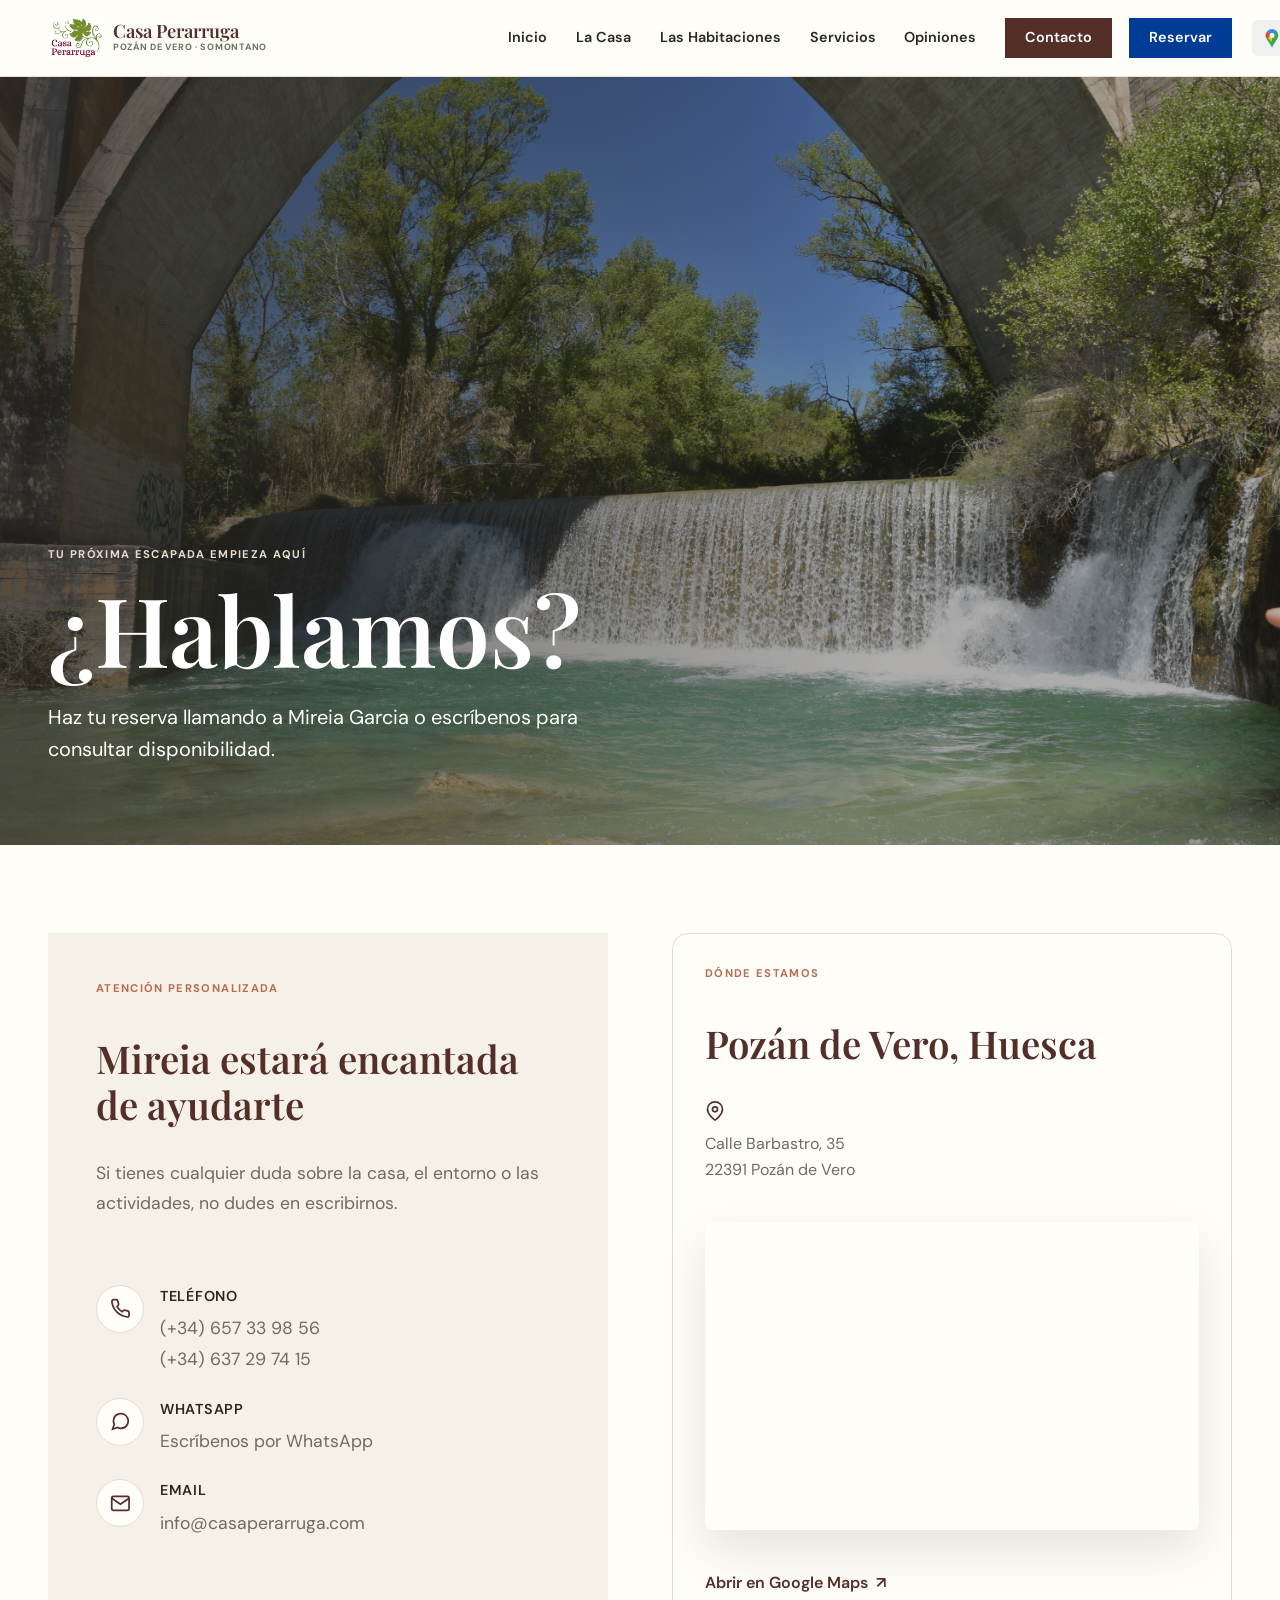
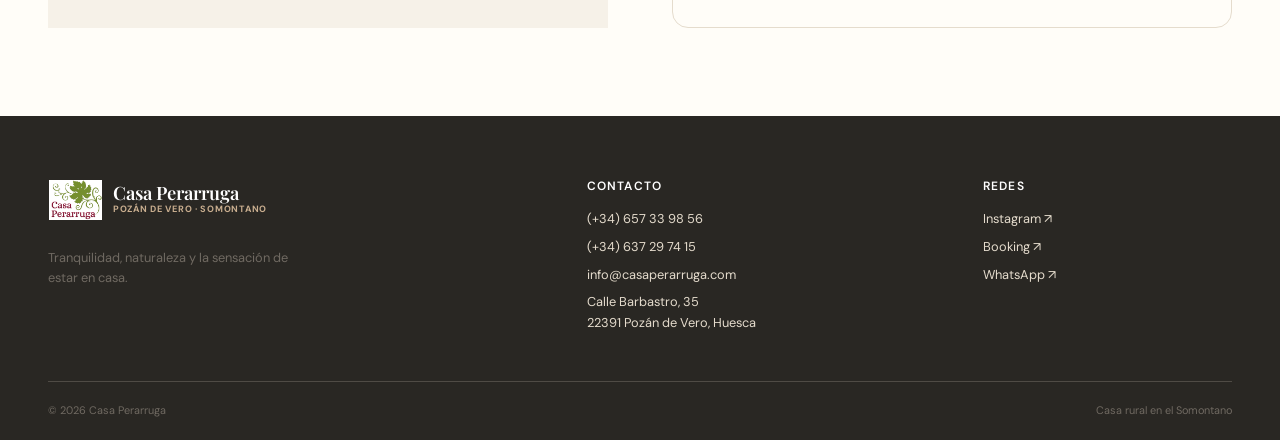
==== commit 95c2ef7d: "Arreglado flecha emojis iphone" ====
--- a/contacto.html
+++ b/contacto.html
@@ -44,10 +44,10 @@
                   <a href="la-casa.html#casa-espacios">Descubre la Casa</a>
                 </li>
                 <li>
-                  <a href="la-casa.html#entorno-casa">Explora el Entorno</a>
-                </li>
-                <li>
-                  <a href="la-casa.html#about-us-title">Sobre Nosotros</a>
+                  <a href="la-casa.html#entorno-casa">Explora el Entorno</a>
+                </li>
+                <li>
+                  <a href="la-casa.html#about-us-title">Sobre Nosotros</a>
                 </li>
               </ul>
             </li>
@@ -60,116 +60,187 @@
                 <li><a href="habitacion-syrah.html">Syrah</a></li>
               </ul>
             </li>
-            <li class="nav-dropdown">
-              <a href="servicios.html">Servicios</a>
-              <ul class="nav-dropdown__menu">
-                <li><a href="servicios.html#servicios-title">Servicios incluidos</a></li>
-                <li><a href="servicios.html#desayuno-title">Desayuno &amp; Cocina</a></li>
-                <li><a href="servicios.html#productos-title">Productos</a></li>
-                <li><a href="servicios.html#actividades-title">Actividades</a></li>
-              </ul>
-            </li>
-<li><a href="opiniones.html">Opiniones</a></li>
+            <li class="nav-dropdown">
+              <a href="servicios.html">Servicios</a>
+              <ul class="nav-dropdown__menu">
+                <li>
+                  <a href="servicios.html#servicios-title"
+                    >Servicios incluidos</a
+                  >
+                </li>
+                <li>
+                  <a href="servicios.html#desayuno-title"
+                    >Desayuno &amp; Cocina</a
+                  >
+                </li>
+                <li><a href="servicios.html#productos-title">Productos</a></li>
+                <li>
+                  <a href="servicios.html#actividades-title">Actividades</a>
+                </li>
+              </ul>
+            </li>
+            <li><a href="opiniones.html">Opiniones</a></li>
             <li>
               <a class="nav-cta" href="contacto.html" aria-current="page"
                 >Contacto</a
               >
             </li>
             <li>
-              <a class="nav-cta nav-cta--booking" href="https://www.booking.com/hotel/es/casa-perarruga.es.html?label=casa-perarruga-aPDXB5siTOXOJWH2P6ihbQS466324829192%3Apl%3Ata%3Ap1%3Ap2%3Aac%3Aap%3Aneg%3Afi%3Atikwd-368432872474%3Alp9197910%3Ali%3Adec%3Adm%3Appccp%3DUmFuZG9tSVYkc2RlIyh9YcGt_tphEo8pawEozW2KQ80&amp;sid=4bc61bdd47e0f33b08dd6b1c204d0a0e&amp;gclid=CjwKCAjw_KjVBhAHEiwAnC0N9K6-22BFaxeWyyTwNk_1AvTN_GtbEFXbpusUPiJRdxfGMWek1PBj7BoCmowQAvD_BwE&amp;aid=311090&amp;ucfs=1&amp;arphpl=1&amp;dest_id=-397373&amp;dest_type=city&amp;group_adults=2&amp;req_adults=2&amp;no_rooms=1&amp;group_children=0&amp;req_children=0&amp;hpos=1&amp;hapos=1&amp;sr_order=popularity&amp;srpvid=c06a6f31c897105a&amp;srepoch=1789573737&amp;from=searchresults" target="_blank" rel="noopener noreferrer">Reservar</a>
-            </li>
-            <li>
-              <a class="nav-cta nav-cta--maps" href="https://www.google.com/maps/place/Casa+Perarruga/@42.0810621,0.0323844,17z/data=!3m1!4b1!4m9!3m8!1s0x12a7887ef8998ebd:0x75d4f2448e5ed195!5m2!4m1!1i2!8m2!3d42.0810581!4d0.0349593!16s%2Fg%2F11c52byd4_?entry=ttu" target="_blank" rel="noopener noreferrer" aria-label="Ver en Google Maps" title="Ver en Google Maps">
-                <img src="assets/icons/google-maps.svg" alt="" />
-              </a>
-            </li>
-          </ul>
+              <a
+                class="nav-cta nav-cta--booking"
+                href="https://www.booking.com/hotel/es/casa-perarruga.es.html?label=casa-perarruga-aPDXB5siTOXOJWH2P6ihbQS466324829192%3Apl%3Ata%3Ap1%3Ap2%3Aac%3Aap%3Aneg%3Afi%3Atikwd-368432872474%3Alp9197910%3Ali%3Adec%3Adm%3Appccp%3DUmFuZG9tSVYkc2RlIyh9YcGt_tphEo8pawEozW2KQ80&amp;sid=4bc61bdd47e0f33b08dd6b1c204d0a0e&amp;gclid=CjwKCAjw_KjVBhAHEiwAnC0N9K6-22BFaxeWyyTwNk_1AvTN_GtbEFXbpusUPiJRdxfGMWek1PBj7BoCmowQAvD_BwE&amp;aid=311090&amp;ucfs=1&amp;arphpl=1&amp;dest_id=-397373&amp;dest_type=city&amp;group_adults=2&amp;req_adults=2&amp;no_rooms=1&amp;group_children=0&amp;req_children=0&amp;hpos=1&amp;hapos=1&amp;sr_order=popularity&amp;srpvid=c06a6f31c897105a&amp;srepoch=1789573737&amp;from=searchresults"
+                target="_blank"
+                rel="noopener noreferrer"
+                >Reservar</a
+              >
+            </li>
+            <li>
+              <a
+                class="nav-cta nav-cta--maps"
+                href="https://www.google.com/maps/place/Casa+Perarruga/@42.0810621,0.0323844,17z/data=!3m1!4b1!4m9!3m8!1s0x12a7887ef8998ebd:0x75d4f2448e5ed195!5m2!4m1!1i2!8m2!3d42.0810581!4d0.0349593!16s%2Fg%2F11c52byd4_?entry=ttu"
+                target="_blank"
+                rel="noopener noreferrer"
+                aria-label="Ver en Google Maps"
+                title="Ver en Google Maps"
+              >
+                <img src="assets/icons/google-maps.svg" alt="" />
+              </a>
+            </li>
+          </ul>
         </nav>
       </div>
     </header>
-    <main class="contact-page-wrap">
-      <!-- HERO -->
-      <section class="page-hero page-width">
-        <p class="eyebrow">Tu próxima escapada empieza aquí</p>
-        <h1>¿Hablamos?</h1>
-        <p>
-          Haz tu reserva llamando a Mireia Garcia o escríbenos para consultar disponibilidad.
-        </p>
-      </section>
-
-      <!-- CONTACT SECTION -->
-      <section class="contact-section section page-width">
-        <div class="contact-grid">
-          
-          <!-- INFO PANEL -->
-          <div class="contact-panel">
-            <p class="eyebrow">Atención personalizada</p>
-            <h2>Mireia estará encantada de ayudarte</h2>
-            <p class="contact-panel__intro">Si tienes cualquier duda sobre la casa, el entorno o las actividades, no dudes en escribirnos.</p>
-            
-            <ul class="contact-list">
-              <li>
-                <div class="contact-list__icon" aria-hidden="true">
-                  <svg viewBox="0 0 24 24" fill="none" stroke="currentColor" stroke-width="2"><path d="M22 16.92v3a2 2 0 0 1-2.18 2 19.79 19.79 0 0 1-8.63-3.07 19.5 19.5 0 0 1-6-6 19.79 19.79 0 0 1-3.07-8.67A2 2 0 0 1 4.11 2h3a2 2 0 0 1 2 1.72 12.84 12.84 0 0 0 .7 2.81 2 2 0 0 1-.45 2.11L8.09 9.91a16 16 0 0 0 6 6l1.27-1.27a2 2 0 0 1 2.11-.45 12.84 12.84 0 0 0 2.81.7A2 2 0 0 1 22 16.92z"></path></svg>
-                </div>
-                <div class="contact-list__info">
-                  <strong>Teléfono</strong>
-                  <a href="tel:+34657339856">(+34) 657 33 98 56</a>
-                  <a href="tel:+34637297415">(+34) 637 29 74 15</a>
-                </div>
-              </li>
-              <li>
-                <div class="contact-list__icon" aria-hidden="true">
-                  <svg viewBox="0 0 24 24" fill="none" stroke="currentColor" stroke-width="2"><path d="M21 11.5a8.38 8.38 0 0 1-.9 3.8 8.5 8.5 0 0 1-7.6 4.7 8.38 8.38 0 0 1-3.8-.9L3 21l1.9-5.7a8.38 8.38 0 0 1-.9-3.8 8.5 8.5 0 0 1 4.7-7.6 8.38 8.38 0 0 1 3.8-.9h.5a8.48 8.48 0 0 1 8 8v.5z"></path></svg>
-                </div>
-                <div class="contact-list__info">
-                  <strong>WhatsApp</strong>
-                  <a href="https://api.whatsapp.com/send/?phone=34657339856&amp;text=Hola%2C+%C2%BFpod%C3%A9is+ayudarme%3F" target="_blank" rel="noopener noreferrer">Escríbenos por WhatsApp</a>
-                </div>
-              </li>
-              <li>
-                <div class="contact-list__icon" aria-hidden="true">
-                  <svg viewBox="0 0 24 24" fill="none" stroke="currentColor" stroke-width="2"><path d="M4 4h16c1.1 0 2 .9 2 2v12c0 1.1-.9 2-2 2H4c-1.1 0-2-.9-2-2V6c0-1.1.9-2 2-2z"></path><polyline points="22,6 12,13 2,6"></polyline></svg>
-                </div>
-                <div class="contact-list__info">
-                  <strong>Email</strong>
-                  <a href="mailto:info@casaperarruga.com">info@casaperarruga.com</a>
-                </div>
-              </li>
-            </ul>
-          </div>
-
-          <!-- MAP PANEL -->
-          <div class="contact-panel contact-panel--map">
-            <p class="eyebrow">Dónde estamos</p>
-            <h2>Pozán de Vero, Huesca</h2>
-            <address class="contact-panel__address">
-              <svg viewBox="0 0 24 24" fill="none" stroke="currentColor" stroke-width="2" width="20" height="20"><path d="M21 10c0 7-9 13-9 13s-9-6-9-13a9 9 0 0 1 18 0z"></path><circle cx="12" cy="10" r="3"></circle></svg>
-              Calle Barbastro, 35<br>22391 Pozán de Vero
-            </address>
-            <div class="map-container">
-              <iframe 
-                src="https://www.google.com/maps/embed?pb=!1m18!1m12!1m3!1d2938.85041797436!2d0.032384400000000006!3d42.081058100000006!2m3!1f0!2f0!3f0!3m2!1i1024!2i768!4f13.1!3m3!1m2!1s0x12a7887ef8998ebd%3A0x75d4f2448e5ed195!2sCasa%20Perarruga!5e0!3m2!1ses!2ses!4v1714567891234!5m2!1ses!2ses" 
-                width="100%" 
-                height="300" 
-                style="border:0; border-radius: 0.5rem;" 
-                allowfullscreen="" 
-                loading="lazy" 
-                referrerpolicy="no-referrer-when-downgrade">
-              </iframe>
-            </div>
-            <a 
-              class="contact-map-link" 
-              href="https://www.google.com/maps/place/Casa+Perarruga/@42.0810621,0.0323844,17z/data=!3m1!4b1!4m9!3m8!1s0x12a7887ef8998ebd:0x75d4f2448e5ed195!5m2!4m1!1i2!8m2!3d42.0810581!4d0.0349593!16s%2Fg%2F11c52byd4_?entry=ttu" 
-              target="_blank" 
-              rel="noopener noreferrer"
-            >
-              Abrir en Google Maps <span aria-hidden="true">↗</span>
-            </a>
-          </div>
-
-        </div>
-      </section>
+    <main class="contact-page-wrap">
+      <!-- HERO -->
+      <section class="page-hero page-width">
+        <p class="eyebrow">Tu próxima escapada empieza aquí</p>
+        <h1>¿Hablamos?</h1>
+        <p>
+          Haz tu reserva llamando a Mireia Garcia o escríbenos para consultar
+          disponibilidad.
+        </p>
+      </section>
+
+      <!-- CONTACT SECTION -->
+      <section class="contact-section section page-width">
+        <div class="contact-grid">
+          <!-- INFO PANEL -->
+          <div class="contact-panel">
+            <p class="eyebrow">Atención personalizada</p>
+            <h2>Mireia estará encantada de ayudarte</h2>
+            <p class="contact-panel__intro">
+              Si tienes cualquier duda sobre la casa, el entorno o las
+              actividades, no dudes en escribirnos.
+            </p>
+
+            <ul class="contact-list">
+              <li>
+                <div class="contact-list__icon" aria-hidden="true">
+                  <svg
+                    viewBox="0 0 24 24"
+                    fill="none"
+                    stroke="currentColor"
+                    stroke-width="2"
+                  >
+                    <path
+                      d="M22 16.92v3a2 2 0 0 1-2.18 2 19.79 19.79 0 0 1-8.63-3.07 19.5 19.5 0 0 1-6-6 19.79 19.79 0 0 1-3.07-8.67A2 2 0 0 1 4.11 2h3a2 2 0 0 1 2 1.72 12.84 12.84 0 0 0 .7 2.81 2 2 0 0 1-.45 2.11L8.09 9.91a16 16 0 0 0 6 6l1.27-1.27a2 2 0 0 1 2.11-.45 12.84 12.84 0 0 0 2.81.7A2 2 0 0 1 22 16.92z"
+                    ></path>
+                  </svg>
+                </div>
+                <div class="contact-list__info">
+                  <strong>Teléfono</strong>
+                  <a href="tel:+34657339856">(+34) 657 33 98 56</a>
+                  <a href="tel:+34637297415">(+34) 637 29 74 15</a>
+                </div>
+              </li>
+              <li>
+                <div class="contact-list__icon" aria-hidden="true">
+                  <svg
+                    viewBox="0 0 24 24"
+                    fill="none"
+                    stroke="currentColor"
+                    stroke-width="2"
+                  >
+                    <path
+                      d="M21 11.5a8.38 8.38 0 0 1-.9 3.8 8.5 8.5 0 0 1-7.6 4.7 8.38 8.38 0 0 1-3.8-.9L3 21l1.9-5.7a8.38 8.38 0 0 1-.9-3.8 8.5 8.5 0 0 1 4.7-7.6 8.38 8.38 0 0 1 3.8-.9h.5a8.48 8.48 0 0 1 8 8v.5z"
+                    ></path>
+                  </svg>
+                </div>
+                <div class="contact-list__info">
+                  <strong>WhatsApp</strong>
+                  <a
+                    href="https://api.whatsapp.com/send/?phone=34657339856&amp;text=Hola%2C+%C2%BFpod%C3%A9is+ayudarme%3F"
+                    target="_blank"
+                    rel="noopener noreferrer"
+                    >Escríbenos por WhatsApp</a
+                  >
+                </div>
+              </li>
+              <li>
+                <div class="contact-list__icon" aria-hidden="true">
+                  <svg
+                    viewBox="0 0 24 24"
+                    fill="none"
+                    stroke="currentColor"
+                    stroke-width="2"
+                  >
+                    <path
+                      d="M4 4h16c1.1 0 2 .9 2 2v12c0 1.1-.9 2-2 2H4c-1.1 0-2-.9-2-2V6c0-1.1.9-2 2-2z"
+                    ></path>
+                    <polyline points="22,6 12,13 2,6"></polyline>
+                  </svg>
+                </div>
+                <div class="contact-list__info">
+                  <strong>Email</strong>
+                  <a href="mailto:info@casaperarruga.com"
+                    >info@casaperarruga.com</a
+                  >
+                </div>
+              </li>
+            </ul>
+          </div>
+
+          <!-- MAP PANEL -->
+          <div class="contact-panel contact-panel--map">
+            <p class="eyebrow">Dónde estamos</p>
+            <h2>Pozán de Vero, Huesca</h2>
+            <address class="contact-panel__address">
+              <svg
+                viewBox="0 0 24 24"
+                fill="none"
+                stroke="currentColor"
+                stroke-width="2"
+                width="20"
+                height="20"
+              >
+                <path d="M21 10c0 7-9 13-9 13s-9-6-9-13a9 9 0 0 1 18 0z"></path>
+                <circle cx="12" cy="10" r="3"></circle>
+              </svg>
+              Calle Barbastro, 35<br />22391 Pozán de Vero
+            </address>
+            <div class="map-container">
+              <iframe
+                src="https://www.google.com/maps/embed?pb=!1m18!1m12!1m3!1d2938.85041797436!2d0.032384400000000006!3d42.081058100000006!2m3!1f0!2f0!3f0!3m2!1i1024!2i768!4f13.1!3m3!1m2!1s0x12a7887ef8998ebd%3A0x75d4f2448e5ed195!2sCasa%20Perarruga!5e0!3m2!1ses!2ses!4v1714567891234!5m2!1ses!2ses"
+                width="100%"
+                height="300"
+                style="border: 0; border-radius: 0.5rem"
+                allowfullscreen=""
+                loading="lazy"
+                referrerpolicy="no-referrer-when-downgrade"
+              >
+              </iframe>
+            </div>
+            <a
+              class="contact-map-link"
+              href="https://www.google.com/maps/place/Casa+Perarruga/@42.0810621,0.0323844,17z/data=!3m1!4b1!4m9!3m8!1s0x12a7887ef8998ebd:0x75d4f2448e5ed195!5m2!4m1!1i2!8m2!3d42.0810581!4d0.0349593!16s%2Fg%2F11c52byd4_?entry=ttu"
+              target="_blank"
+              rel="noopener noreferrer"
+            >
+              Abrir en Google Maps <span aria-hidden="true">↗&#xFE0E;</span>
+            </a>
+          </div>
+        </div>
+      </section>
     </main>
     <footer class="site-footer">
       <div class="page-width footer-grid">
@@ -209,17 +280,17 @@
               href="https://www.instagram.com/casaperarruga"
               target="_blank"
               rel="noopener noreferrer"
-              >Instagram <span aria-hidden="true">↗</span></a
+              >Instagram <span aria-hidden="true">↗&#xFE0E;</span></a
             ><a
               href="https://www.booking.com/hotel/es/casa-perarruga.es.html?label=casa-perarruga-aPDXB5siTOXOJWH2P6ihbQS466324829192%3Apl%3Ata%3Ap1%3Ap2%3Aac%3Aap%3Aneg%3Afi%3Atikwd-368432872474%3Alp9197910%3Ali%3Adec%3Adm%3Appccp%3DUmFuZG9tSVYkc2RlIyh9YcGt_tphEo8pawEozW2KQ80&amp;sid=4bc61bdd47e0f33b08dd6b1c204d0a0e&amp;gclid=CjwKCAjw_KjVBhAHEiwAnC0N9K6-22BFaxeWyyTwNk_1AvTN_GtbEFXbpusUPiJRdxfGMWek1PBj7BoCmowQAvD_BwE&amp;aid=311090&amp;ucfs=1&amp;arphpl=1&amp;dest_id=-397373&amp;dest_type=city&amp;group_adults=2&amp;req_adults=2&amp;no_rooms=1&amp;group_children=0&amp;req_children=0&amp;hpos=1&amp;hapos=1&amp;sr_order=popularity&amp;srpvid=c06a6f31c897105a&amp;srepoch=1789573737&amp;from=searchresults"
               target="_blank"
               rel="noopener noreferrer"
-              >Booking <span aria-hidden="true">↗</span></a
+              >Booking <span aria-hidden="true">↗&#xFE0E;</span></a
             ><a
               href="https://api.whatsapp.com/send/?phone=34657339856&amp;text=Hola%2C+%C2%BFpod%C3%A9is+ayudarme%3F&amp;type=phone_number&amp;app_absent=0"
               target="_blank"
               rel="noopener noreferrer"
-              >WhatsApp <span aria-hidden="true">↗</span></a
+              >WhatsApp <span aria-hidden="true">↗&#xFE0E;</span></a
             >
           </div>
         </div>
--- a/assets/css/styles.css
+++ b/assets/css/styles.css
@@ -53,7 +53,7 @@
 
 a:focus-visible,
 button:focus-visible,
-input:focus-visible+.menu-button {
+input:focus-visible + .menu-button {
   outline: 3px solid var(--clay);
   outline-offset: 4px;
 }
@@ -175,19 +175,19 @@
   box-shadow: var(--shadow);
 }
 
-.menu-toggle:checked~.site-nav {
+.menu-toggle:checked ~ .site-nav {
   display: block;
 }
 
-.menu-toggle:checked+.menu-button span:nth-child(1) {
+.menu-toggle:checked + .menu-button span:nth-child(1) {
   transform: translateY(0.42rem) rotate(45deg);
 }
 
-.menu-toggle:checked+.menu-button span:nth-child(2) {
+.menu-toggle:checked + .menu-button span:nth-child(2) {
   opacity: 0;
 }
 
-.menu-toggle:checked+.menu-button span:nth-child(3) {
+.menu-toggle:checked + .menu-button span:nth-child(3) {
   transform: translateY(-0.42rem) rotate(-45deg);
 }
 
@@ -203,11 +203,11 @@
   position: relative;
 }
 
-.nav-dropdown>a {
+.nav-dropdown > a {
   font-weight: 700;
 }
 
-.nav-dropdown>a span {
+.nav-dropdown > a span {
   display: none;
 }
 
@@ -240,7 +240,7 @@
 
 .nav-dropdown:hover .nav-dropdown__menu,
 .nav-dropdown:focus-within .nav-dropdown__menu,
-.menu-toggle:checked~.site-nav .nav-dropdown__menu {
+.menu-toggle:checked ~ .site-nav .nav-dropdown__menu {
   max-height: 15rem;
   opacity: 1;
   visibility: visible;
@@ -296,7 +296,7 @@
   flex-direction: column;
   justify-content: flex-end;
   min-height: min(48rem, calc(100svh - 4.75rem));
-  padding-block: 5rem 4rem;
+  padding-block: 2rem 4rem;
   color: var(--white);
   background-image:
     linear-gradient(100deg, rgb(41 39 35 / 78%) 0%, rgb(41 39 35 / 38%) 70%),
@@ -469,7 +469,7 @@
   margin-bottom: 2rem;
 }
 
-.surroundings__intro>div,
+.surroundings__intro > div,
 .surroundings__lead {
   min-width: 0;
 }
@@ -550,7 +550,7 @@
   color: var(--wine);
 }
 
-.interest-card__content>p:last-of-type {
+.interest-card__content > p:last-of-type {
   margin-bottom: 1.25rem;
   color: var(--muted);
   font-size: 0.82rem;
@@ -666,7 +666,7 @@
 
 .house-cta {
   align-self: flex-start;
-  margin-top: auto;
+  margin-top: 25px;
   background: var(--wine);
 }
 
@@ -804,7 +804,7 @@
   margin-bottom: 0;
 }
 
-.section-heading>p {
+.section-heading > p {
   max-width: 26rem;
   margin-bottom: 0;
   color: var(--muted);
@@ -959,7 +959,7 @@
   border-top: 1px solid var(--stone);
 }
 
-.service-list article>span {
+.service-list article > span {
   display: block;
   margin-bottom: 1.25rem;
   color: var(--clay);
@@ -1003,7 +1003,7 @@
   line-height: 0.9;
 }
 
-.rating>span {
+.rating > span {
   color: var(--stone);
   font-size: 1.2rem;
 }
@@ -1160,7 +1160,7 @@
   color: var(--white);
   background-image:
     linear-gradient(100deg, rgb(41 39 35 / 78%) 0%, rgb(41 39 35 / 38%) 70%),
-    url("../img/Casa_Perarruga_Exterior.jpg");
+    url("../img/Foto_Portada_Casa.JPG");
   background-position: center;
   background-size: cover;
   border-bottom: 0;
@@ -1174,14 +1174,21 @@
   order: 2;
 }
 
-.page-hero h1 {
+.page-hero h1,
+.hero h1,
+.svc-page .page-hero h1,
+.opinions-page .page-hero h1 {
   max-width: 13ch;
   margin-bottom: 1.25rem;
   color: var(--wine);
   font-size: clamp(2.8rem, 9vw, 6rem);
 }
 
-.house-page .page-hero h1 {
+/*titulos*/
+.house-page .page-hero h1,
+.hero h1,
+.svc-page .page-hero h1,
+.opinions-page .page-hero h1 {
   color: var(--white);
 }
 
@@ -1190,18 +1197,18 @@
   color: var(--stone);
 }
 
-.page-hero>p:last-child {
+.page-hero > p:last-child {
   max-width: 38rem;
   margin-bottom: 0;
   color: var(--muted);
   font-size: 1.1rem;
 }
 
-.house-page .page-hero>p:last-child {
+.house-page .page-hero > p:last-child {
   color: var(--stone);
 }
 
-.house-page .page-hero>p:not(.eyebrow) {
+.house-page .page-hero > p:not(.eyebrow) {
   max-width: 33rem;
   margin-bottom: 1rem;
   color: var(--white);
@@ -1220,7 +1227,7 @@
   color: var(--white);
   background-image:
     linear-gradient(100deg, rgb(41 39 35 / 78%) 0%, rgb(41 39 35 / 38%) 70%),
-    url("../img/105484343.jpg");
+    url("../img/Foto_Habitaciones.JPG");
   background-position: center;
   background-size: cover;
   border-bottom: 0;
@@ -1230,7 +1237,7 @@
   color: var(--white);
 }
 
-.rooms-hero>p:last-child {
+.rooms-hero > p:last-child {
   max-width: 33rem;
   margin-bottom: 0;
   color: var(--white);
@@ -1351,14 +1358,13 @@
   color: var(--white);
 }
 
-.room-detail-hero>p:last-child {
+.room-detail-hero > p:last-child {
   max-width: 33rem;
   min-height: 5.3rem;
   color: var(--white);
   font-size: clamp(1rem, 2.5vw, 1.25rem);
 }
 
-.hero,
 .house-page .page-hero,
 .rooms-hero,
 .room-detail-hero {
@@ -1485,14 +1491,17 @@
 }
 
 .room-amenities__cards {
-  display: grid;
-  grid-template-columns: repeat(auto-fit, minmax(22rem, 1fr));
+  display: flex;
+  flex-wrap: wrap;
+  justify-content: center; /* Esto es lo que centra la tarjeta inferior */
   gap: 1.25rem;
   max-width: 50rem;
   margin: 0 auto;
 }
 
 .room-amenities__card {
+  flex: 0 0 calc(50% - 0.65rem); /* Calcula el tamaño exacto para que quepan dos por fila */
+  min-width: 22rem;
   border: 1px solid var(--stone);
   border-radius: var(--radius);
   overflow: hidden;
@@ -1765,7 +1774,7 @@
     margin-bottom: 3rem;
   }
 
-  .surroundings__intro>div,
+  .surroundings__intro > div,
   .surroundings__lead {
     flex: 1 1 0;
   }
@@ -1802,7 +1811,7 @@
     padding: 1.1rem 1.2rem 1.2rem;
   }
 
-  .interest-card__content>p:last-of-type {
+  .interest-card__content > p:last-of-type {
     font-size: 0.9rem;
     line-height: 1.7;
   }
@@ -1889,7 +1898,6 @@
 }
 
 @media (prefers-reduced-motion: reduce) {
-
   *,
   *::before,
   *::after {
@@ -1961,7 +1969,6 @@
   padding: 5rem 0 3rem;
 }
 
-
 #about-us-title {
   scroll-margin-top: 6rem;
 }
@@ -2003,7 +2010,9 @@
   display: flex;
   flex-direction: column;
   gap: 0.75rem;
-  transition: box-shadow 0.2s, transform 0.2s;
+  transition:
+    box-shadow 0.2s,
+    transform 0.2s;
 }
 
 .svc-card:hover {
@@ -2168,7 +2177,9 @@
   color: var(--wine);
   cursor: pointer;
   backdrop-filter: blur(4px);
-  transition: background 0.2s, box-shadow 0.2s;
+  transition:
+    background 0.2s,
+    box-shadow 0.2s;
   line-height: 1;
 }
 
@@ -2357,20 +2368,29 @@
 
 .svc-activities__cta-btn {
   display: inline-flex;
-  background: #6b2c3a;
-  color: #ffffff;
-  padding: 0.8rem 1.5rem;
-  border-radius: 50px;
-  font-weight: 600;
+  justify-content: center; /* Centra el texto horizontalmente */
+  text-align: center; /* Garantiza que las dos líneas en móvil queden simétricas */
+  background: var(--wine); /* Usa el color principal exacto de la web */
+  color: var(--white) !important;
+  padding: 0.9rem 1.8rem; /* Da un poco más de aire alrededor del texto */
+  border-radius: 0.5rem; /* Cambia la forma de "píldora" por un rectángulo redondeado más elegante */
+  font-weight: 700;
   text-decoration: none;
   font-size: 0.95rem;
-  transition: transform 0.2s, background 0.2s;
-}
-
-.svc-activities__cta-btn:hover {
-  background: var(--wine);
-  transform: translateY(-2px);
-  color: #ffffff;
+  line-height: 1.4; /* Mejora la legibilidad cuando el texto salta a la segunda línea */
+  box-shadow: 0 0.4rem 1rem rgba(84, 47, 42, 0.2); /* Añade una sombra suave para darle profundidad */
+  transition: all 0.25s ease;
+}
+
+.svc-activities__cta-btn:hover,
+.svc-activities__cta-btn:focus-visible {
+  background: var(
+    --clay
+  ); /* Cambia al color arcilla al pasar el ratón, como los demás botones */
+  transform: translateY(
+    -3px
+  ); /* Efecto de levitación un poco más pronunciado */
+  box-shadow: 0 0.6rem 1.5rem rgba(84, 47, 42, 0.3); /* La sombra se amplía al flotar */
 }
 
 .activities-grid {
@@ -2392,7 +2412,9 @@
   display: flex;
   flex-direction: column;
   overflow: hidden;
-  transition: box-shadow 0.2s, transform 0.2s;
+  transition:
+    box-shadow 0.2s,
+    transform 0.2s;
 }
 
 .activity-card:hover {
@@ -2474,7 +2496,9 @@
   letter-spacing: 0.02em;
   border-bottom: 1px dashed currentColor;
   padding-bottom: 0.1rem;
-  transition: color 0.18s ease, transform 0.18s ease;
+  transition:
+    color 0.18s ease,
+    transform 0.18s ease;
   align-self: flex-start;
 }
 
@@ -2682,487 +2706,591 @@
   border-bottom: 0;
 }
 
-.svc-page .page-hero h1 {
-  color: var(--white);
-  max-width: none;
-}
-
-.svc-page .page-hero>p:not(.eyebrow) {
+.svc-page .page-hero > p:not(.eyebrow) {
   max-width: 33rem;
   margin-bottom: 1rem;
   color: var(--white);
   font-size: clamp(1rem, 2.5vw, 1.25rem);
 }
 
-.svc-page .page-hero>p:last-child {
+.svc-page .page-hero > p:last-child {
   color: var(--white);
 }
 
 .svc-page .page-hero .eyebrow {
   color: var(--stone);
-}
-/* --------------------------------------------
-   PÁGINA DE OPINIONES
--------------------------------------------- */
-
-/* Hero */
-.opinions-page {
-  display: flex;
-  flex-direction: column;
-}
-
-.opinions-page .page-hero {
-  display: flex;
-  flex-direction: column;
-  justify-content: flex-end;
-  min-height: min(48rem, calc(100svh - 4.75rem));
-  width: 100%;
-  max-width: none;
-  margin-inline: 0;
-  padding: 5rem max(1rem, calc((100% - var(--content-width)) / 2)) 4rem;
-  color: var(--white);
-  background-image:
-    linear-gradient(100deg, rgb(41 39 35 / 78%) 0%, rgb(41 39 35 / 38%) 70%),
-    url("../img/pozan_de_vero_-_somontano_de_barbastro_-_foto_mariano_olivera_1.jpg");
-  background-position: center;
-  background-size: cover;
-  border-bottom: 0;
-  text-align: left;
-}
-
-.opinions-page .page-hero h1 {
-  color: var(--white);
-  max-width: none;
-}
-
-.opinions-page .page-hero .eyebrow {
-  color: var(--stone);
-}
-
-.opinions-page .page-hero>p:not(.eyebrow) {
-  max-width: 38rem;
-  margin-bottom: 1rem;
-  color: var(--white);
-  font-size: clamp(1rem, 2.5vw, 1.25rem);
-}
-
-/* Widget */
-.reviews-widget-section {
-  background: #ffffff;
-  padding-block: clamp(3rem, 7vw, 5.5rem);
-}
-
-.reviews-widget-container {
-  margin-inline: auto;
-  max-width: 1200px;
-  padding-inline: clamp(1rem, 4vw, 2rem);
-}
-
-/* CTA */
-.opinions-cta {
-  padding-block: clamp(3rem, 6vw, 5rem);
-}
-
-.opinions-cta__inner {
-  display: flex;
-  flex-direction: column;
-  align-items: center;
-  text-align: center;
-  gap: 1.5rem;
-}
-
-.opinions-cta__inner h2 {
-  font-family: var(--heading);
-  font-size: clamp(1.6rem, 3.5vw, 2.2rem);
-  color: var(--wine);
-  margin: 0;
-}
-/* Reviews Section */
-.reviews-section {
-  background: #ffffff;
-  padding-block: clamp(3rem, 7vw, 5.5rem);
-}
-
-/* Score bar */
-.reviews-score-bar {
-  display: flex;
-  align-items: center;
-  gap: 1.5rem;
-  margin-bottom: 3rem;
-  padding: 1.5rem 2rem;
-  background: var(--paper);
-  border: 1px solid var(--stone);
-  border-radius: 1rem;
-}
-
-.reviews-score-bar__badge {
-  display: flex;
-  flex-direction: column;
-  align-items: center;
-  justify-content: center;
-  background: var(--wine);
-  color: #fff;
-  border-radius: 0.75rem;
-  padding: 0.75rem 1.25rem;
-  min-width: 5rem;
-  flex-shrink: 0;
-}
-
-.reviews-score-bar__number {
-  font-family: var(--heading);
-  font-size: 2rem;
-  font-weight: 700;
-  line-height: 1;
-}
-
-.reviews-score-bar__label {
-  font-size: 0.75rem;
-  font-weight: 500;
-  letter-spacing: 0.03em;
-  margin-top: 0.2rem;
-}
-
-.reviews-score-bar__text p {
-  margin: 0 0 0.5rem;
-  font-size: 0.9rem;
-  color: var(--muted);
-}
-
-.reviews-score-bar__stars {
-  display: flex;
-  gap: 2px;
-  color: #f5a623;
-}
-
-.reviews-score-bar__stars svg {
-  width: 1.1rem;
-  height: 1.1rem;
-}
-
-/* Reviews grid */
-.reviews-grid {
-  display: grid;
-  grid-template-columns: repeat(auto-fill, minmax(17rem, 1fr));
-  gap: 1.25rem;
-  margin-bottom: 3rem;
-}
-
-@media (min-width: 60rem) {
-  .reviews-grid {
-    grid-template-columns: repeat(3, 1fr);
-  }
-}
-
-/* Review card */
-.review-card {
-  background: var(--paper);
-  border: 1px solid var(--stone);
-  border-radius: 1rem;
-  padding: 1.5rem;
-  display: flex;
-  flex-direction: column;
-  gap: 1rem;
-  transition: box-shadow 0.2s, transform 0.2s;
-}
-
-.review-card:hover {
-  box-shadow: 0 8px 24px rgba(84,47,42,0.10);
-  transform: translateY(-3px);
-}
-
-.review-card--featured {
-  border-color: var(--wine);
-  background: linear-gradient(135deg, #fdf6f0 0%, var(--paper) 100%);
-}
-
-.review-card__header {
-  display: flex;
-  align-items: center;
-  gap: 0.75rem;
-}
-
-.review-card__avatar {
-  width: 2.6rem;
-  height: 2.6rem;
-  border-radius: 50%;
-  color: #fff;
-  font-weight: 700;
-  font-size: 1.1rem;
-  display: grid;
-  place-items: center;
-  flex-shrink: 0;
-}
-
-.review-card__name {
-  display: block;
-  font-size: 0.95rem;
-  color: var(--ink);
-}
-
-.review-card__country {
-  font-size: 0.8rem;
-  color: var(--muted);
-}
-
-.review-card__score {
-  margin-left: auto;
-  background: var(--wine);
-  color: #fff;
-  font-family: var(--heading);
-  font-size: 0.9rem;
-  font-weight: 700;
-  width: 2.2rem;
-  height: 2.2rem;
-  border-radius: 0.5rem;
-  display: grid;
-  place-items: center;
-  flex-shrink: 0;
-}
-
-.review-card__text {
-  margin: 0;
-  font-size: 0.9rem;
-  line-height: 1.7;
-  color: var(--muted);
-  font-style: italic;
-}
-
-/* Reviews CTA */
-.reviews-cta {
-  display: flex;
-  justify-content: center;
-}
-
-.reviews-cta__btn {
-  display: inline-flex;
-  align-items: center;
-  gap: 0.6rem;
-  padding: 0.9rem 2rem;
-  background: transparent;
-  border: 2px solid var(--wine);
-  color: var(--wine);
-  border-radius: 50px;
-  font-weight: 600;
-  font-size: 0.95rem;
-  text-decoration: none;
-  transition: background 0.2s, color 0.2s, transform 0.2s;
-}
-
-.reviews-cta__btn:hover {
-  background: var(--wine);
-  color: #fff;
-  transform: translateY(-2px);
-}
-/* --------------------------------------------
-   PÁGINA DE CONTACTO
--------------------------------------------- */
-.contact-page-wrap {
-  display: flex;
-  flex-direction: column;
-}
-
-.contact-page-wrap .page-hero {
-  display: flex;
-  flex-direction: column;
-  justify-content: flex-end;
-  min-height: min(48rem, calc(100svh - 4.75rem));
-  width: 100%;
-  max-width: none;
-  margin-inline: 0;
-  padding: 5rem max(1rem, calc((100% - var(--content-width)) / 2)) 4rem;
-  color: var(--white);
-  background-image:
-    linear-gradient(100deg, rgb(41 39 35 / 78%) 0%, rgb(41 39 35 / 38%) 70%),
-    url("../img/Casa_Perarruga_Exterior.jpg");
-  background-position: center;
-  background-size: cover;
-  border-bottom: 0;
-  text-align: left;
-}
-
-.contact-page-wrap .page-hero h1 {
-  color: var(--white);
-  max-width: none;
-}
-
-.contact-page-wrap .page-hero .eyebrow {
-  color: var(--stone);
-}
-
-.contact-page-wrap .page-hero>p:not(.eyebrow) {
-  max-width: 38rem;
-  margin-bottom: 1rem;
-  color: var(--white);
-  font-size: clamp(1rem, 2.5vw, 1.25rem);
-}
-
-.contact-section {
-  padding-block: clamp(3rem, 7vw, 5.5rem);
-}
-
-.contact-grid {
-  display: grid;
-  gap: 2rem;
-}
-
-@media (min-width: 48rem) {
-  .contact-grid {
-    grid-template-columns: 1fr 1fr;
-    gap: 4rem;
-  }
-}
-
-.contact-panel {
-  display: flex;
-  flex-direction: column;
-  gap: 1.5rem;
-}
-
-.contact-panel h2 {
-  font-family: var(--heading);
-  font-size: clamp(1.8rem, 3vw, 2.5rem);
-  color: var(--wine);
-  margin-bottom: 0.5rem;
-  line-height: 1.2;
-}
-
-.contact-panel__intro {
-  font-size: 1.1rem;
-  line-height: 1.7;
-  color: var(--muted);
-  max-width: 42ch;
-}
-
-.contact-list {
-  list-style: none;
-  padding: 0;
-  margin: 1.5rem 0 0;
-  display: flex;
-  flex-direction: column;
-  gap: 1.5rem;
-}
-
-.contact-list li {
-  display: flex;
-  gap: 1rem;
-  align-items: flex-start;
-}
-
-.contact-list__icon {
-  background: var(--paper);
-  border: 1px solid var(--stone);
-  border-radius: 50%;
-  width: 3rem;
-  height: 3rem;
-  display: flex;
-  align-items: center;
-  justify-content: center;
-  color: var(--wine);
-  flex-shrink: 0;
-}
-
-.contact-list__icon svg {
-  width: 1.3rem;
-  height: 1.3rem;
-}
-
-.contact-list__info {
-  display: flex;
-  flex-direction: column;
-  gap: 0.2rem;
-}
-
-.contact-list__info strong {
-  color: var(--ink);
-  font-weight: 600;
-  font-size: 0.9rem;
-  text-transform: uppercase;
-  letter-spacing: 0.05em;
-  margin-bottom: 0.2rem;
-}
-
-.contact-list__info a {
-  color: var(--muted);
-  text-decoration: none;
-  font-size: 1.1rem;
-  transition: color 0.2s;
-}
-
-.contact-list__info a:hover {
-  color: var(--wine);
-}
-
-.contact-panel--map {
-  background: var(--paper);
-  border: 1px solid var(--stone);
-  border-radius: 1rem;
-  padding: 2rem;
-}
-
-.contact-panel__address {
-  display: flex;
-  gap: 0.75rem;
-  align-items: flex-start;
-  font-style: normal;
-  color: var(--muted);
-  line-height: 1.6;
-}
-
-.contact-panel__address svg {
-  color: var(--wine);
-  flex-shrink: 0;
-  margin-top: 0.15rem;
-}
-
-.map-container {
-  margin-top: 1rem;
-  border-radius: 0.5rem;
-  overflow: hidden;
-  box-shadow: var(--shadow);
-}
-
-.contact-map-link {
-  display: inline-flex;
-  align-items: center;
-  gap: 0.5rem;
-  color: var(--wine);
-  font-weight: 600;
-  text-decoration: none;
-  margin-top: 1rem;
-}
-
-.contact-map-link:hover {
-  text-decoration: underline;
-}
-/* Google Maps Header Button */
-/* Google Maps Header Button */
-.site-nav .nav-cta.nav-cta--maps {
-  background: transparent;
-  padding: 0.5rem;
-  display: inline-flex;
-  align-items: center;
-  justify-content: center;
-}
-
-.site-nav .nav-cta.nav-cta--maps img {
-  width: 1.25rem;
-  height: 1.25rem;
-  display: block;
-}
-
-.site-nav .nav-cta.nav-cta--maps:hover,
-.site-nav .nav-cta.nav-cta--maps:focus-visible {
-  background: var(--paper);
-  filter: brightness(1);
-  border-radius: 4px;
-}
-
-@media (min-width: 60rem) {
-  /* En escritorio, lo sacamos del flujo para que no empuje las palabras */
-  .site-nav li:has(.nav-cta--maps) {
-    position: absolute;
-    right: -3rem;
-    top: 50%;
-    transform: translateY(-50%);
-  }
-}+}
+/* --------------------------------------------
+   PÁGINA DE OPINIONES
+-------------------------------------------- */
+
+/* Hero */
+.opinions-page {
+  display: flex;
+  flex-direction: column;
+}
+
+.opinions-page .page-hero {
+  display: flex;
+  flex-direction: column;
+  justify-content: flex-end;
+  min-height: min(48rem, calc(100svh - 4.75rem));
+  width: 100%;
+  max-width: none;
+  margin-inline: 0;
+  padding: 5rem max(1rem, calc((100% - var(--content-width)) / 2)) 4rem;
+  color: var(--white);
+  background-image:
+    linear-gradient(100deg, rgb(41 39 35 / 78%) 0%, rgb(41 39 35 / 38%) 70%),
+    url("../img/pozan_de_vero_-_somontano_de_barbastro_-_foto_mariano_olivera_1.jpg");
+  background-position: center;
+  background-size: cover;
+  border-bottom: 0;
+  text-align: left;
+}
+
+.opinions-page .page-hero .eyebrow {
+  color: var(--stone);
+}
+
+.opinions-page .page-hero > p:not(.eyebrow) {
+  max-width: 38rem;
+  margin-bottom: 1rem;
+  color: var(--white);
+  font-size: clamp(1rem, 2.5vw, 1.25rem);
+}
+
+/* Widget */
+.reviews-widget-section {
+  background: #ffffff;
+  padding-block: clamp(3rem, 7vw, 5.5rem);
+}
+
+.reviews-widget-container {
+  margin-inline: auto;
+  max-width: 1200px;
+  padding-inline: clamp(1rem, 4vw, 2rem);
+}
+
+/* CTA */
+.opinions-cta {
+  padding-block: clamp(3rem, 6vw, 5rem);
+}
+
+.opinions-cta__inner {
+  display: flex;
+  flex-direction: column;
+  align-items: center;
+  text-align: center;
+  gap: 1.5rem;
+}
+
+.opinions-cta__inner h2 {
+  font-family: var(--heading);
+  font-size: clamp(1.6rem, 3.5vw, 2.2rem);
+  color: var(--wine);
+  margin: 0;
+}
+/* Reviews Section */
+.reviews-section {
+  background: #ffffff;
+  padding-block: clamp(3rem, 7vw, 5.5rem);
+}
+
+/* Score bar */
+.reviews-score-bar {
+  display: flex;
+  align-items: center;
+  gap: 1.5rem;
+  margin-bottom: 3rem;
+  padding: 1.5rem 2rem;
+  background: var(--paper);
+  border: 1px solid var(--stone);
+  border-radius: 1rem;
+}
+
+.reviews-score-bar__badge {
+  display: flex;
+  flex-direction: column;
+  align-items: center;
+  justify-content: center;
+  background: var(--wine);
+  color: #fff;
+  border-radius: 0.75rem;
+  padding: 0.75rem 1.25rem;
+  min-width: 5rem;
+  flex-shrink: 0;
+}
+
+.reviews-score-bar__number {
+  font-family: var(--heading);
+  font-size: 2rem;
+  font-weight: 700;
+  line-height: 1;
+}
+
+.reviews-score-bar__label {
+  font-size: 0.75rem;
+  font-weight: 500;
+  letter-spacing: 0.03em;
+  margin-top: 0.2rem;
+}
+
+.reviews-score-bar__text p {
+  margin: 0 0 0.5rem;
+  font-size: 0.9rem;
+  color: var(--muted);
+}
+
+.reviews-score-bar__stars {
+  display: flex;
+  gap: 2px;
+  color: #f5a623;
+}
+
+.reviews-score-bar__stars svg {
+  width: 1.1rem;
+  height: 1.1rem;
+}
+
+/* Reviews grid */
+.reviews-grid {
+  display: grid;
+  grid-template-columns: repeat(auto-fill, minmax(17rem, 1fr));
+  gap: 1.25rem;
+  margin-bottom: 3rem;
+}
+
+@media (min-width: 60rem) {
+  .reviews-grid {
+    grid-template-columns: repeat(3, 1fr);
+  }
+}
+
+/* Review card */
+.review-card {
+  background: var(--paper);
+  border: 1px solid var(--stone);
+  border-radius: 1rem;
+  padding: 1.5rem;
+  display: flex;
+  flex-direction: column;
+  gap: 1rem;
+  transition:
+    box-shadow 0.2s,
+    transform 0.2s;
+}
+
+.review-card:hover {
+  box-shadow: 0 8px 24px rgba(84, 47, 42, 0.1);
+  transform: translateY(-3px);
+}
+
+.review-card--featured {
+  border-color: var(--wine);
+  background: linear-gradient(135deg, #fdf6f0 0%, var(--paper) 100%);
+}
+
+.review-card__header {
+  display: flex;
+  align-items: center;
+  gap: 0.75rem;
+}
+
+.review-card__avatar {
+  width: 2.6rem;
+  height: 2.6rem;
+  border-radius: 50%;
+  color: #fff;
+  font-weight: 700;
+  font-size: 1.1rem;
+  display: grid;
+  place-items: center;
+  flex-shrink: 0;
+}
+
+.review-card__name {
+  display: block;
+  font-size: 0.95rem;
+  color: var(--ink);
+}
+
+.review-card__country {
+  font-size: 0.8rem;
+  color: var(--muted);
+}
+
+.review-card__score {
+  margin-left: auto;
+  background: var(--wine);
+  color: #fff;
+  font-family: var(--heading);
+  font-size: 0.9rem;
+  font-weight: 700;
+  width: 2.2rem;
+  height: 2.2rem;
+  border-radius: 0.5rem;
+  display: grid;
+  place-items: center;
+  flex-shrink: 0;
+}
+
+.review-card__text {
+  margin: 0;
+  font-size: 0.9rem;
+  line-height: 1.7;
+  color: var(--muted);
+  font-style: italic;
+}
+
+/* Reviews CTA */
+.reviews-cta {
+  display: flex;
+  justify-content: center;
+}
+
+.reviews-cta__btn {
+  display: inline-flex;
+  align-items: center;
+  gap: 0.6rem;
+  padding: 0.9rem 2rem;
+  background: transparent;
+  border: 2px solid var(--wine);
+  color: var(--wine);
+  border-radius: 50px;
+  font-weight: 600;
+  font-size: 0.95rem;
+  text-decoration: none;
+  transition:
+    background 0.2s,
+    color 0.2s,
+    transform 0.2s;
+}
+
+.reviews-cta__btn:hover {
+  background: var(--wine);
+  color: #fff;
+  transform: translateY(-2px);
+}
+/* --------------------------------------------
+   PÁGINA DE CONTACTO
+-------------------------------------------- */
+.contact-page-wrap {
+  display: flex;
+  flex-direction: column;
+}
+
+.contact-page-wrap .page-hero {
+  display: flex;
+  flex-direction: column;
+  justify-content: flex-end;
+  min-height: min(48rem, calc(100svh - 4.75rem));
+  width: 100%;
+  max-width: none;
+  margin-inline: 0;
+  padding: 5rem max(1rem, calc((100% - var(--content-width)) / 2)) 4rem;
+  color: var(--white);
+  background-image:
+    linear-gradient(100deg, rgb(41 39 35 / 78%) 0%, rgb(41 39 35 / 38%) 70%),
+    url("../img/Azud.jpg");
+  background-position: center;
+  background-size: cover;
+  border-bottom: 0;
+  text-align: left;
+}
+
+.contact-page-wrap .page-hero h1 {
+  color: var(--white);
+  max-width: none;
+}
+
+.contact-page-wrap .page-hero .eyebrow {
+  color: var(--stone);
+}
+
+.contact-page-wrap .page-hero > p:not(.eyebrow) {
+  max-width: 38rem;
+  margin-bottom: 1rem;
+  color: var(--white);
+  font-size: clamp(1rem, 2.5vw, 1.25rem);
+}
+
+.contact-section {
+  padding-block: clamp(3rem, 7vw, 5.5rem);
+}
+
+.contact-grid {
+  display: grid;
+  gap: 2rem;
+}
+
+@media (min-width: 48rem) {
+  .contact-grid {
+    grid-template-columns: 1fr 1fr;
+    gap: 4rem;
+  }
+}
+
+.contact-panel {
+  display: flex;
+  flex-direction: column;
+  gap: 1.5rem;
+}
+
+.contact-panel h2 {
+  font-family: var(--heading);
+  font-size: clamp(1.8rem, 3vw, 2.5rem);
+  color: var(--wine);
+  margin-bottom: 0.5rem;
+  line-height: 1.2;
+}
+
+.contact-panel__intro {
+  font-size: 1.1rem;
+  line-height: 1.7;
+  color: var(--muted);
+  max-width: 42ch;
+}
+
+.contact-list {
+  list-style: none;
+  padding: 0;
+  margin: 1.5rem 0 0;
+  display: flex;
+  flex-direction: column;
+  gap: 1.5rem;
+}
+
+.contact-list li {
+  display: flex;
+  gap: 1rem;
+  align-items: flex-start;
+}
+
+.contact-list__icon {
+  background: var(--paper);
+  border: 1px solid var(--stone);
+  border-radius: 50%;
+  width: 3rem;
+  height: 3rem;
+  display: flex;
+  align-items: center;
+  justify-content: center;
+  color: var(--wine);
+  flex-shrink: 0;
+}
+
+.contact-list__icon svg {
+  width: 1.3rem;
+  height: 1.3rem;
+}
+
+.contact-list__info {
+  display: flex;
+  flex-direction: column;
+  gap: 0.2rem;
+}
+
+.contact-list__info strong {
+  color: var(--ink);
+  font-weight: 600;
+  font-size: 0.9rem;
+  text-transform: uppercase;
+  letter-spacing: 0.05em;
+  margin-bottom: 0.2rem;
+}
+
+.contact-list__info a {
+  color: var(--muted);
+  text-decoration: none;
+  font-size: 1.1rem;
+  transition: color 0.2s;
+}
+
+.contact-list__info a:hover {
+  color: var(--wine);
+}
+
+.contact-panel--map {
+  background: var(--paper);
+  border: 1px solid var(--stone);
+  border-radius: 1rem;
+  padding: 2rem;
+}
+
+.contact-panel__address {
+  display: flex;
+  gap: 0.75rem;
+  align-items: flex-start;
+  font-style: normal;
+  color: var(--muted);
+  line-height: 1.6;
+}
+
+.contact-panel__address svg {
+  color: var(--wine);
+  flex-shrink: 0;
+  margin-top: 0.15rem;
+}
+
+.map-container {
+  margin-top: 1rem;
+  border-radius: 0.5rem;
+  overflow: hidden;
+  box-shadow: var(--shadow);
+}
+
+.contact-map-link {
+  display: inline-flex;
+  align-items: center;
+  gap: 0.5rem;
+  color: var(--wine);
+  font-weight: 600;
+  text-decoration: none;
+  margin-top: 1rem;
+}
+
+.contact-map-link:hover {
+  text-decoration: underline;
+}
+/* Google Maps Header Button */
+.site-nav .nav-cta.nav-cta--maps {
+  background: #f0f0f0; /* Gris muy clarito */
+  border-radius: 6px; /* Bordes suaves para que parezca un botón */
+  padding: 0.5rem 0.6rem; /* Espacio interior para que respire el icono */
+  display: inline-flex;
+  align-items: center;
+  justify-content: center;
+  transition: background-color 180ms ease;
+}
+
+.site-nav .nav-cta.nav-cta--maps img {
+  width: 1.25rem;
+  height: 1.25rem;
+  display: block;
+}
+
+.site-nav .nav-cta.nav-cta--maps:hover,
+.site-nav .nav-cta.nav-cta--maps:focus-visible {
+  background: #e4e4e4; /* Un gris un pelín más oscuro al pasar el ratón */
+  filter: brightness(1);
+}
+
+@media (min-width: 60rem) {
+  /* En escritorio, lo sacamos del flujo para que no empuje las palabras */
+  .site-nav li:has(.nav-cta--maps) {
+    position: absolute;
+    right: -3.7rem;
+    top: 50%;
+    transform: translateY(-50%);
+  }
+}
+
+@media (max-width: 768px) {
+  /* 1. CARRUSELES MÓVILES (Habitaciones y La Casa) */
+  /* Hemos quitado las clases de "room-amenities" de aquí */
+  /* 1. CARRUSELES MÓVILES (Habitaciones, La Casa, Servicios y Actividades) */
+  .room-grid,
+  .floor-list,
+  .svc-grid,
+  .activities-grid {
+    display: flex !important;
+    flex-wrap: nowrap !important;
+    overflow-x: auto !important;
+    scroll-snap-type: x mandatory !important;
+    gap: 1rem !important;
+    padding-bottom: 1rem !important;
+    -webkit-overflow-scrolling: touch !important;
+    scrollbar-width: none !important;
+    align-items: stretch !important;
+  }
+
+  /* Ocultar barra de scroll de los carruseles */
+  .room-grid::-webkit-scrollbar,
+  .floor-list::-webkit-scrollbar,
+  .svc-grid::-webkit-scrollbar,
+  .activities-grid::-webkit-scrollbar {
+    display: none !important;
+  }
+
+  /* Tamaño unificado para que se asome la siguiente tarjeta */
+  .room-card,
+  .detail-card,
+  .svc-card,
+  .activity-card {
+    flex: 0 0 85% !important;
+    scroll-snap-align: start !important;
+  }
+
+  /* 2. ACORDEÓN DE CARACTERÍSTICAS (Nuevo) */
+  .room-amenities__cards {
+    display: block !important; /* Desactiva el carrusel y las apila */
+  }
+
+  .room-amenities__card {
+    width: 100% !important;
+    margin-bottom: 1rem;
+  }
+
+  .room-amenities__card-header {
+    justify-content: space-between !important;
+    cursor: pointer;
+  }
+
+  .header-title {
+    display: flex;
+    align-items: center;
+    gap: 0.6rem;
+  }
+
+  .accordion-icon {
+    font-size: 1.5rem;
+    line-height: 1;
+    font-weight: 400;
+  }
+
+  /* Ocultamos el contenido (tabla) por defecto en móvil */
+  .room-amenities__card-content {
+    display: none;
+  }
+
+  /* Clase que mostrará el contenido al hacer clic */
+  .room-amenities__card-content.active {
+    display: block;
+  }
+
+  /* 3. MEJORA DEL MENÚ MÓVIL */
+  /* Oculta los submenús desplegables */
+  .site-nav .nav-dropdown__menu {
+    display: none !important;
+  }
+
+  /* Formato solo para los enlaces de texto (Inicio, La Casa, etc.) */
+  .site-nav a:not(.nav-cta) {
+    padding: 1.1rem 1.5rem !important;
+    font-size: 1.1rem !important;
+    border-bottom: 1px solid rgb(229 220 205 / 40%) !important;
+    text-align: center !important; /* <-- Esta línea centra las palabras */
+  }
+
+  /* Botones de acción (Contacto y Reservar) más pequeños */
+  .site-nav .nav-cta:not(.nav-cta--maps) {
+    border-bottom: none !important;
+    padding: 0.75rem 1rem !important; /* Reduce la altura interior */
+    font-size: 0.95rem !important; /* Reduce el tamaño de letra */
+    width: calc(100% - 5rem) !important; /* Hace los botones más estrechos */
+    margin-left: 2.5rem !important; /* Mantiene los botones centrados */
+    border-radius: 6px !important;
+    margin-bottom: 0.75rem !important; /* Espacio entre los dos botones */
+  }
+
+  /* Separación extra para despegar los botones de la lista principal */
+  .site-nav a[href="contacto.html"] {
+    margin-top: 2.5rem !important; /* Empuja el botón "Contacto" hacia abajo */
+  }
+
+  /* Ocultar el botón de Google Maps en móvil */
+  .site-nav .nav-cta.nav-cta--maps {
+    display: none !important;
+  }
+}
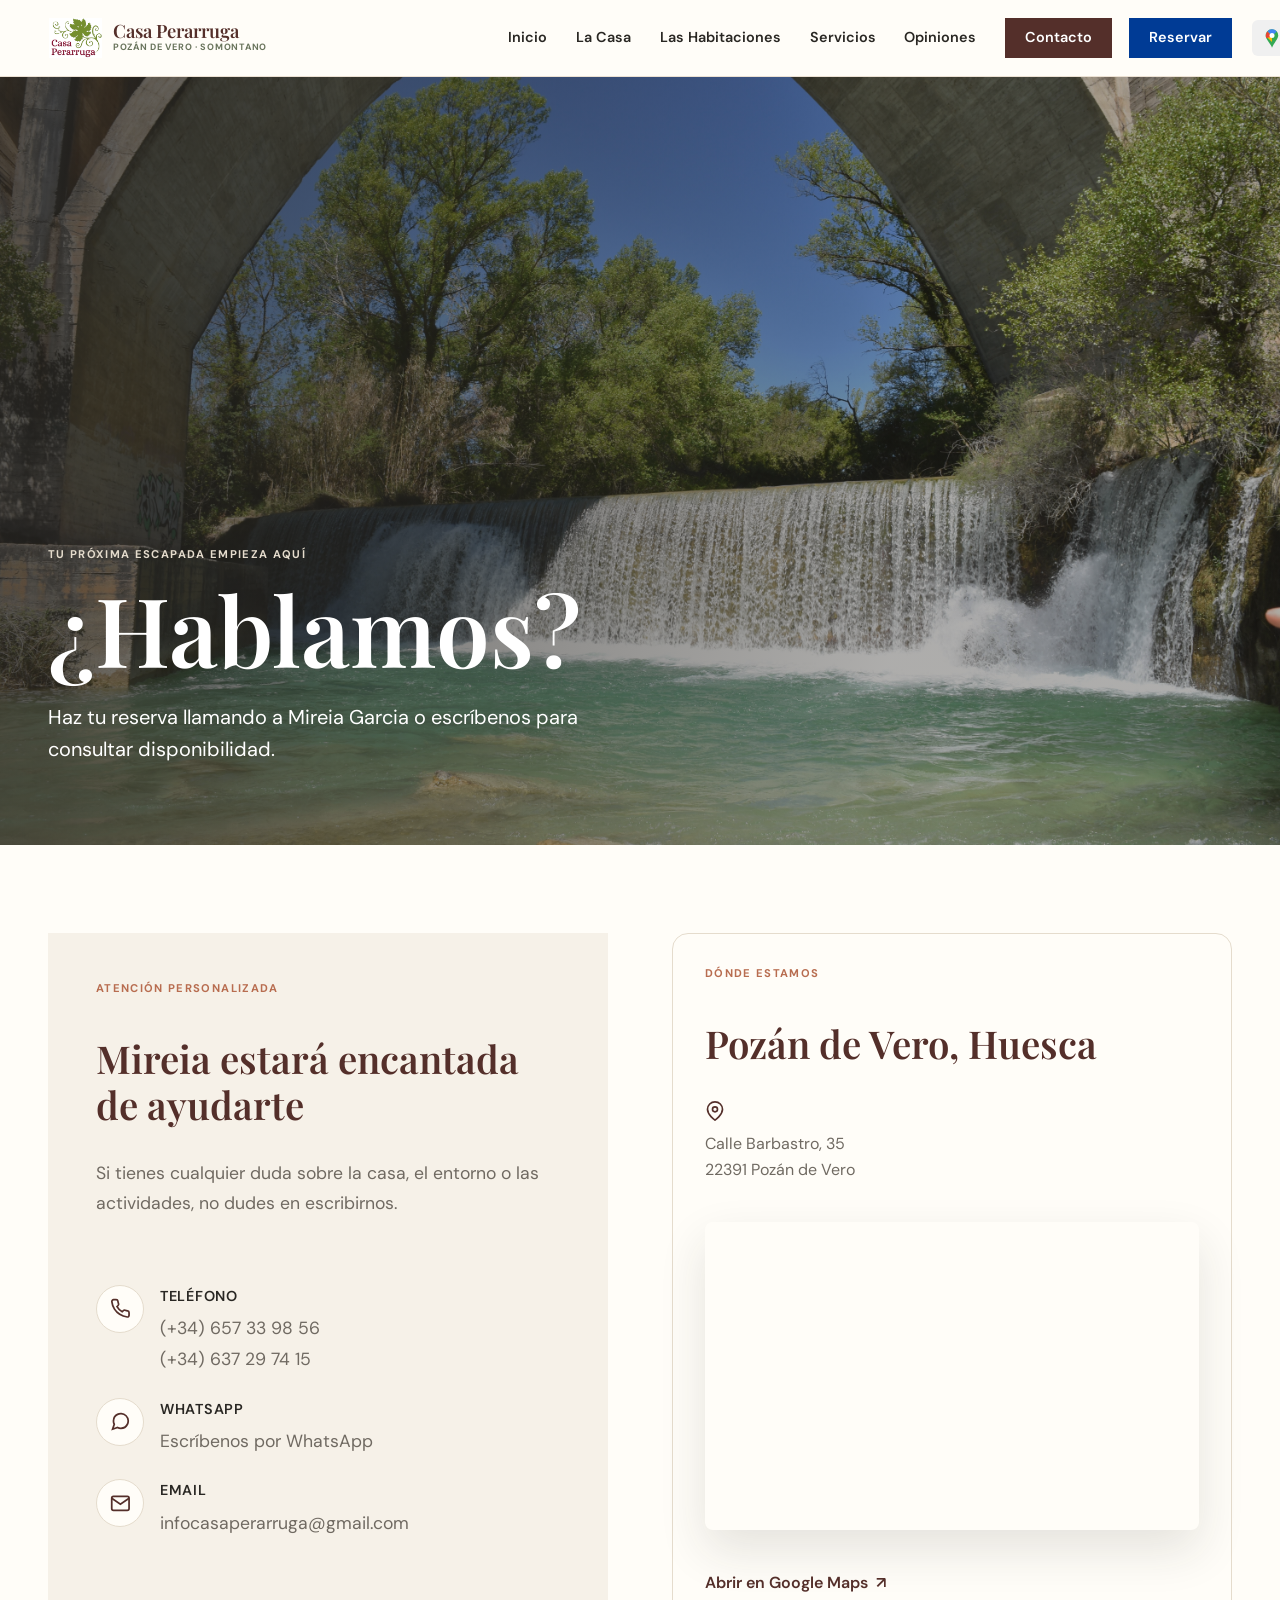
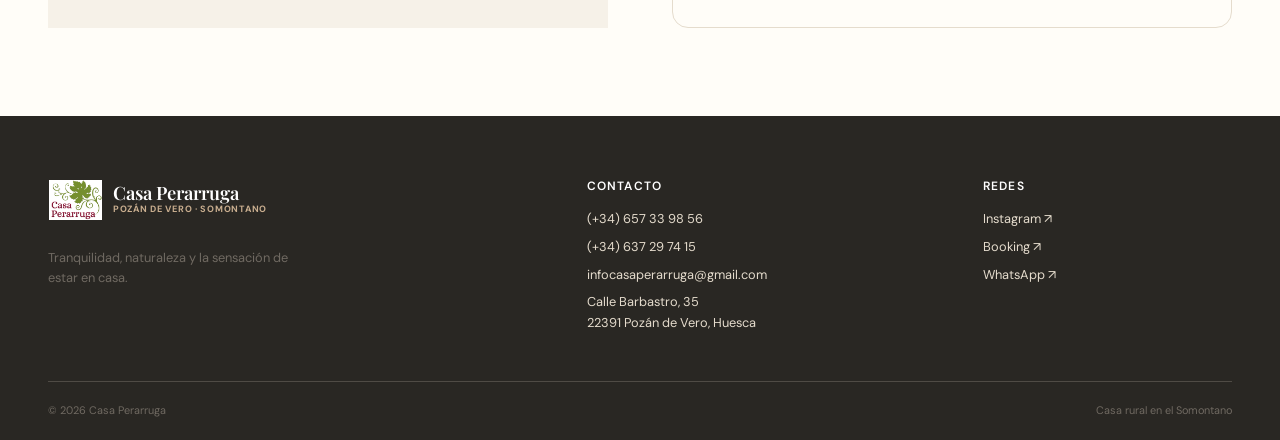
==== commit 3aff3ea4: "Changed email" ====
--- a/contacto.html
+++ b/contacto.html
@@ -1,13 +1,43 @@
-<!doctype html>
+﻿<!doctype html>
 <html lang="es">
   <head>
     <meta charset="UTF-8" />
     <meta name="viewport" content="width=device-width, initial-scale=1.0" />
+
+    <!-- SEO BÁSICO -->
+    <title>Contacto y Reservas — Casa Perarruga, Pozán de Vero (Huesca)</title>
     <meta
       name="description"
-      content="Contacta y reserva tu estancia en Casa Perarruga, Calle Barbastro 35, Pozán de Vero."
+      content="Contacta con Casa Perarruga: teléfono, WhatsApp, email y mapa. Calle Barbastro 35, Pozán de Vero, 22391 Huesca. Reserva directa o por Booking.com."
     />
-    <title>Contacto | Casa Perarruga</title>
+    <link rel="canonical" href="https://www.casaperarruga.com/contacto.html" />
+    <meta name="robots" content="index, follow" />
+    <meta name="author" content="Casa Perarruga" />
+    <meta name="theme-color" content="#542f2a" />
+
+    <!-- OPEN GRAPH -->
+    <meta property="og:type" content="website" />
+    <meta property="og:site_name" content="Casa Perarruga" />
+    <meta property="og:url" content="https://www.casaperarruga.com/contacto.html" />
+    <meta property="og:title" content="Contacto y Reservas | Casa Perarruga, Pozán de Vero" />
+    <meta
+      property="og:description"
+      content="Teléfono, WhatsApp, email y mapa de Casa Perarruga. Calle Barbastro 35, Pozán de Vero, Huesca. Reserva tu estancia en el Somontano."
+    />
+    <meta
+      property="og:image"
+      content="https://www.casaperarruga.com/assets/img/Casa_Perarruga_Exterior.jpg"
+    />
+    <meta property="og:image:alt" content="Exterior de Casa Perarruga en Pozán de Vero" />
+    <meta property="og:locale" content="es_ES" />
+
+    <!-- TWITTER CARDS -->
+    <meta name="twitter:card" content="summary_large_image" />
+    <meta name="twitter:title" content="Contacto | Casa Perarruga" />
+    <meta name="twitter:description" content="Teléfono, WhatsApp y reservas en Casa Perarruga. Calle Barbastro 35, Pozán de Vero, Huesca." />
+    <meta name="twitter:image" content="https://www.casaperarruga.com/assets/img/Casa_Perarruga_Exterior.jpg" />
+
+    <!-- FUENTES -->
     <link rel="preconnect" href="https://fonts.googleapis.com" />
     <link rel="preconnect" href="https://fonts.gstatic.com" crossorigin />
     <link
@@ -15,6 +45,19 @@
       rel="stylesheet"
     />
     <link rel="stylesheet" href="assets/css/styles.css" />
+
+    <!-- SCHEMA MARKUP — BreadcrumbList -->
+    <script type="application/ld+json">
+    {
+      "@context": "https://schema.org",
+      "@type": "BreadcrumbList",
+      "itemListElement": [
+        { "@type": "ListItem", "position": 1, "name": "Inicio", "item": "https://www.casaperarruga.com/" },
+        { "@type": "ListItem", "position": 2, "name": "Contacto", "item": "https://www.casaperarruga.com/contacto.html" }
+      ]
+    }
+    </script>
+      <link rel="icon" href="assets/img/Logo-Casa-Perarruga-WP_-2.jpg" type="image/jpeg" />
   </head>
   <body>
     <header class="site-header">
@@ -192,8 +235,8 @@
                 </div>
                 <div class="contact-list__info">
                   <strong>Email</strong>
-                  <a href="mailto:info@casaperarruga.com"
-                    >info@casaperarruga.com</a
+                  <a href="mailto:infocasaperarruga@gmail.com"
+                    >infocasaperarruga@gmail.com</a
                   >
                 </div>
               </li>
@@ -264,7 +307,7 @@
           <address>
             <a href="tel:+34657339856">(+34) 657 33 98 56</a
             ><a href="tel:+34637297415">(+34) 637 29 74 15</a
-            ><a href="mailto:info@casaperarruga.com">info@casaperarruga.com</a
+            ><a href="mailto:infocasaperarruga@gmail.com">infocasaperarruga@gmail.com</a
             ><a
               href="https://www.google.com/maps/place/Casa+Perarruga/@42.0810621,0.0323844,17z/data=!3m1!4b1!4m9!3m8!1s0x12a7887ef8998ebd:0x75d4f2448e5ed195!5m2!4m1!1i2!8m2!3d42.0810581!4d0.0349593!16s%2Fg%2F11c52byd4_?entry=ttu&amp;g_ep=EgoyMDI2MDkxMy4wIKXMDSoASAFQAw%3D%3D"
               target="_blank"
@@ -302,3 +345,4 @@
     </footer>
   </body>
 </html>
+
--- a/assets/css/styles.css
+++ b/assets/css/styles.css
@@ -53,7 +53,7 @@
 
 a:focus-visible,
 button:focus-visible,
-input:focus-visible + .menu-button {
+input:focus-visible+.menu-button {
   outline: 3px solid var(--clay);
   outline-offset: 4px;
 }
@@ -175,19 +175,19 @@
   box-shadow: var(--shadow);
 }
 
-.menu-toggle:checked ~ .site-nav {
+.menu-toggle:checked~.site-nav {
   display: block;
 }
 
-.menu-toggle:checked + .menu-button span:nth-child(1) {
+.menu-toggle:checked+.menu-button span:nth-child(1) {
   transform: translateY(0.42rem) rotate(45deg);
 }
 
-.menu-toggle:checked + .menu-button span:nth-child(2) {
+.menu-toggle:checked+.menu-button span:nth-child(2) {
   opacity: 0;
 }
 
-.menu-toggle:checked + .menu-button span:nth-child(3) {
+.menu-toggle:checked+.menu-button span:nth-child(3) {
   transform: translateY(-0.42rem) rotate(-45deg);
 }
 
@@ -203,11 +203,11 @@
   position: relative;
 }
 
-.nav-dropdown > a {
+.nav-dropdown>a {
   font-weight: 700;
 }
 
-.nav-dropdown > a span {
+.nav-dropdown>a span {
   display: none;
 }
 
@@ -240,7 +240,7 @@
 
 .nav-dropdown:hover .nav-dropdown__menu,
 .nav-dropdown:focus-within .nav-dropdown__menu,
-.menu-toggle:checked ~ .site-nav .nav-dropdown__menu {
+.menu-toggle:checked~.site-nav .nav-dropdown__menu {
   max-height: 15rem;
   opacity: 1;
   visibility: visible;
@@ -469,7 +469,7 @@
   margin-bottom: 2rem;
 }
 
-.surroundings__intro > div,
+.surroundings__intro>div,
 .surroundings__lead {
   min-width: 0;
 }
@@ -550,7 +550,7 @@
   color: var(--wine);
 }
 
-.interest-card__content > p:last-of-type {
+.interest-card__content>p:last-of-type {
   margin-bottom: 1.25rem;
   color: var(--muted);
   font-size: 0.82rem;
@@ -804,7 +804,7 @@
   margin-bottom: 0;
 }
 
-.section-heading > p {
+.section-heading>p {
   max-width: 26rem;
   margin-bottom: 0;
   color: var(--muted);
@@ -959,7 +959,7 @@
   border-top: 1px solid var(--stone);
 }
 
-.service-list article > span {
+.service-list article>span {
   display: block;
   margin-bottom: 1.25rem;
   color: var(--clay);
@@ -1003,7 +1003,7 @@
   line-height: 0.9;
 }
 
-.rating > span {
+.rating>span {
   color: var(--stone);
   font-size: 1.2rem;
 }
@@ -1197,18 +1197,18 @@
   color: var(--stone);
 }
 
-.page-hero > p:last-child {
+.page-hero>p:last-child {
   max-width: 38rem;
   margin-bottom: 0;
   color: var(--muted);
   font-size: 1.1rem;
 }
 
-.house-page .page-hero > p:last-child {
+.house-page .page-hero>p:last-child {
   color: var(--stone);
 }
 
-.house-page .page-hero > p:not(.eyebrow) {
+.house-page .page-hero>p:not(.eyebrow) {
   max-width: 33rem;
   margin-bottom: 1rem;
   color: var(--white);
@@ -1237,7 +1237,7 @@
   color: var(--white);
 }
 
-.rooms-hero > p:last-child {
+.rooms-hero>p:last-child {
   max-width: 33rem;
   margin-bottom: 0;
   color: var(--white);
@@ -1358,7 +1358,7 @@
   color: var(--white);
 }
 
-.room-detail-hero > p:last-child {
+.room-detail-hero>p:last-child {
   max-width: 33rem;
   min-height: 5.3rem;
   color: var(--white);
@@ -1493,14 +1493,16 @@
 .room-amenities__cards {
   display: flex;
   flex-wrap: wrap;
-  justify-content: center; /* Esto es lo que centra la tarjeta inferior */
+  justify-content: center;
+  /* Esto es lo que centra la tarjeta inferior */
   gap: 1.25rem;
   max-width: 50rem;
   margin: 0 auto;
 }
 
 .room-amenities__card {
-  flex: 0 0 calc(50% - 0.65rem); /* Calcula el tamaño exacto para que quepan dos por fila */
+  flex: 0 0 calc(50% - 0.65rem);
+  /* Calcula el tamaño exacto para que quepan dos por fila */
   min-width: 22rem;
   border: 1px solid var(--stone);
   border-radius: var(--radius);
@@ -1774,7 +1776,7 @@
     margin-bottom: 3rem;
   }
 
-  .surroundings__intro > div,
+  .surroundings__intro>div,
   .surroundings__lead {
     flex: 1 1 0;
   }
@@ -1811,7 +1813,7 @@
     padding: 1.1rem 1.2rem 1.2rem;
   }
 
-  .interest-card__content > p:last-of-type {
+  .interest-card__content>p:last-of-type {
     font-size: 0.9rem;
     line-height: 1.7;
   }
@@ -1898,6 +1900,7 @@
 }
 
 @media (prefers-reduced-motion: reduce) {
+
   *,
   *::before,
   *::after {
@@ -2368,29 +2371,35 @@
 
 .svc-activities__cta-btn {
   display: inline-flex;
-  justify-content: center; /* Centra el texto horizontalmente */
-  text-align: center; /* Garantiza que las dos líneas en móvil queden simétricas */
-  background: var(--wine); /* Usa el color principal exacto de la web */
+  justify-content: center;
+  /* Centra el texto horizontalmente */
+  text-align: center;
+  /* Garantiza que las dos líneas en móvil queden simétricas */
+  background: var(--wine);
+  /* Usa el color principal exacto de la web */
   color: var(--white) !important;
-  padding: 0.9rem 1.8rem; /* Da un poco más de aire alrededor del texto */
-  border-radius: 0.5rem; /* Cambia la forma de "píldora" por un rectángulo redondeado más elegante */
+  padding: 0.9rem 1.8rem;
+  /* Da un poco más de aire alrededor del texto */
+  border-radius: 0.5rem;
+  /* Cambia la forma de "píldora" por un rectángulo redondeado más elegante */
   font-weight: 700;
   text-decoration: none;
   font-size: 0.95rem;
-  line-height: 1.4; /* Mejora la legibilidad cuando el texto salta a la segunda línea */
-  box-shadow: 0 0.4rem 1rem rgba(84, 47, 42, 0.2); /* Añade una sombra suave para darle profundidad */
+  line-height: 1.4;
+  /* Mejora la legibilidad cuando el texto salta a la segunda línea */
+  box-shadow: 0 0.4rem 1rem rgba(84, 47, 42, 0.2);
+  /* Añade una sombra suave para darle profundidad */
   transition: all 0.25s ease;
 }
 
 .svc-activities__cta-btn:hover,
 .svc-activities__cta-btn:focus-visible {
-  background: var(
-    --clay
-  ); /* Cambia al color arcilla al pasar el ratón, como los demás botones */
-  transform: translateY(
-    -3px
-  ); /* Efecto de levitación un poco más pronunciado */
-  box-shadow: 0 0.6rem 1.5rem rgba(84, 47, 42, 0.3); /* La sombra se amplía al flotar */
+  background: var(--clay);
+  /* Cambia al color arcilla al pasar el ratón, como los demás botones */
+  transform: translateY(-3px);
+  /* Efecto de levitación un poco más pronunciado */
+  box-shadow: 0 0.6rem 1.5rem rgba(84, 47, 42, 0.3);
+  /* La sombra se amplía al flotar */
 }
 
 .activities-grid {
@@ -2706,20 +2715,21 @@
   border-bottom: 0;
 }
 
-.svc-page .page-hero > p:not(.eyebrow) {
+.svc-page .page-hero>p:not(.eyebrow) {
   max-width: 33rem;
   margin-bottom: 1rem;
   color: var(--white);
   font-size: clamp(1rem, 2.5vw, 1.25rem);
 }
 
-.svc-page .page-hero > p:last-child {
+.svc-page .page-hero>p:last-child {
   color: var(--white);
 }
 
 .svc-page .page-hero .eyebrow {
   color: var(--stone);
 }
+
 /* --------------------------------------------
    PÁGINA DE OPINIONES
 -------------------------------------------- */
@@ -2753,7 +2763,7 @@
   color: var(--stone);
 }
 
-.opinions-page .page-hero > p:not(.eyebrow) {
+.opinions-page .page-hero>p:not(.eyebrow) {
   max-width: 38rem;
   margin-bottom: 1rem;
   color: var(--white);
@@ -2791,6 +2801,7 @@
   color: var(--wine);
   margin: 0;
 }
+
 /* Reviews Section */
 .reviews-section {
   background: #ffffff;
@@ -2972,6 +2983,7 @@
   color: #fff;
   transform: translateY(-2px);
 }
+
 /* --------------------------------------------
    PÁGINA DE CONTACTO
 -------------------------------------------- */
@@ -3008,7 +3020,7 @@
   color: var(--stone);
 }
 
-.contact-page-wrap .page-hero > p:not(.eyebrow) {
+.contact-page-wrap .page-hero>p:not(.eyebrow) {
   max-width: 38rem;
   margin-bottom: 1rem;
   color: var(--white);
@@ -3153,11 +3165,15 @@
 .contact-map-link:hover {
   text-decoration: underline;
 }
+
 /* Google Maps Header Button */
 .site-nav .nav-cta.nav-cta--maps {
-  background: #f0f0f0; /* Gris muy clarito */
-  border-radius: 6px; /* Bordes suaves para que parezca un botón */
-  padding: 0.5rem 0.6rem; /* Espacio interior para que respire el icono */
+  background: #f0f0f0;
+  /* Gris muy clarito */
+  border-radius: 6px;
+  /* Bordes suaves para que parezca un botón */
+  padding: 0.5rem 0.6rem;
+  /* Espacio interior para que respire el icono */
   display: inline-flex;
   align-items: center;
   justify-content: center;
@@ -3172,11 +3188,13 @@
 
 .site-nav .nav-cta.nav-cta--maps:hover,
 .site-nav .nav-cta.nav-cta--maps:focus-visible {
-  background: #e4e4e4; /* Un gris un pelín más oscuro al pasar el ratón */
+  background: #e4e4e4;
+  /* Un gris un pelín más oscuro al pasar el ratón */
   filter: brightness(1);
 }
 
 @media (min-width: 60rem) {
+
   /* En escritorio, lo sacamos del flujo para que no empuje las palabras */
   .site-nav li:has(.nav-cta--maps) {
     position: absolute;
@@ -3187,13 +3205,16 @@
 }
 
 @media (max-width: 768px) {
+
   /* 1. CARRUSELES MÓVILES (Habitaciones y La Casa) */
   /* Hemos quitado las clases de "room-amenities" de aquí */
   /* 1. CARRUSELES MÓVILES (Habitaciones, La Casa, Servicios y Actividades) */
+  /* 1. CARRUSELES MÓVILES (Habitaciones, La Casa, Servicios, Actividades y Opiniones) */
   .room-grid,
   .floor-list,
   .svc-grid,
-  .activities-grid {
+  .activities-grid,
+  .reviews-grid {
     display: flex !important;
     flex-wrap: nowrap !important;
     overflow-x: auto !important;
@@ -3209,7 +3230,8 @@
   .room-grid::-webkit-scrollbar,
   .floor-list::-webkit-scrollbar,
   .svc-grid::-webkit-scrollbar,
-  .activities-grid::-webkit-scrollbar {
+  .activities-grid::-webkit-scrollbar,
+  .reviews-grid::-webkit-scrollbar {
     display: none !important;
   }
 
@@ -3217,14 +3239,16 @@
   .room-card,
   .detail-card,
   .svc-card,
-  .activity-card {
+  .activity-card,
+  .review-card {
     flex: 0 0 85% !important;
     scroll-snap-align: start !important;
   }
 
   /* 2. ACORDEÓN DE CARACTERÍSTICAS (Nuevo) */
   .room-amenities__cards {
-    display: block !important; /* Desactiva el carrusel y las apila */
+    display: block !important;
+    /* Desactiva el carrusel y las apila */
   }
 
   .room-amenities__card {
@@ -3259,7 +3283,114 @@
     display: block;
   }
 
-  /* 3. MEJORA DEL MENÚ MÓVIL */
+  /* 1. Página de Servicios (4 botones): formar un cuadrado de 2x2 en móvil */
+  .svc-page .house-section-nav {
+    display: grid !important;
+    grid-template-columns: repeat(2, 1fr) !important;
+    gap: 0.5rem !important;
+    width: 100% !important;
+  }
+
+  .svc-page .house-section-nav a {
+    justify-content: center !important;
+    text-align: center !important;
+    font-size: 0.75rem !important;
+    /* Tamaño optimizado para que los textos encajen perfectamente en dos columnas */
+    padding: 0.6rem 0.4rem !important;
+  }
+
+  /* 2. Demás páginas (2 botones como La Casa o Inicio): colocarlos en línea en móvil */
+  .house-page .house-section-nav,
+  .hero .house-section-nav {
+    display: flex !important;
+    flex-direction: row !important;
+    flex-wrap: wrap !important;
+    gap: 0.5rem !important;
+  }
+
+  .house-page .house-section-nav a,
+  .hero .house-section-nav a {
+    width: auto !important;
+    flex: 1 1 calc(50% - 0.25rem) !important;
+    /* Se reparten el ancho de forma simétrica en una línea */
+    justify-content: center !important;
+    text-align: center !important;
+    font-size: 0.8rem !important;
+    padding: 0.7rem 0.5rem !important;
+  }
+
+  /* Botón de opiniones equilibrado para móvil */
+  .reviews-cta {
+    display: flex;
+    justify-content: center;
+    /* Centra el botón en la pantalla */
+  }
+
+  .reviews-cta__btn {
+    width: min(100%,
+        20rem);
+    /* No ocupará más de 20rem, adaptándose si la pantalla es menor */
+    white-space: normal;
+    /* Permite que el texto baje de línea de forma natural */
+    text-align: center;
+    /* Centra el texto */
+    justify-content: center;
+    /* Centra el contenido interior (icono y texto) */
+    font-size: 0.9rem;
+    /* Tamaño de letra equilibrado */
+    padding: 0.8rem 1.2rem;
+    /* Espaciado interior cómodo */
+    line-height: 1.35;
+    /* Separa un poco las dos líneas para que respiren */
+  }
+
+  /* Bloque "También te ofrecemos" estilizado para móvil */
+  .svc-also {
+    padding: 1.5rem 1.25rem !important;
+    /* Reduce el margen interior para que no se sienta apretado */
+    border-left-width: 3px !important;
+    /* Línea lateral más sutil y fina */
+    background: var(--paper) !important;
+    /* Asegura el fondo cálido de papel */
+  }
+
+  .svc-also__title {
+    font-size: 1.15rem !important;
+    margin-bottom: 1rem !important;
+    color: var(--wine) !important;
+    /* Usa el color corporativo vino en lugar de negro */
+  }
+
+  .svc-also__list {
+    gap: 1rem !important;
+    /* Separa mejor cada punto para que "respire" */
+  }
+
+  .svc-also__list li {
+    font-size: 0.88rem !important;
+    color: var(--muted) !important;
+    /* Cambia el negro puro por el gris elegante del texto general */
+    line-height: 1.5;
+  }
+
+  /* Corregir el solapamiento de galería y texto en iPhone (Safari Bug) */
+  .room-gallery img {
+    height: auto !important;
+    aspect-ratio: 3 / 4 !important;
+    /* Fuerza una altura exacta a las 2 fotos pequeñas */
+  }
+
+  .room-gallery img:first-child {
+    aspect-ratio: 16 / 10 !important;
+    /* Asegura que la foto principal siga siendo ancha */
+  }
+}
+
+/* ========================================================= */
+/* MENÚ DESPLEGABLE PARA MÓVILES Y IPADS (hasta 959px)       */
+/* ========================================================= */
+@media (max-width: 1024px) {
+
   /* Oculta los submenús desplegables */
   .site-nav .nav-dropdown__menu {
     display: none !important;
@@ -3270,27 +3401,27 @@
     padding: 1.1rem 1.5rem !important;
     font-size: 1.1rem !important;
     border-bottom: 1px solid rgb(229 220 205 / 40%) !important;
-    text-align: center !important; /* <-- Esta línea centra las palabras */
-  }
-
-  /* Botones de acción (Contacto y Reservar) más pequeños */
+    text-align: center !important;
+  }
+
+  /* Botones de acción (Contacto y Reservar) */
   .site-nav .nav-cta:not(.nav-cta--maps) {
     border-bottom: none !important;
-    padding: 0.75rem 1rem !important; /* Reduce la altura interior */
-    font-size: 0.95rem !important; /* Reduce el tamaño de letra */
-    width: calc(100% - 5rem) !important; /* Hace los botones más estrechos */
-    margin-left: 2.5rem !important; /* Mantiene los botones centrados */
+    padding: 0.75rem 1rem !important;
+    font-size: 0.95rem !important;
+    width: calc(100% - 5rem) !important;
+    margin-left: 2.5rem !important;
     border-radius: 6px !important;
-    margin-bottom: 0.75rem !important; /* Espacio entre los dos botones */
-  }
-
-  /* Separación extra para despegar los botones de la lista principal */
+    margin-bottom: 0.75rem !important;
+  }
+
+  /* Separación extra para el botón Contacto */
   .site-nav a[href="contacto.html"] {
-    margin-top: 2.5rem !important; /* Empuja el botón "Contacto" hacia abajo */
-  }
-
-  /* Ocultar el botón de Google Maps en móvil */
+    margin-top: 2.5rem !important;
+  }
+
+  /* Ocultar el botón de Google Maps en menú desplegable */
   .site-nav .nav-cta.nav-cta--maps {
     display: none !important;
   }
-}
+}
